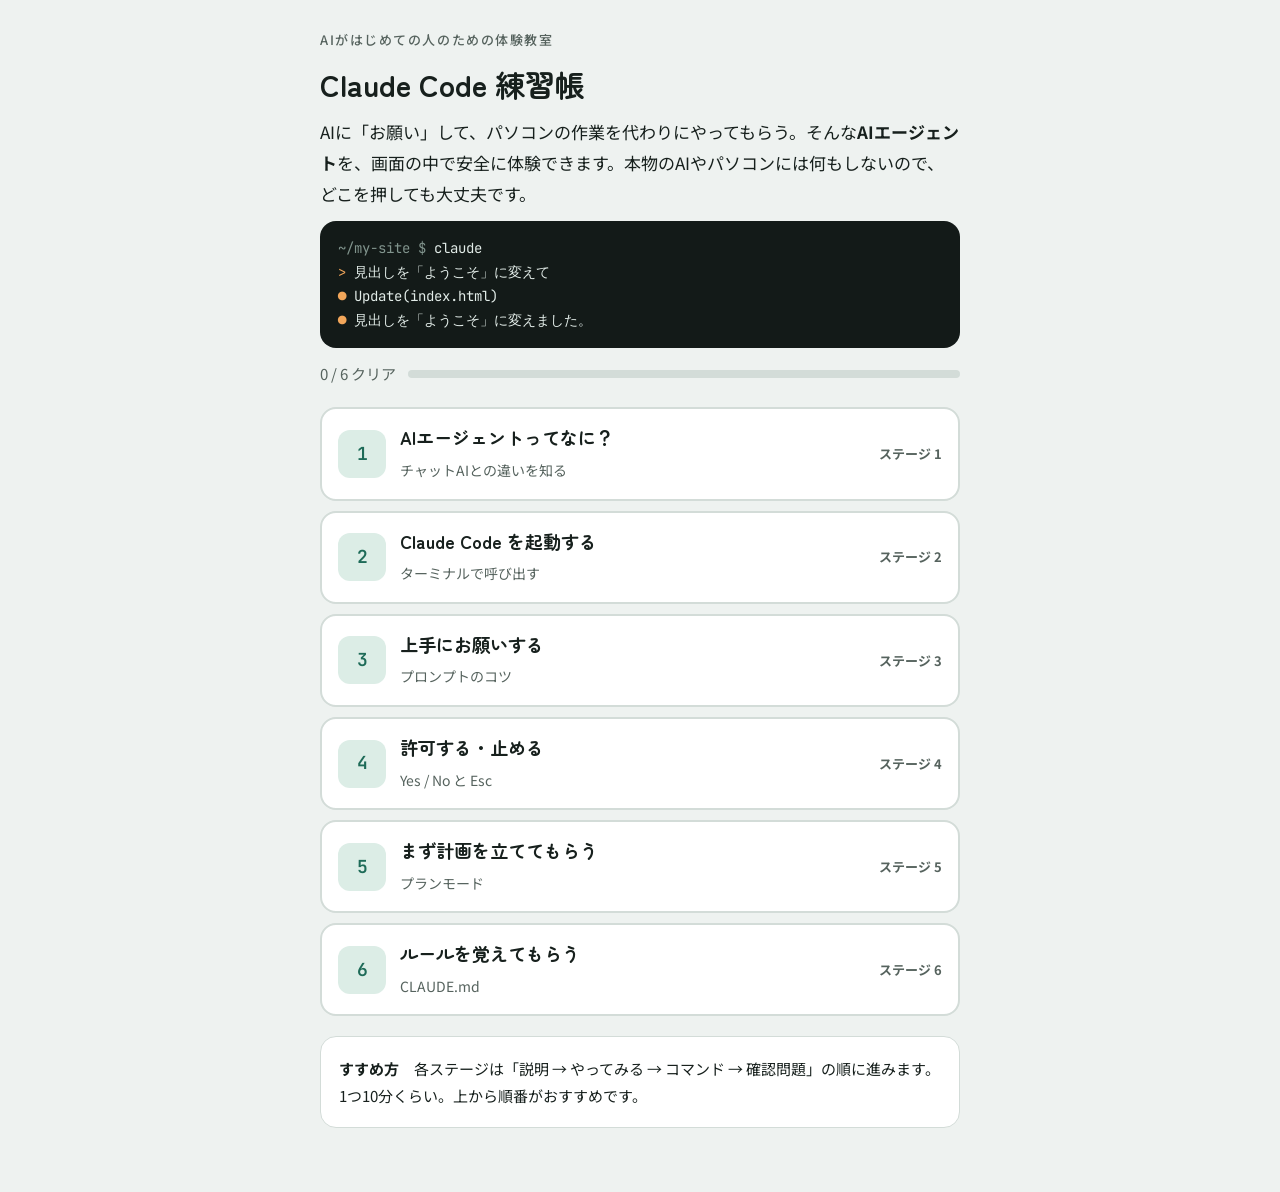
==== claude-code/index.html @ 2f3ed6ec "Claude Code練習帳を追加（AI初心者向け・全6ステージ） Co-Authored-By: Claude Opus 5.5 <noreply@anthropic.com> Claude-Ses" ====
<!DOCTYPE html>
<html lang="ja">
<head>
<meta charset="UTF-8">
<meta name="viewport" content="width=device-width, initial-scale=1.0, viewport-fit=cover">
<title>Claude Code 練習帳</title>
<meta name="claude:viewport-fit-sides" content="cover">
<link rel="preconnect" href="https://fonts.googleapis.com">
<link rel="preconnect" href="https://fonts.gstatic.com" crossorigin>
<link rel="stylesheet" href="https://fonts.googleapis.com/css2?family=Zen+Maru+Gothic:wght@500;700&family=Noto+Sans+JP:wght@400;500;700&family=JetBrains+Mono:wght@400;600&display=swap">
<style>
/* Layout: one narrow column like a workbook page; dark "terminal" panels are the recurring stage props. */
:root {
  --bg: #EEF2F0;
  --surface: #FFFFFF;
  --ink: #17201D;
  --muted: #56635E;
  --line: #D3DCD8;
  --accent: #1E6B58;
  --accent-ink: #FFFFFF;
  --accent-soft: #DCEDE6;
  --spark: #C8701F;
  --spark-soft: #FBEBDB;
  --good: #2C7A4B;
  --good-soft: #E0F1E6;
  --bad: #B0453A;
  --bad-soft: #F8E3E0;
  --term-bg: #131A18;
  --term-fg: #E2ECE8;
  --term-dim: #81948D;
  --term-hl: #F2A65A;
  --term-green: #7FD3A8;
  --term-red: #F08C82;
  --font-display: 'Zen Maru Gothic', 'Hiragino Maru Gothic ProN', 'Noto Sans JP', sans-serif;
  --font-body: 'Noto Sans JP', 'Hiragino Sans', 'Yu Gothic', system-ui, sans-serif;
  --font-mono: 'JetBrains Mono', ui-monospace, 'SFMono-Regular', Menlo, Consolas, monospace;
}
@media (prefers-color-scheme: dark) {
  :root:not([data-theme="light"]) {
    --bg: #0E1312; --surface: #172120; --ink: #E5EEEA; --muted: #9DAEA7; --line: #2B3835;
    --accent: #5FC3A5; --accent-ink: #062019; --accent-soft: #1D3530;
    --spark: #F0A458; --spark-soft: #3A2A1A; --good: #74CF97; --good-soft: #1B3326;
    --bad: #EE8E82; --bad-soft: #3A2120; --term-bg: #080C0B;
    color-scheme: dark;
  }
}
:root[data-theme="dark"] {
  --bg: #0E1312; --surface: #172120; --ink: #E5EEEA; --muted: #9DAEA7; --line: #2B3835;
  --accent: #5FC3A5; --accent-ink: #062019; --accent-soft: #1D3530;
  --spark: #F0A458; --spark-soft: #3A2A1A; --good: #74CF97; --good-soft: #1B3326;
  --bad: #EE8E82; --bad-soft: #3A2120; --term-bg: #080C0B;
  color-scheme: dark;
}

* { box-sizing: border-box; }
html { -webkit-text-size-adjust: 100%; }
body {
  margin: 0;
  background: var(--bg);
  color: var(--ink);
  font-family: var(--font-body);
  font-size: 17px;
  line-height: 1.8;
  padding-left: max(16px, env(safe-area-inset-left, 0px));
  padding-right: max(16px, env(safe-area-inset-right, 0px));
  padding-block: 20px 64px;
}
.wrap { max-width: 640px; margin: 0 auto; display: flex; flex-direction: column; gap: 20px; }
h1, h2, h3 { font-family: var(--font-display); text-wrap: balance; margin: 0; line-height: 1.4; }
h1 { font-size: 30px; font-weight: 700; }
h2 { font-size: 24px; font-weight: 700; }
h3 { font-size: 19px; font-weight: 700; }
p { margin: 0; }
.eyebrow { font-size: 13px; letter-spacing: 0.12em; color: var(--muted); font-weight: 500; }
.muted { color: var(--muted); }
code, .mono { font-family: var(--font-mono); }
:not(pre) > code { background: var(--accent-soft); color: var(--ink); padding: 1px 7px; border-radius: 6px; font-size: 0.92em; white-space: nowrap; }
kbd { font-family: var(--font-mono); font-size: 0.88em; border: 1px solid var(--line); border-bottom-width: 3px; background: var(--surface); border-radius: 6px; padding: 0 7px; white-space: nowrap; }
a { color: var(--accent); }
.flow { display: flex; flex-direction: column; gap: 14px; }

/* Buttons */
button { font: inherit; color: inherit; }
.btn {
  display: inline-flex; align-items: center; justify-content: center; gap: 8px;
  min-height: 52px; padding: 10px 22px; border-radius: 14px; border: 2px solid transparent;
  background: var(--accent); color: var(--accent-ink); font-weight: 700; font-size: 17px; cursor: pointer;
  transition: transform .1s, opacity .2s, background .2s;
}
.btn:active { transform: scale(.98); }
.btn:disabled { opacity: .38; cursor: not-allowed; transform: none; }
.btn.sub { background: var(--surface); color: var(--ink); border-color: var(--line); }
.btn.spark { background: var(--spark); color: #1A1006; }
.btn.wide { width: 100%; }
.btn:focus-visible, .choice:focus-visible, .stage-card:focus-visible, .opt:focus-visible { outline: 3px solid var(--spark); outline-offset: 3px; }
.btn-row { display: flex; flex-wrap: wrap; gap: 10px; }
.btn-row .btn { flex: 1 1 200px; }

/* Home */
.hero { display: flex; flex-direction: column; gap: 12px; padding-top: 8px; }
.hero h1 .tag { display: inline-block; font-family: var(--font-mono); font-size: 0.62em; background: var(--term-bg); color: var(--term-hl); padding: 2px 10px; border-radius: 8px; vertical-align: middle; margin-left: 4px; }
.hero-term { background: var(--term-bg); color: var(--term-fg); border-radius: 16px; padding: 16px 18px; font-family: var(--font-mono); font-size: 14px; line-height: 1.7; overflow-x: auto; }
.hero-term .dim { color: var(--term-dim); }
.hero-term .hl { color: var(--term-hl); }
.meter { display: flex; align-items: center; gap: 12px; font-size: 15px; color: var(--muted); }
.meter-bar { flex: 1; height: 8px; background: var(--line); border-radius: 99px; overflow: hidden; }
.meter-fill { height: 100%; background: var(--accent); border-radius: 99px; transition: width .5s; }
.stage-list { display: flex; flex-direction: column; gap: 10px; }
.stage-card {
  display: grid; grid-template-columns: 48px 1fr auto; align-items: center; gap: 14px;
  background: var(--surface); border: 2px solid var(--line); border-radius: 16px; padding: 14px 16px;
  text-align: left; cursor: pointer; width: 100%;
}
.stage-card:hover { border-color: var(--accent); }
.stage-num { width: 48px; height: 48px; border-radius: 12px; background: var(--accent-soft); color: var(--accent); display: grid; place-items: center; font-family: var(--font-mono); font-weight: 600; font-size: 18px; }
.stage-card.done .stage-num { background: var(--accent); color: var(--accent-ink); }
.stage-card .t { font-family: var(--font-display); font-weight: 700; font-size: 18px; line-height: 1.4; }
.stage-card .d { font-size: 14px; color: var(--muted); line-height: 1.5; }
.stage-card .st { font-size: 13px; font-weight: 700; color: var(--muted); white-space: nowrap; }
.stage-card.done .st { color: var(--good); }
.note { background: var(--surface); border-radius: 16px; padding: 18px; border: 1px solid var(--line); font-size: 15px; }

/* Stage screen */
.topbar { display: flex; align-items: center; justify-content: space-between; gap: 10px; }
.back { background: none; border: none; color: var(--muted); font-size: 15px; cursor: pointer; padding: 8px 0; min-height: 44px; }
.steps { display: grid; grid-template-columns: repeat(4, 1fr); gap: 6px; }
.step-pill { text-align: center; font-size: 13px; font-weight: 700; padding: 8px 2px; border-radius: 10px; background: var(--surface); color: var(--muted); border: 2px solid var(--line); line-height: 1.3; }
.step-pill.now { border-color: var(--accent); color: var(--accent); }
.step-pill.past { background: var(--accent); border-color: var(--accent); color: var(--accent-ink); }
.panel { background: var(--surface); border-radius: 20px; padding: 22px 20px; border: 1px solid var(--line); display: flex; flex-direction: column; gap: 16px; min-width: 0; }
.panel p { max-width: 62ch; }
.analogy { display: grid; grid-template-columns: 1fr 1fr; gap: 10px; }
.analogy > div { border-radius: 14px; padding: 14px; font-size: 15px; line-height: 1.6; }
.analogy .a1 { background: var(--bg); }
.analogy .a2 { background: var(--spark-soft); }
.analogy b { display: block; font-family: var(--font-display); font-size: 16px; margin-bottom: 4px; }
.word { border-left: 4px solid var(--spark); padding: 4px 0 4px 14px; font-size: 15px; color: var(--muted); }
.word b { color: var(--ink); }
.hint { font-size: 14px; color: var(--muted); text-align: center; }
.hint.ok { color: var(--good); font-weight: 700; }

/* Terminal */
.term { background: var(--term-bg); color: var(--term-fg); border-radius: 14px; font-family: var(--font-mono); font-size: 13.5px; line-height: 1.7; overflow: hidden; min-width: 0; }
.term-head { display: flex; align-items: center; gap: 6px; padding: 9px 12px; background: rgba(255,255,255,.06); color: var(--term-dim); font-size: 12px; }
.term-head i { width: 10px; height: 10px; border-radius: 50%; background: #5A6862; display: inline-block; }
.term-head span { margin-left: 6px; }
.term-body { padding: 12px 14px; min-height: 120px; max-height: 360px; overflow: auto; white-space: pre-wrap; word-break: break-word; }
.term-body .ln { animation: rise .25s ease both; }
.term .dim { color: var(--term-dim); }
.term .hl { color: var(--term-hl); }
.term .g { color: var(--term-green); }
.term .r { color: var(--term-red); }
.term .box { border: 1px solid var(--term-hl); border-radius: 8px; padding: 8px 12px; display: block; margin: 4px 0; white-space: normal; }
.term .ja { display: block; font-family: var(--font-body); color: var(--term-dim); font-size: 12.5px; }
.term-mode { padding: 6px 14px 10px; font-size: 12.5px; min-height: 28px; }
.opt { display: block; width: 100%; text-align: left; background: rgba(255,255,255,.06); border: 1px solid rgba(255,255,255,.14); color: var(--term-fg); font-family: var(--font-mono); font-size: 13.5px; padding: 10px 12px; border-radius: 8px; margin-top: 6px; cursor: pointer; white-space: normal; line-height: 1.5; }
.opt:hover { border-color: var(--term-hl); }
.opt .ja { margin-top: 2px; }
.spin { display: inline-block; color: var(--term-hl); animation: pulse 1s ease-in-out infinite; }

/* Stage 1 diagram */
.scene { display: grid; grid-template-columns: 1fr 1fr 1fr; gap: 8px; align-items: stretch; position: relative; }
.actor { background: var(--bg); border: 2px solid var(--line); border-radius: 14px; padding: 12px 8px; text-align: center; font-size: 14px; line-height: 1.4; display: flex; flex-direction: column; align-items: center; gap: 6px; transition: border-color .3s, background .3s; min-width: 0; }
.actor .face { width: 44px; height: 44px; border-radius: 50%; display: grid; place-items: center; font-family: var(--font-display); font-weight: 700; font-size: 15px; background: var(--surface); border: 2px solid var(--line); }
.actor.ai .face { background: var(--spark-soft); border-color: var(--spark); color: var(--spark); }
.actor.on { border-color: var(--spark); background: var(--spark-soft); }
.files { display: flex; flex-direction: column; gap: 4px; width: 100%; }
.file { font-family: var(--font-mono); font-size: 11.5px; background: var(--surface); border: 1px solid var(--line); border-radius: 6px; padding: 3px 4px; transition: all .3s; overflow-wrap: anywhere; }
.file.touched { border-color: var(--spark); background: var(--spark-soft); }
.file.new { animation: pop .4s ease both; }
.bubbles { display: flex; flex-direction: column; gap: 8px; min-height: 96px; }
.bubble { border-radius: 14px; padding: 10px 14px; font-size: 15px; line-height: 1.6; animation: rise .35s ease both; max-width: 92%; }
.bubble.you { background: var(--accent-soft); align-self: flex-end; }
.bubble.ai { background: var(--spark-soft); align-self: flex-start; }
.bubble.sys { background: var(--bg); align-self: center; font-size: 13px; color: var(--muted); text-align: center; }

/* Agent loop */
.loop { display: grid; grid-template-columns: repeat(4, 1fr); gap: 6px; }
.loop div { text-align: center; padding: 10px 2px; border-radius: 12px; background: var(--bg); border: 2px solid var(--line); font-size: 14px; font-weight: 700; color: var(--muted); transition: all .25s; line-height: 1.3; }
.loop div small { display: block; font-weight: 400; font-size: 11px; font-family: var(--font-mono); }
.loop div.lit { border-color: var(--spark); background: var(--spark-soft); color: var(--ink); transform: translateY(-2px); }
.choices-col { display: flex; flex-direction: column; gap: 8px; }
.prompt-btn { text-align: left; background: var(--bg); border: 2px solid var(--line); border-radius: 14px; padding: 12px 14px; cursor: pointer; font-size: 16px; line-height: 1.5; }
.prompt-btn:hover { border-color: var(--accent); }
.prompt-btn small { display: block; color: var(--muted); font-size: 12.5px; }
.prompt-btn.picked { border-color: var(--accent); background: var(--accent-soft); }

/* mini site preview */
.site { border: 2px solid var(--line); border-radius: 14px; overflow: hidden; background: #FFFFFF; color: #222; }
.site-bar { background: #E9ECEB; font-family: var(--font-mono); font-size: 11px; color: #667; padding: 5px 10px; }
.site-body { padding: 14px; }
.site-h { font-family: var(--font-display); font-weight: 700; font-size: 20px; transition: all .4s; }
.site-h.big { font-size: 28px; color: #1E6B58; }
.site-nav { display: flex; gap: 10px; font-size: 12px; color: #667; margin-top: 6px; flex-wrap: wrap; }
.site-nav span.new { color: #C8701F; font-weight: 700; animation: pop .4s ease both; }
.flash { animation: flash 1s ease; }

/* Checklist (plan) */
.plan { display: flex; flex-direction: column; gap: 6px; }
.plan div { display: flex; gap: 10px; align-items: flex-start; font-size: 15px; line-height: 1.5; padding: 8px 12px; border-radius: 10px; background: var(--bg); animation: rise .3s ease both; }
.plan div::before { content: ""; width: 18px; height: 18px; border-radius: 5px; border: 2px solid var(--muted); flex-shrink: 0; margin-top: 2px; }
.plan div.ok::before { background: var(--good); border-color: var(--good); }
.plan div.ok { color: var(--muted); }

/* Command step */
.cmd-list { display: flex; flex-direction: column; gap: 10px; }
.cmd { display: grid; grid-template-columns: minmax(0, 1fr); gap: 4px; border: 1px solid var(--line); border-radius: 14px; padding: 12px 14px; }
.cmd .c { font-family: var(--font-mono); font-weight: 600; font-size: 15px; background: var(--term-bg); color: var(--term-hl); border-radius: 8px; padding: 6px 10px; overflow-x: auto; white-space: nowrap; }
.cmd .w { font-size: 15px; line-height: 1.6; }

/* Quiz */
.q { display: flex; flex-direction: column; gap: 10px; }
.q + .q { border-top: 1px dashed var(--line); padding-top: 18px; }
.q-title { font-weight: 700; font-size: 17px; }
.choice { text-align: left; background: var(--bg); border: 2px solid var(--line); border-radius: 14px; padding: 12px 14px; cursor: pointer; font-size: 16px; line-height: 1.5; min-height: 52px; }
.choice:hover:not(:disabled) { border-color: var(--accent); }
.choice.right { border-color: var(--good); background: var(--good-soft); }
.choice.wrong { border-color: var(--bad); background: var(--bad-soft); }
.choice:disabled { cursor: default; }
.feedback { font-size: 15px; border-radius: 12px; padding: 10px 14px; animation: rise .3s ease both; }
.feedback.right { background: var(--good-soft); color: var(--ink); }
.feedback.wrong { background: var(--bad-soft); color: var(--ink); }
.feedback b { color: var(--good); }
.feedback.wrong b { color: var(--bad); }

.clear-box { text-align: center; display: flex; flex-direction: column; gap: 12px; align-items: center; padding: 8px 0; }
.stamp { width: 96px; height: 96px; border-radius: 50%; border: 4px solid var(--spark); color: var(--spark); display: grid; place-items: center; font-family: var(--font-display); font-weight: 700; font-size: 20px; transform: rotate(-8deg); animation: stamp .5s cubic-bezier(.2,1.6,.4,1) both; }

/* Finish */
.cheat { width: 100%; border-collapse: collapse; font-size: 15px; }
.cheat td { border-top: 1px solid var(--line); padding: 10px 6px; vertical-align: top; line-height: 1.5; }
.cheat td:first-child { font-family: var(--font-mono); font-weight: 600; white-space: nowrap; color: var(--accent); }
.tablewrap { overflow-x: auto; }
ul.tips { margin: 0; padding-left: 1.2em; display: flex; flex-direction: column; gap: 6px; }

@keyframes rise { from { opacity: 0; transform: translateY(6px); } to { opacity: 1; transform: none; } }
@keyframes pop { 0% { transform: scale(.6); opacity: 0; } 70% { transform: scale(1.08); } 100% { transform: none; opacity: 1; } }
@keyframes pulse { 50% { opacity: .35; } }
@keyframes flash { 0% { background: var(--spark-soft); } 100% { background: transparent; } }
@keyframes stamp { from { transform: scale(2) rotate(-8deg); opacity: 0; } to { transform: rotate(-8deg); opacity: 1; } }
@media (prefers-reduced-motion: reduce) { *, *::before, *::after { animation-duration: .01ms !important; transition-duration: .01ms !important; } }
@media (max-width: 420px) {
  body { font-size: 16px; }
  h1 { font-size: 26px; }
  .analogy { grid-template-columns: 1fr; }
  .stage-card { grid-template-columns: 40px 1fr; }
  .stage-card .st { grid-column: 2; }
  .stage-num { width: 40px; height: 40px; font-size: 16px; }
  .term { font-size: 12.5px; }
}
</style>
</head>
<body>

<div class="wrap" id="app"></div>

<script>
(function () {
  'use strict';

  /* ---------- storage (per-viewer convenience only) ---------- */
  var KEY = 'claude-code-renshu-v1';
  function loadDone() { try { var v = JSON.parse(localStorage.getItem(KEY) || '[]'); return Array.isArray(v) ? v : []; } catch (e) { return []; } }
  function saveDone(arr) { try { localStorage.setItem(KEY, JSON.stringify(arr)); } catch (e) {} }
  var done = loadDone();

  var app = document.getElementById('app');
  var timers = [];
  function later(fn, ms) { var t = setTimeout(fn, ms); timers.push(t); return t; }
  function clearTimers() { timers.forEach(clearTimeout); timers = []; }
  function h(html) { var d = document.createElement('div'); d.innerHTML = html.trim(); return d.firstElementChild; }
  function esc(s) { return String(s).replace(/[&<>"]/g, function (c) { return { '&': '&amp;', '<': '&lt;', '>': '&gt;', '"': '&quot;' }[c]; }); }

  /* Terminal helper */
  function makeTerm(title) {
    var el = h('<div class="term"><div class="term-head"><i></i><i></i><i></i><span>' + esc(title) + '</span></div><div class="term-body"></div><div class="term-mode dim"></div></div>');
    var body = el.querySelector('.term-body');
    return {
      el: el,
      line: function (html) { var l = document.createElement('div'); l.className = 'ln'; l.innerHTML = html; body.appendChild(l); body.scrollTop = body.scrollHeight; return l; },
      clear: function () { body.innerHTML = ''; },
      mode: function (html) { el.querySelector('.term-mode').innerHTML = html || ''; },
      body: body
    };
  }
  /* Show lines one after another */
  function play(term, lines, gap, after) {
    lines.forEach(function (ln, i) { later(function () { term.line(ln); }, gap * (i + 1)); });
    if (after) later(after, gap * (lines.length + 1));
  }

  /* ---------- STAGES ---------- */
  var STAGES = [
    {
      title: 'AIエージェントってなに？',
      short: 'チャットAIとの違いを知る',
      explain:
        '<p><b>AI</b>は、文章で話しかけると、文章で答えてくれる道具です。スマホのチャットで使うAIがその代表です。</p>' +
        '<p><b>AIエージェント</b>は、そこからもう一歩進んで、<b>自分で手を動かすAI</b>です。ファイルを読んだり、書き直したり、パソコンに命令を出したりして、頼まれた仕事を最後まで進めます。</p>' +
        '<div class="analogy"><div class="a1"><b>チャットAI</b>電話で相談できる先生。やり方は教えてくれるけど、作業するのはあなた。</div>' +
        '<div class="a2"><b>AIエージェント</b>となりに座ってくれるアシスタント。「これ直しておいて」と頼むと、実際に直してくれる。</div></div>' +
        '<p><b>Claude Code（クロード・コード）</b>は、あなたのパソコンのフォルダの中で働くAIエージェントです。</p>' +
        '<div class="word"><b>フォルダ</b>…ファイルをまとめて入れておく入れ物。Claude Code はこの中のファイルを読んだり書いたりします。</div>',
      sim: function (root, finish) {
        var tried = { chat: false, agent: false };
        root.appendChild(h('<p>同じお願い「<b>サイトの見出しを『ようこそ』に変えて</b>」を、2種類のAIに頼んでみましょう。</p>'));
        var scene = h('<div class="scene">' +
          '<div class="actor" id="a-you"><div class="face">あなた</div>頼む人</div>' +
          '<div class="actor ai" id="a-ai"><div class="face">AI</div><span id="ai-label">AI</span></div>' +
          '<div class="actor" id="a-folder"><div class="face mono">📁</div><div class="files"><div class="file" id="f-index">index.html</div><div class="file">style.css</div></div></div>' +
          '</div>');
        root.appendChild(scene);
        var bubbles = h('<div class="bubbles"></div>');
        root.appendChild(bubbles);
        var row = h('<div class="btn-row"><button class="btn sub" id="b-chat">チャットAIに頼む</button><button class="btn spark" id="b-agent">AIエージェントに頼む</button></div>');
        root.appendChild(row);
        var hint = h('<p class="hint">両方のボタンを押して、違いを見てみよう。</p>');
        root.appendChild(hint);
        var bChat = row.querySelector('#b-chat'), bAgent = row.querySelector('#b-agent');
        var ai = scene.querySelector('#a-ai'), folder = scene.querySelector('#a-folder'), fIndex = scene.querySelector('#f-index');
        function reset(label) {
          clearTimers(); bubbles.innerHTML = '';
          ai.classList.remove('on'); folder.classList.remove('on'); fIndex.classList.remove('touched'); fIndex.textContent = 'index.html';
          scene.querySelector('#ai-label').textContent = label;
        }
        function say(cls, text, ms) { later(function () { bubbles.appendChild(h('<div class="bubble ' + cls + '">' + text + '</div>')); }, ms); }
        function check() {
          if (tried.chat && tried.agent) { hint.textContent = 'ちがいが見えたね！ 次へ進もう。'; hint.className = 'hint ok'; finish(); }
        }
        bChat.onclick = function () {
          reset('チャットAI');
          say('you', 'サイトの見出しを「ようこそ」に変えて', 100);
          later(function () { ai.classList.add('on'); }, 600);
          say('ai', 'index.html の &lt;h1&gt; の中を「ようこそ」に書きかえてください。', 1200);
          say('sys', 'フォルダには何も起きていません。ファイルを開いて直すのは、あなたの仕事です。', 2100);
          later(function () { tried.chat = true; check(); }, 2200);
        };
        bAgent.onclick = function () {
          reset('Claude Code');
          say('you', 'サイトの見出しを「ようこそ」に変えて', 100);
          later(function () { ai.classList.add('on'); }, 600);
          say('ai', 'index.html を読んでいます…', 1000);
          later(function () { folder.classList.add('on'); fIndex.classList.add('touched'); }, 1500);
          later(function () { fIndex.textContent = 'index.html ✎'; }, 2100);
          say('ai', '見出しを「ようこそ」に変えました！', 2400);
          say('sys', 'AIが自分でファイルを開いて、直すところまでやりました。', 3000);
          later(function () { tried.agent = true; check(); }, 3100);
        };
      },
      cmd: [
        ['claude', 'Claude Code を呼び出す合言葉。ターミナルにこれを打つと始まります（次のステージで練習します）。'],
        ['ふつうの日本語', '起動したあとは、命令を覚えなくて大丈夫。「〜して」と日本語で話しかけます。']
      ],
      quiz: [
        { q: 'AIエージェントが、チャットAIと大きくちがうところは？', c: ['日本語が話せる', '自分でファイルを読んだり書き直したりして、作業を進める', 'いつも必ず正しい答えを出す'], a: 1,
          why: 'エージェントは「答える」だけでなく「手を動かす」AIです。ただし、まちがえることもあるので確認は大事です。' },
        { q: 'Claude Code が作業する場所はどこ？', c: ['あなたのパソコンのフォルダの中', 'インターネット上のすべてのサイト', 'スマホの写真アプリ'], a: 0,
          why: 'Claude Code は、あなたが指定したフォルダの中のファイルを読んだり書いたりします。' }
      ]
    },
    {
      title: 'Claude Code を起動する',
      short: 'ターミナルで呼び出す',
      explain:
        '<p>Claude Code は<b>ターミナル</b>という画面で使います。黒い背景に文字だけが並ぶ、ちょっとこわそうな画面ですが、やることは3つだけです。</p>' +
        '<div class="word"><b>ターミナル</b>…文字を打ってパソコンに指示を出す窓。Mac なら「ターミナル」、Windows なら「PowerShell」などのアプリです。</div>' +
        '<p>大事なポイントは、<b>Claude Code は「起動したフォルダ」を作業場所にする</b>こと。だから最初に、作業したいフォルダへ移動してから呼び出します。</p>' +
        '<p class="muted">※ デスクトップアプリやブラウザ版もありますが、考え方は同じです。</p>',
      sim: function (root, finish) {
        root.appendChild(h('<p>上から順番にボタンを押して、Claude Code を起動しましょう。</p>'));
        var t = makeTerm('ターミナル');
        root.appendChild(t.el);
        t.line('<span class="dim">（まだ何も開いていません）</span>');
        var row = h('<div class="flow">' +
          '<button class="btn wide" id="s1">① ターミナルを開く</button>' +
          '<button class="btn wide" id="s2" disabled>② cd my-site で作業フォルダへ移動</button>' +
          '<button class="btn wide spark" id="s3" disabled>③ claude と打って起動</button></div>');
        root.appendChild(row);
        var hint = h('<p class="hint">①から順に押してね。</p>');
        root.appendChild(hint);
        var s1 = row.querySelector('#s1'), s2 = row.querySelector('#s2'), s3 = row.querySelector('#s3');
        s1.onclick = function () {
          t.clear(); t.line('<span class="g">~</span> $ <span class="dim">▍</span>');
          t.line('<span class="ja">「~」はあなたのホーム（いちばん上の場所）にいる、という意味です。</span>');
          s1.disabled = true; s2.disabled = false;
        };
        s2.onclick = function () {
          t.line('<span class="g">~</span> $ cd my-site');
          t.line('<span class="g">~/my-site</span> $ <span class="dim">▍</span>');
          t.line('<span class="ja">cd は「フォルダに入る」命令。my-site フォルダに移動しました。</span>');
          s2.disabled = true; s3.disabled = false;
        };
        s3.onclick = function () {
          s3.disabled = true;
          t.line('<span class="g">~/my-site</span> $ claude');
          play(t, [
            '<span class="box"><span class="hl">✻</span> Welcome to Claude Code!<br><span class="dim">/help for help</span><br><span class="dim">cwd: ~/my-site</span></span>',
            '<span class="ja">起動しました！ cwd（今の作業場所）が my-site になっています。</span>',
            '<span class="hl">&gt;</span> <span class="dim">ここに日本語でお願いを書きます ▍</span>'
          ], 500, function () { hint.textContent = '起動できた！ ここからは日本語で話しかけるだけ。'; hint.className = 'hint ok'; finish(); });
        };
      },
      cmd: [
        ['cd my-site', '「my-site」というフォルダに移動する。フォルダ名は自分のものに置きかえます。'],
        ['claude', 'Claude Code を起動する。起動した場所が作業場所になります。'],
        ['/help', '使い方の一覧を出す。困ったらまずこれ。'],
        ['/exit', 'Claude Code を終わらせる。']
      ],
      quiz: [
        { q: 'Claude Code を起動するときにターミナルに打つ言葉は？', c: ['start ai', 'open claude', 'claude'], a: 2,
          why: '「claude」と打って Enter を押すと起動します。' },
        { q: '起動する前に cd でフォルダへ移動するのはなぜ？', c: ['起動したフォルダが Claude Code の作業場所になるから', '移動すると動きが速くなるから', '移動しないと日本語が使えないから'], a: 0,
          why: 'Claude Code は起動したフォルダの中で仕事をします。関係ないフォルダで起動しないように気をつけましょう。' }
      ]
    },
    {
      title: '上手にお願いする',
      short: 'プロンプトのコツ',
      explain:
        '<p>Claude Code へのお願いの文章を<b>プロンプト</b>と呼びます。むずかしい言葉はいりません。ふつうの日本語で大丈夫です。</p>' +
        '<p>ただし、人に頼むときと同じで、<b>ぼんやりしたお願いは、ぼんやりした結果</b>になります。<b>「どこを」「どうしたいか」</b>を入れると、ぐっと伝わります。</p>' +
        '<p>お願いを受けた Claude Code は、<b>読む → 考える → 直す → 確かめる</b> を何回もくり返して仕事を進めます。これが「エージェント」らしい動き方です。</p>' +
        '<div class="word"><b>プロンプト</b>…AIへのお願いや質問の文章のこと。</div>',
      sim: function (root, finish) {
        root.appendChild(h('<p>お願いを1つ選んで送ってみましょう。ちがうお願いも試してみてね。</p>'));
        var opts = [
          { text: 'いい感じにして', note: 'ぼんやりしたお願い', kind: 'vague' },
          { text: 'トップページの見出しを「ようこそ」に変えて、文字を大きくして', note: '「どこを」「どうしたいか」が入ったお願い', kind: 'good' }
        ];
        var col = h('<div class="choices-col"></div>');
        opts.forEach(function (o, i) { col.appendChild(h('<button class="prompt-btn" data-i="' + i + '">「' + o.text + '」<small>' + o.note + '</small></button>')); });
        root.appendChild(col);
        var loop = h('<div class="loop"><div>読む<small>Read</small></div><div>考える<small>Think</small></div><div>直す<small>Update</small></div><div>確かめる<small>Check</small></div></div>');
        root.appendChild(loop);
        var t = makeTerm('claude  ~/my-site');
        root.appendChild(t.el);
        t.line('<span class="hl">&gt;</span> <span class="dim">お願いを選んでね ▍</span>');
        var site = h('<div class="site"><div class="site-bar">my-site / index.html</div><div class="site-body"><div class="site-h" id="sh">こんにちは</div><div class="site-nav"><span>ホーム</span><span>作品</span></div></div></div>');
        root.appendChild(site);
        var hint = h('<p class="hint">2つのお願いを両方試すと、次へ進めます。</p>');
        root.appendChild(hint);
        var cells = loop.children, tried = {};
        function light(n) { for (var k = 0; k < cells.length; k++) cells[k].classList.toggle('lit', k === n); }
        col.addEventListener('click', function (e) {
          var b = e.target.closest('.prompt-btn'); if (!b) return;
          clearTimers();
          col.querySelectorAll('.prompt-btn').forEach(function (x) { x.classList.toggle('picked', x === b); });
          var o = opts[+b.dataset.i];
          var sh = site.querySelector('#sh'); sh.textContent = 'こんにちは'; sh.classList.remove('big');
          t.clear(); t.line('<span class="hl">&gt;</span> ' + esc(o.text));
          if (o.kind === 'vague') {
            later(function () { light(0); t.line('<span class="hl">●</span> Read(index.html)'); }, 500);
            later(function () { light(1); t.line('<span class="dim">✻ 考えています…</span>'); }, 1300);
            later(function () {
              light(-1);
              t.line('<span class="hl">●</span> サイトを見ました。どこを、どうしたいですか？<span class="ja">　例：色を変える／文字を大きくする／ページを増やす</span>');
              t.line('<span class="ja">↑ 何をすればいいかわからず、聞き返されました。これでも会話は進みますが、遠回りです。</span>');
              tried.vague = true; check();
            }, 2300);
          } else {
            later(function () { light(0); t.line('<span class="hl">●</span> Read(index.html)'); }, 500);
            later(function () { light(1); t.line('<span class="dim">✻ 見出しは &lt;h1&gt; にあるので、そこを直します</span>'); }, 1300);
            later(function () { light(2); t.line('<span class="hl">●</span> Update(index.html)'); t.line('  <span class="r">- &lt;h1&gt;こんにちは&lt;/h1&gt;</span>'); t.line('  <span class="g">+ &lt;h1 class="big"&gt;ようこそ&lt;/h1&gt;</span>'); sh.textContent = 'ようこそ'; sh.classList.add('big'); site.classList.remove('flash'); void site.offsetWidth; site.classList.add('flash'); }, 2200);
            later(function () { light(3); t.line('<span class="hl">●</span> Read(index.html)  <span class="dim">← 直せたか確かめる</span>'); }, 3200);
            later(function () { light(-1); t.line('<span class="hl">●</span> 見出しを「ようこそ」に変えて、文字を大きくしました。'); tried.good = true; check(); }, 4100);
          }
        });
        function check() {
          if (tried.vague && tried.good) { hint.textContent = '「どこを」「どうしたいか」を入れると一発で伝わるね！'; hint.className = 'hint ok'; finish(); }
        }
      },
      cmd: [
        ['> 〇〇を△△して', 'お願いの基本形。「どこを（〇〇）」「どうしたいか（△△）」を入れる。'],
        ['> 〜して。理由も教えて', '何をしたのか説明してもらうと、学びにもなります。'],
        ['> このフォルダには何がある？', '最初は「読んで説明して」と頼むのもおすすめ。何も書きかえずに教えてくれます。']
      ],
      quiz: [
        { q: 'いちばん伝わりやすいお願いはどれ？', c: ['いい感じにして', 'なんとかして', 'トップページの見出しを「ようこそ」に変えて'], a: 2,
          why: '「どこを（トップページの見出し）」「どうしたいか（ようこそに変える）」が入っています。' },
        { q: 'Claude Code はどうやって仕事を進める？', c: ['何も見ずに、一度で全部書く', '読む → 考える → 直す → 確かめる をくり返す', 'インターネットで答えをコピーする'], a: 1,
          why: 'ファイルを読んで、考えて、直して、確かめる。このくり返しがエージェントの動き方です。' }
      ]
    },
    {
      title: '許可する・止める',
      short: 'Yes / No と Esc',
      explain:
        '<p>Claude Code は、ファイルを書きかえる前や、パソコンに命令を出す前に、<b>「やってもいい？」とあなたに聞いてきます</b>。勝手に進めないための安全装置です。</p>' +
        '<p>聞かれたら、<b>何をしようとしているか読んでから</b>答えましょう。いいなら Yes。ちがうなら No を選んで、どうしてほしいか伝えます。</p>' +
        '<p>作業の途中で「あ、ちがう！」と思ったら、<kbd>Esc</kbd> キーで<b>いつでも止められます</b>。</p>' +
        '<div class="word"><b>差分（さぶん）</b>…書きかえの前とあとのちがい。<span class="mono">-</span> が消える行、<span class="mono">+</span> が増える行です。</div>',
      sim: function (root, finish) {
        var part = { decided: false, stopped: false };
        root.appendChild(h('<p>Claude Code が見出しを書きかえたいと言っています。中身を読んで、答えてみましょう。</p>'));
        var t = makeTerm('claude  ~/my-site');
        root.appendChild(t.el);
        var site = h('<div class="site"><div class="site-bar">my-site / index.html</div><div class="site-body"><div class="site-h" id="sh">こんにちは</div></div></div>');
        root.appendChild(site);
        var escRow = h('<div class="btn-row"><button class="btn sub" id="more" disabled>次の作業をお願いする</button><button class="btn spark" id="escb" disabled>Esc で止める</button></div>');
        root.appendChild(escRow);
        var hint = h('<p class="hint">ターミナルの中の選択肢を押してね。</p>');
        root.appendChild(hint);
        var sh = site.querySelector('#sh');
        var more = escRow.querySelector('#more'), escb = escRow.querySelector('#escb');

        function ask(newText) {
          t.line('<span class="hl">●</span> Update(index.html)');
          t.line('  <span class="r">- &lt;h1&gt;こんにちは&lt;/h1&gt;</span>');
          t.line('  <span class="g">+ &lt;h1&gt;' + newText + '&lt;/h1&gt;</span>');
          var box = t.line('<span class="box">Do you want to make this edit to index.html?<span class="ja">この書きかえをしてもいいですか？</span>' +
            '<button class="opt" data-v="1">1. Yes<span class="ja">はい</span></button>' +
            '<button class="opt" data-v="2">2. Yes, allow all edits during this session<span class="ja">はい。この会話のあいだは、ファイルの書きかえは聞かずに進めてOK</span></button>' +
            '<button class="opt" data-v="3">3. No, and tell Claude what to do differently (esc)<span class="ja">いいえ。どうしてほしいか伝える</span></button></span>');
          box.querySelectorAll('.opt').forEach(function (b) {
            b.onclick = function () {
              box.querySelectorAll('.opt').forEach(function (x) { x.disabled = true; x.style.opacity = x === b ? '1' : '.35'; });
              var v = b.dataset.v;
              if (v === '3') {
                t.line('<span class="hl">&gt;</span> 「ようこそ」じゃなくて「いらっしゃいませ」にして');
                t.line('<span class="ja">No を選ぶと、どうしてほしいか伝えられます。Claude Code が直した案を出し直します。</span>');
                later(function () { ask('いらっしゃいませ'); }, 900);
                return;
              }
              sh.textContent = newText; site.classList.remove('flash'); void site.offsetWidth; site.classList.add('flash');
              t.line('<span class="hl">●</span> 見出しを「' + newText + '」に変えました。');
              if (v === '2') { t.mode('<span class="hl">⏵⏵ accept edits on</span>'); t.line('<span class="ja">この会話のあいだは、ファイルの書きかえを聞かずに進めます。</span>'); }
              part.decided = true; more.disabled = false;
              hint.textContent = '次は「次の作業をお願いする」を押して、途中で止めてみよう。'; hint.className = 'hint';
            };
          });
        }
        t.line('<span class="hl">&gt;</span> 見出しを「ようこそ」に変えて');
        ask('ようこそ');

        more.onclick = function () {
          more.disabled = true;
          t.line('<span class="hl">&gt;</span> ページ全体の色を青っぽくして');
          t.line('<span class="spin">✻</span> 作業しています… <span class="dim">(esc to interrupt)</span>');
          t.line('<span class="ja">↑ 「esc to interrupt」＝ Esc で止められます、という意味。</span>');
          escb.disabled = false; escb.focus();
          later(function () { if (!part.stopped) t.line('<span class="hl">●</span> Read(style.css)'); }, 1200);
        };
        escb.onclick = function () {
          escb.disabled = true; clearTimers(); part.stopped = true;
          t.line('<span class="r">⎿ Interrupted</span> <span class="dim">· What should Claude do instead?</span>');
          t.line('<span class="ja">止まりました！ 「かわりに何をする？」と聞かれているので、新しいお願いを書けばOK。</span>');
          hint.textContent = '許可も、ストップもできたね！'; hint.className = 'hint ok';
          finish();
        };
      },
      cmd: [
        ['1. Yes', 'その1回だけ許可する。迷ったらまずこれ。'],
        ['3. No (esc)', '断って、どうしてほしいか伝える。断っても怒られません。'],
        ['Esc', '作業の途中で止める。何度押しても大丈夫。'],
        ['/rewind', '少し前の状態に巻き戻す。「やっぱり元に戻して」と頼むのも OK。']
      ],
      quiz: [
        { q: '「Do you want to make this edit?」と出たら、どうする？', c: ['書きかえの中身を読んで、よければ Yes、ちがえば No', '何も読まずに、全部 Yes', 'こわいのでパソコンの電源を切る'], a: 0,
          why: '許可は、あなたが中身を確かめるためのチャンスです。No で断って、どうしてほしいか伝えられます。' },
        { q: '作業の途中で「止めて！」と思ったら押すキーは？', c: ['Enter', 'Esc', 'スペース'], a: 1,
          why: 'Esc でいつでも止められます。止めたあと、新しいお願いを書けば続きができます。' }
      ]
    },
    {
      title: 'まず計画を立ててもらう',
      short: 'プランモード',
      explain:
        '<p>大きな仕事を頼むときは、いきなり作業させずに、<b>まず計画を立ててもらう</b>と安心です。そのためのしくみが<b>プランモード</b>です。</p>' +
        '<p>プランモードの Claude Code は、ファイルを<b>読んで調べるだけ</b>で、書きかえはしません。「こういう順番でやります」という計画を見せてくれるので、OK なら作業に進んでもらいます。</p>' +
        '<p><kbd>Shift</kbd> + <kbd>Tab</kbd> を押すたびに、モードが切りかわります。</p>' +
        '<div class="word"><b>ふつう</b> → <b>accept edits</b>（書きかえを自動で許可） → <b>plan mode</b>（計画だけ） → ふつう… の順にぐるぐる回ります。</div>',
      sim: function (root, finish) {
        var modes = ['', '<span class="hl">⏵⏵ accept edits on</span> <span class="dim">(shift+tab to cycle)</span>', '<span class="g">⏸ plan mode on</span> <span class="dim">(shift+tab to cycle)</span>'];
        var names = ['ふつう', '書きかえ自動OK', 'プランモード'];
        var m = 0;
        root.appendChild(h('<p>「<b>お問い合わせページを作って</b>」という大きめの仕事を、プランモードで頼んでみましょう。</p>'));
        var t = makeTerm('claude  ~/my-site');
        root.appendChild(t.el);
        t.line('<span class="hl">&gt;</span> お問い合わせページを作って <span class="dim">▍</span>');
        t.mode('<span class="dim">今のモード：ふつう</span>');
        var row = h('<div class="btn-row"><button class="btn sub" id="st">Shift + Tab を押す</button><button class="btn" id="send">Enter で送る</button></div>');
        root.appendChild(row);
        var planBox = h('<div class="plan" hidden></div>');
        root.appendChild(planBox);
        var approve = h('<button class="btn spark wide" hidden>この計画で進めて！</button>');
        root.appendChild(approve);
        var site = h('<div class="site"><div class="site-bar">my-site</div><div class="site-body"><div class="site-h">ようこそ</div><div class="site-nav" id="nav"><span>ホーム</span><span>作品</span></div></div></div>');
        root.appendChild(site);
        var hint = h('<p class="hint">Shift + Tab でプランモード（⏸ plan mode on）にしてから送ってね。</p>');
        root.appendChild(hint);
        var st = row.querySelector('#st'), send = row.querySelector('#send');
        st.onclick = function () {
          m = (m + 1) % 3;
          t.mode(modes[m] || '<span class="dim">今のモード：ふつう</span>');
          st.textContent = 'Shift + Tab を押す（今：' + names[m] + '）';
        };
        send.onclick = function () {
          if (m !== 2) {
            hint.textContent = 'このまま送ると、いきなり作業が始まります。大きな仕事はプランモードで頼んでみよう。';
            hint.className = 'hint';
            t.line('<span class="ja">（今のモードは「' + names[m] + '」です。Shift + Tab を押して ⏸ plan mode on にしてみよう）</span>');
            return;
          }
          send.disabled = true; st.disabled = true;
          t.line('<span class="hl">●</span> Read(index.html)');
          play(t, ['<span class="hl">●</span> Read(style.css)', '<span class="dim">✻ 計画を考えています…（ファイルは変えません）</span>', '<span class="hl">●</span> 計画ができました。下を見てください。'], 600, function () {
            planBox.hidden = false;
            ['contact.html を新しく作る（名前・メール・メッセージの入力欄）', 'トップページのメニューに「お問い合わせ」を追加', '今の色やデザインに合わせて見た目を整える', 'リンクがちゃんと開くか確かめる'].forEach(function (s, i) {
              later(function () { planBox.appendChild(h('<div>' + (i + 1) + '. ' + s + '</div>')); }, 200 * i);
            });
            later(function () { approve.hidden = false; hint.textContent = '計画を読んで、よければ進めてもらおう。'; }, 1000);
          });
        };
        approve.onclick = function () {
          approve.disabled = true; m = 0; t.mode('<span class="dim">今のモード：ふつう（作業中）</span>');
          t.line('<span class="ja">計画を OK すると、プランモードが終わって作業が始まります。</span>');
          var items = planBox.children;
          for (var i = 0; i < items.length; i++) {
            (function (i) {
              later(function () {
                items[i].classList.add('ok');
                if (i === 0) { t.line('<span class="hl">●</span> Write(contact.html)'); site.querySelector('.site-bar').textContent = 'my-site  (+ contact.html)'; }
                if (i === 1) { t.line('<span class="hl">●</span> Update(index.html)'); site.querySelector('#nav').appendChild(h('<span class="new">お問い合わせ</span>')); }
                if (i === 2) t.line('<span class="hl">●</span> Update(style.css)');
                if (i === 3) { t.line('<span class="hl">●</span> お問い合わせページができました！'); hint.textContent = '計画 → OK → 作業、の流れができたね！'; hint.className = 'hint ok'; finish(); }
              }, 900 * (i + 1));
            })(i);
          }
        };
      },
      cmd: [
        ['Shift + Tab', 'モードを切りかえる。ふつう → 書きかえ自動OK → プランモード の順。'],
        ['⏸ plan mode on', '画面の下にこれが出ていたらプランモード。計画を立てるだけで、ファイルは変えません。'],
        ['> まず計画を見せて', 'モードを変えなくても、こうお願いすれば計画を先に出してくれます。']
      ],
      quiz: [
        { q: 'プランモードの Claude Code がすることは？', c: ['ファイルを読んで計画を立てる（書きかえはしない）', '聞かずに全部作って完成させる', 'インターネットを止める'], a: 0,
          why: 'プランモードは「調べて計画するだけ」。計画を OK してから作業が始まります。' },
        { q: 'モードを切りかえるキーは？', c: ['Ctrl + Z', 'F5', 'Shift + Tab'], a: 2,
          why: 'Shift + Tab を押すたびに、ふつう → accept edits → plan mode と切りかわります。' }
      ]
    },
    {
      title: 'ルールを覚えてもらう',
      short: 'CLAUDE.md',
      explain:
        '<p>Claude Code は、新しい会話を始めると、前の会話の内容を<b>忘れてしまいます</b>。毎回「やさしい言葉で説明してね」と言うのは大変ですよね。</p>' +
        '<p>そこで使うのが <b>CLAUDE.md（クロード・エムディー）</b>というファイルです。作業フォルダにこのファイルを置いておくと、Claude Code は<b>起動するたびに最初に読んで</b>、書かれたルールを守ってくれます。</p>' +
        '<p>CLAUDE.md のひな形は <code>/init</code> で作れます。あとは、自分で好きなルールを書き足すだけです。</p>' +
        '<div class="word"><b>.md</b>…「マークダウン」という、ふつうの文章を書くためのファイルの種類。メモ帳のようなものです。</div>',
      sim: function (root, finish) {
        root.appendChild(h('<p>上から順にボタンを押して、CLAUDE.md の効き目を見てみましょう。</p>'));
        var scene = h('<div class="scene" style="grid-template-columns:1fr 2fr">' +
          '<div class="actor" id="fold"><div class="face mono">📁</div>my-site<div class="files"><div class="file">index.html</div><div class="file">style.css</div></div></div>' +
          '<div class="actor" id="md" style="align-items:stretch;text-align:left"><b class="mono" style="font-size:13px">CLAUDE.md</b><div class="mono muted" id="mdbody" style="font-size:12.5px;white-space:pre-wrap">（まだありません）</div></div></div>');
        root.appendChild(scene);
        var t = makeTerm('claude  ~/my-site');
        root.appendChild(t.el);
        var col = h('<div class="flow">' +
          '<button class="btn wide sub" id="q1">① 質問する「HTMLってなに？」</button>' +
          '<button class="btn wide" id="q2" disabled>② /init で CLAUDE.md を作る</button>' +
          '<button class="btn wide" id="q3" disabled>③ ルールを書き足す</button>' +
          '<button class="btn wide spark" id="q4" disabled>④ /clear で新しい会話にして、もう一度質問</button></div>');
        root.appendChild(col);
        var hint = h('<p class="hint">①から順に押してね。</p>');
        root.appendChild(hint);
        var b = function (id) { return col.querySelector(id); };
        var mdbody = scene.querySelector('#mdbody'), mdBox = scene.querySelector('#md'), files = scene.querySelector('.files');
        b('#q1').onclick = function () {
          b('#q1').disabled = true;
          t.line('<span class="hl">&gt;</span> HTMLってなに？');
          later(function () { t.line('<span class="hl">●</span> HTML は HyperText Markup Language の略で、DOM ツリーを構成するマークアップ言語です。要素はタグで…'); t.line('<span class="ja">↑ むずかしい言葉ばかり…。毎回「やさしく」と頼むのは面倒です。</span>'); b('#q2').disabled = false; }, 700);
        };
        b('#q2').onclick = function () {
          b('#q2').disabled = true;
          t.line('<span class="hl">&gt;</span> /init');
          play(t, ['<span class="hl">●</span> Read(index.html)', '<span class="hl">●</span> Write(CLAUDE.md)', '<span class="hl">●</span> CLAUDE.md を作りました。'], 500, function () {
            files.appendChild(h('<div class="file new touched">CLAUDE.md</div>'));
            mdbody.textContent = '# my-site\n自己紹介サイト。\nindex.html と style.css でできている。';
            mdBox.classList.add('on');
            b('#q3').disabled = false;
          });
        };
        b('#q3').onclick = function () {
          b('#q3').disabled = true;
          mdbody.textContent += '\n\n## ルール\n- 説明は中学生にもわかる言葉で\n- 書きかえる前に、何をするか一言教えて';
          mdBox.classList.remove('flash'); void mdBox.offsetWidth; mdBox.classList.add('flash');
          t.line('<span class="ja">CLAUDE.md にルールを書き足しました。（自分で書いても、Claude Code に「CLAUDE.md に〜を書き足して」と頼んでもOK）</span>');
          b('#q4').disabled = false;
        };
        b('#q4').onclick = function () {
          b('#q4').disabled = true;
          t.line('<span class="hl">&gt;</span> /clear');
          t.line('<span class="dim">（会話がリセットされました。前の話は忘れています）</span>');
          t.line('<span class="dim">✻ CLAUDE.md を読んでいます…</span>');
          later(function () { t.line('<span class="hl">&gt;</span> HTMLってなに？'); }, 700);
          later(function () {
            t.line('<span class="hl">●</span> HTML は、ホームページの「骨組み」を書くための言葉です。「ここは見出し」「ここは文章」と、紙に印をつけるように書いていきます。');
            t.line('<span class="ja">↑ 会話を忘れても、CLAUDE.md のルールどおり、やさしく説明してくれました！</span>');
            hint.textContent = 'CLAUDE.md は Claude Code への「いつものお願いメモ」だね。'; hint.className = 'hint ok';
            finish();
          }, 1600);
        };
      },
      cmd: [
        ['/init', 'フォルダを調べて CLAUDE.md のひな形を作る。'],
        ['CLAUDE.md', '毎回守ってほしいルールを書くメモ。起動するたびに読まれます。'],
        ['/clear', '会話をリセットして新しい話を始める。話題が変わったら使うと、まちがいが減ります。']
      ],
      quiz: [
        { q: 'CLAUDE.md はどんなファイル？', c: ['パスワードを保存するファイル', 'Claude Code に毎回伝えたいルールを書いておくメモ', '写真を入れるファイル'], a: 1,
          why: '起動するたびに読まれる「いつものお願いメモ」です。パスワードなど秘密の情報は書かないようにしましょう。' },
        { q: 'CLAUDE.md のひな形を作るコマンドは？', c: ['/init', '/clear', '/exit'], a: 0,
          why: '/init はフォルダを調べて CLAUDE.md を作ります。/clear は会話のリセット、/exit は終了です。' }
      ]
    }
  ];

  var STEP_NAMES = ['説明', 'やってみる', 'コマンド', '確認問題'];

  /* ---------- HOME ---------- */
  function renderHome() {
    clearTimers();
    var n = done.length;
    var html =
      '<header class="hero">' +
      '<p class="eyebrow">AIがはじめての人のための体験教室</p>' +
      '<h1>Claude Code 練習帳</h1>' +
      '<p>AIに「お願い」して、パソコンの作業を代わりにやってもらう。そんな<b>AIエージェント</b>を、画面の中で安全に体験できます。本物のAIやパソコンには何もしないので、どこを押しても大丈夫です。</p>' +
      '<div class="hero-term"><span class="dim">~/my-site $</span> claude<br><span class="hl">&gt;</span> 見出しを「ようこそ」に変えて<br><span class="hl">●</span> Update(index.html)<br><span class="hl">●</span> 見出しを「ようこそ」に変えました。</div>' +
      '<div class="meter"><span>' + n + ' / 6 クリア</span><div class="meter-bar"><div class="meter-fill" style="width:' + (n / 6 * 100) + '%"></div></div></div>' +
      '</header>' +
      '<div class="stage-list">';
    STAGES.forEach(function (s, i) {
      var isDone = done.indexOf(i) !== -1;
      html += '<button class="stage-card' + (isDone ? ' done' : '') + '" data-i="' + i + '">' +
        '<span class="stage-num">' + (isDone ? '✓' : (i + 1)) + '</span>' +
        '<span><span class="t">' + s.title + '</span><br><span class="d">' + s.short + '</span></span>' +
        '<span class="st">' + (isDone ? 'クリア' : 'ステージ ' + (i + 1)) + '</span></button>';
    });
    html += '</div>' +
      '<div class="note"><b>すすめ方</b>　各ステージは「説明 → やってみる → コマンド → 確認問題」の順に進みます。1つ10分くらい。上から順番がおすすめです。</div>';
    if (n === 6) html += '<button class="btn wide spark" id="to-finish">まとめページを見る</button>';
    app.innerHTML = html;
    app.querySelectorAll('.stage-card').forEach(function (c) { c.onclick = function () { openStage(+c.dataset.i, 0); }; });
    var tf = document.getElementById('to-finish'); if (tf) tf.onclick = renderFinish;
    window.scrollTo(0, 0);
  }

  /* ---------- STAGE ---------- */
  function openStage(i, step) {
    clearTimers();
    var s = STAGES[i];
    app.innerHTML =
      '<div class="topbar"><button class="back" id="back">← ステージ一覧</button><span class="eyebrow">ステージ ' + (i + 1) + ' / 6</span></div>' +
      '<h2>' + s.title + '</h2>' +
      '<div class="steps">' + STEP_NAMES.map(function (n, k) { return '<div class="step-pill' + (k < step ? ' past' : k === step ? ' now' : '') + '">' + (k + 1) + '. ' + n + '</div>'; }).join('') + '</div>' +
      '<section class="panel" id="panel"></section>' +
      '<button class="btn wide" id="next"></button>';
    document.getElementById('back').onclick = renderHome;
    var panel = document.getElementById('panel'), next = document.getElementById('next');
    window.scrollTo(0, 0);

    if (step === 0) {
      panel.innerHTML = '<h3>説明</h3>' + s.explain;
      next.textContent = 'やってみる →';
      next.onclick = function () { openStage(i, 1); };
    } else if (step === 1) {
      panel.appendChild(h('<h3>やってみる</h3>'));
      next.textContent = 'コマンドを見る →'; next.disabled = true;
      next.onclick = function () { openStage(i, 2); };
      s.sim(panel, function () { next.disabled = false; });
    } else if (step === 2) {
      panel.appendChild(h('<h3>このステージで使った言葉・キー</h3>'));
      panel.appendChild(h('<p class="muted">さっきの体験は、本物の Claude Code ではこう打ちます。</p>'));
      var list = h('<div class="cmd-list"></div>');
      s.cmd.forEach(function (c) { list.appendChild(h('<div class="cmd"><div class="c">' + esc(c[0]) + '</div><div class="w">' + c[1] + '</div></div>')); });
      panel.appendChild(list);
      next.textContent = '確認問題へ →';
      next.onclick = function () { openStage(i, 3); };
    } else {
      renderQuiz(i, panel, next);
    }
  }

  function renderQuiz(i, panel, next) {
    var s = STAGES[i];
    panel.appendChild(h('<h3>確認問題</h3>'));
    var ok = 0;
    next.textContent = 'ステージクリア！'; next.disabled = true;
    s.quiz.forEach(function (qq, qi) {
      var q = h('<div class="q"><div class="q-title">Q' + (qi + 1) + '. ' + qq.q + '</div></div>');
      var fb = null;
      qq.c.forEach(function (c, ci) {
        var b = h('<button class="choice">' + c + '</button>');
        b.onclick = function () {
          if (fb) fb.remove();
          if (ci === qq.a) {
            q.querySelectorAll('.choice').forEach(function (x) { x.disabled = true; x.classList.remove('wrong'); });
            b.classList.add('right');
            fb = h('<div class="feedback right"><b>正解！</b> ' + qq.why + '</div>');
            ok++;
            if (ok === s.quiz.length) next.disabled = false;
          } else {
            b.classList.add('wrong'); b.disabled = true;
            fb = h('<div class="feedback wrong"><b>おしい！</b> もう一度えらんでみよう。</div>');
          }
          q.appendChild(fb);
        };
        q.appendChild(b);
      });
      panel.appendChild(q);
    });
    next.onclick = function () {
      if (done.indexOf(i) === -1) { done.push(i); saveDone(done); }
      panel.innerHTML = '';
      var last = done.length === 6;
      panel.appendChild(h('<div class="clear-box"><div class="stamp">CLEAR</div><h3>ステージ ' + (i + 1) + ' クリア！</h3><p class="muted">' + s.title + ' をマスターしました。</p></div>'));
      document.querySelectorAll('.step-pill').forEach(function (p) { p.className = 'step-pill past'; });
      if (i < 5) {
        next.textContent = 'ステージ ' + (i + 2) + '「' + STAGES[i + 1].title + '」へ →';
        next.onclick = function () { openStage(i + 1, 0); };
      } else {
        next.textContent = last ? 'まとめページへ →' : 'ステージ一覧へ';
        next.onclick = last ? renderFinish : renderHome;
      }
    };
  }

  /* ---------- FINISH ---------- */
  function renderFinish() {
    clearTimers();
    var rows = [
      ['claude', '起動する（作業したいフォルダで）'],
      ['/help', '使い方を見る'],
      ['Esc', '作業を止める'],
      ['Shift+Tab', 'モード切りかえ（プランモードなど）'],
      ['/rewind', '前の状態に巻き戻す'],
      ['/init', 'CLAUDE.md を作る'],
      ['/clear', '会話をリセットする'],
      ['/exit', '終わる']
    ];
    app.innerHTML =
      '<div class="topbar"><button class="back" id="back">← ステージ一覧</button><span class="eyebrow">ぜんぶクリア</span></div>' +
      '<div class="clear-box"><div class="stamp">全制覇</div><h2>おめでとう！</h2><p>AIエージェントに「お願いして、確かめて、任せる」流れを体験できました。</p></div>' +
      '<section class="panel"><h3>早見表</h3><div class="tablewrap"><table class="cheat"><tbody>' +
      rows.map(function (r) { return '<tr><td>' + esc(r[0]) + '</td><td>' + r[1] + '</td></tr>'; }).join('') +
      '</tbody></table></div></section>' +
      '<section class="panel"><h3>本物を使うときの約束</h3><ul class="tips">' +
      '<li>パスワードや個人情報は、お願いの文章や CLAUDE.md に書かない。</li>' +
      '<li>「やってもいい？」と聞かれたら、読んでから答える。わからなければ「これは何をするの？」と聞き返してOK。</li>' +
      '<li>大事なフォルダで試す前に、練習用のフォルダで慣れる。</li>' +
      '<li>こまめに保存（GitHub の「コミット」）しておくと、失敗してもすぐ戻せます。</li>' +
      '</ul></section>' +
      '<section class="panel"><h3>次の一歩</h3><p>インストールの方法や、もっとくわしい使い方は公式ドキュメントにまとまっています。</p>' +
      '<p><a href="https://code.claude.com/docs" target="_blank" rel="noopener">Claude Code 公式ドキュメント</a></p></section>' +
      '<button class="btn wide sub" id="reset">記録をリセットして最初から</button>';
    document.getElementById('back').onclick = renderHome;
    var r = document.getElementById('reset');
    r.onclick = function () {
      if (r.dataset.armed) { done = []; saveDone(done); renderHome(); return; }
      r.dataset.armed = '1'; r.textContent = 'もう一度押すとリセットします';
    };
    window.scrollTo(0, 0);
  }

  renderHome();
})();
</script>
</body>
</html>
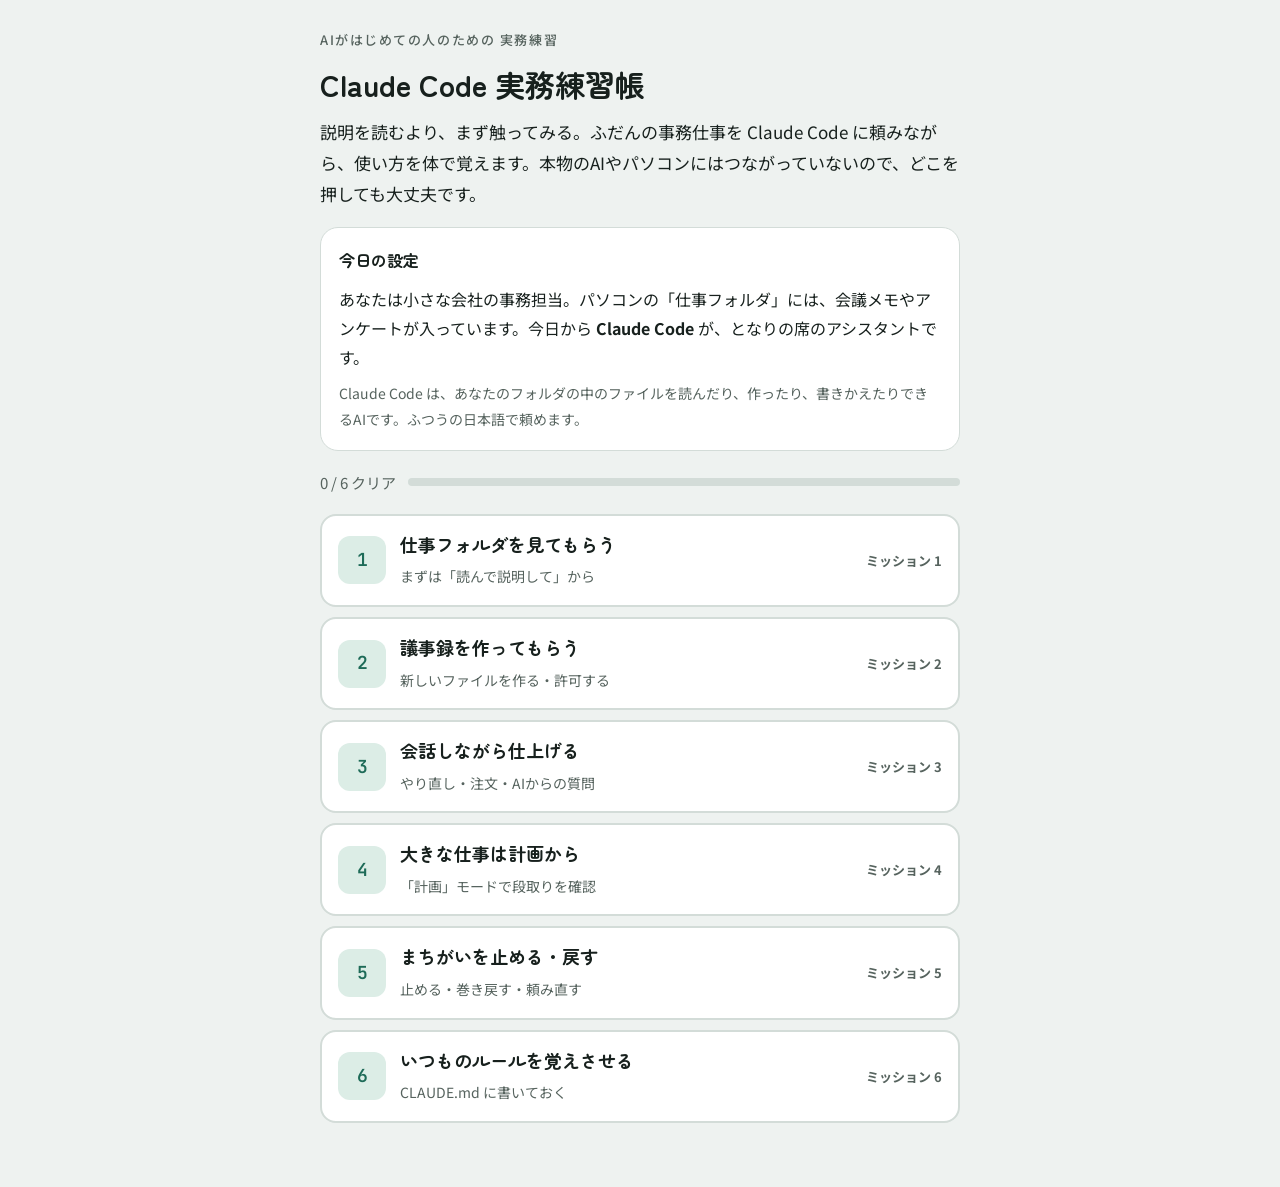
==== commit f8dde764: "Claude Code練習帳を実務編に作り直し（触って覚えるミッション形式） ターミナルの説明と確認問題をなくし、事務仕事の6ミッションを 画面上のClaude Codeに頼みながら進める形式に変更。" ====
--- a/claude-code/index.html
+++ b/claude-code/index.html
@@ -3,16 +3,17 @@
 <head>
 <meta charset="UTF-8">
 <meta name="viewport" content="width=device-width, initial-scale=1.0, viewport-fit=cover">
-<title>Claude Code 練習帳</title>
+<title>Claude Code 実務練習帳</title>
 <meta name="claude:viewport-fit-sides" content="cover">
 <link rel="preconnect" href="https://fonts.googleapis.com">
 <link rel="preconnect" href="https://fonts.gstatic.com" crossorigin>
 <link rel="stylesheet" href="https://fonts.googleapis.com/css2?family=Zen+Maru+Gothic:wght@500;700&family=Noto+Sans+JP:wght@400;500;700&family=JetBrains+Mono:wght@400;600&display=swap">
 <style>
-/* Layout: one narrow column like a workbook page; dark "terminal" panels are the recurring stage props. */
+/* Layout: one workbook column. Each mission = a goal card on top, a working "仕事フォルダ" desk below (files, chat with Claude, controls). */
 :root {
   --bg: #EEF2F0;
   --surface: #FFFFFF;
+  --desk: #F6F8F7;
   --ink: #17201D;
   --muted: #56635E;
   --line: #D3DCD8;
@@ -20,52 +21,45 @@
   --accent-ink: #FFFFFF;
   --accent-soft: #DCEDE6;
   --spark: #C8701F;
+  --spark-ink: #1A1006;
   --spark-soft: #FBEBDB;
   --good: #2C7A4B;
   --good-soft: #E0F1E6;
   --bad: #B0453A;
   --bad-soft: #F8E3E0;
-  --term-bg: #131A18;
-  --term-fg: #E2ECE8;
-  --term-dim: #81948D;
-  --term-hl: #F2A65A;
-  --term-green: #7FD3A8;
-  --term-red: #F08C82;
+  --plan: #4F5FA8;
+  --plan-soft: #E4E7F6;
   --font-display: 'Zen Maru Gothic', 'Hiragino Maru Gothic ProN', 'Noto Sans JP', sans-serif;
   --font-body: 'Noto Sans JP', 'Hiragino Sans', 'Yu Gothic', system-ui, sans-serif;
   --font-mono: 'JetBrains Mono', ui-monospace, 'SFMono-Regular', Menlo, Consolas, monospace;
 }
 @media (prefers-color-scheme: dark) {
   :root:not([data-theme="light"]) {
-    --bg: #0E1312; --surface: #172120; --ink: #E5EEEA; --muted: #9DAEA7; --line: #2B3835;
+    --bg: #0E1312; --surface: #172120; --desk: #121A19; --ink: #E5EEEA; --muted: #9DAEA7; --line: #2B3835;
     --accent: #5FC3A5; --accent-ink: #062019; --accent-soft: #1D3530;
-    --spark: #F0A458; --spark-soft: #3A2A1A; --good: #74CF97; --good-soft: #1B3326;
-    --bad: #EE8E82; --bad-soft: #3A2120; --term-bg: #080C0B;
+    --spark: #F0A458; --spark-ink: #1A1006; --spark-soft: #3A2A1A; --good: #74CF97; --good-soft: #1B3326;
+    --bad: #EE8E82; --bad-soft: #3A2120; --plan: #A3B0F0; --plan-soft: #232A45;
     color-scheme: dark;
   }
 }
 :root[data-theme="dark"] {
-  --bg: #0E1312; --surface: #172120; --ink: #E5EEEA; --muted: #9DAEA7; --line: #2B3835;
+  --bg: #0E1312; --surface: #172120; --desk: #121A19; --ink: #E5EEEA; --muted: #9DAEA7; --line: #2B3835;
   --accent: #5FC3A5; --accent-ink: #062019; --accent-soft: #1D3530;
-  --spark: #F0A458; --spark-soft: #3A2A1A; --good: #74CF97; --good-soft: #1B3326;
-  --bad: #EE8E82; --bad-soft: #3A2120; --term-bg: #080C0B;
+  --spark: #F0A458; --spark-ink: #1A1006; --spark-soft: #3A2A1A; --good: #74CF97; --good-soft: #1B3326;
+  --bad: #EE8E82; --bad-soft: #3A2120; --plan: #A3B0F0; --plan-soft: #232A45;
   color-scheme: dark;
 }
 
 * { box-sizing: border-box; }
 html { -webkit-text-size-adjust: 100%; }
 body {
-  margin: 0;
-  background: var(--bg);
-  color: var(--ink);
-  font-family: var(--font-body);
-  font-size: 17px;
-  line-height: 1.8;
+  margin: 0; background: var(--bg); color: var(--ink);
+  font-family: var(--font-body); font-size: 17px; line-height: 1.8;
   padding-left: max(16px, env(safe-area-inset-left, 0px));
   padding-right: max(16px, env(safe-area-inset-right, 0px));
   padding-block: 20px 64px;
 }
-.wrap { max-width: 640px; margin: 0 auto; display: flex; flex-direction: column; gap: 20px; }
+.wrap { max-width: 640px; margin: 0 auto; display: flex; flex-direction: column; gap: 18px; }
 h1, h2, h3 { font-family: var(--font-display); text-wrap: balance; margin: 0; line-height: 1.4; }
 h1 { font-size: 30px; font-weight: 700; }
 h2 { font-size: 24px; font-weight: 700; }
@@ -73,180 +67,145 @@
 p { margin: 0; }
 .eyebrow { font-size: 13px; letter-spacing: 0.12em; color: var(--muted); font-weight: 500; }
 .muted { color: var(--muted); }
-code, .mono { font-family: var(--font-mono); }
-:not(pre) > code { background: var(--accent-soft); color: var(--ink); padding: 1px 7px; border-radius: 6px; font-size: 0.92em; white-space: nowrap; }
-kbd { font-family: var(--font-mono); font-size: 0.88em; border: 1px solid var(--line); border-bottom-width: 3px; background: var(--surface); border-radius: 6px; padding: 0 7px; white-space: nowrap; }
 a { color: var(--accent); }
-.flow { display: flex; flex-direction: column; gap: 14px; }
-
-/* Buttons */
 button { font: inherit; color: inherit; }
+
 .btn {
   display: inline-flex; align-items: center; justify-content: center; gap: 8px;
   min-height: 52px; padding: 10px 22px; border-radius: 14px; border: 2px solid transparent;
   background: var(--accent); color: var(--accent-ink); font-weight: 700; font-size: 17px; cursor: pointer;
-  transition: transform .1s, opacity .2s, background .2s;
+  transition: transform .1s, opacity .2s;
 }
 .btn:active { transform: scale(.98); }
 .btn:disabled { opacity: .38; cursor: not-allowed; transform: none; }
 .btn.sub { background: var(--surface); color: var(--ink); border-color: var(--line); }
-.btn.spark { background: var(--spark); color: #1A1006; }
+.btn.spark { background: var(--spark); color: var(--spark-ink); }
 .btn.wide { width: 100%; }
-.btn:focus-visible, .choice:focus-visible, .stage-card:focus-visible, .opt:focus-visible { outline: 3px solid var(--spark); outline-offset: 3px; }
-.btn-row { display: flex; flex-wrap: wrap; gap: 10px; }
-.btn-row .btn { flex: 1 1 200px; }
+:focus-visible { outline: 3px solid var(--spark); outline-offset: 2px; }
 
 /* Home */
 .hero { display: flex; flex-direction: column; gap: 12px; padding-top: 8px; }
-.hero h1 .tag { display: inline-block; font-family: var(--font-mono); font-size: 0.62em; background: var(--term-bg); color: var(--term-hl); padding: 2px 10px; border-radius: 8px; vertical-align: middle; margin-left: 4px; }
-.hero-term { background: var(--term-bg); color: var(--term-fg); border-radius: 16px; padding: 16px 18px; font-family: var(--font-mono); font-size: 14px; line-height: 1.7; overflow-x: auto; }
-.hero-term .dim { color: var(--term-dim); }
-.hero-term .hl { color: var(--term-hl); }
+.story { background: var(--surface); border: 1px solid var(--line); border-radius: 18px; padding: 18px; display: flex; flex-direction: column; gap: 10px; font-size: 16px; }
+.story b.k { font-family: var(--font-display); }
 .meter { display: flex; align-items: center; gap: 12px; font-size: 15px; color: var(--muted); }
 .meter-bar { flex: 1; height: 8px; background: var(--line); border-radius: 99px; overflow: hidden; }
 .meter-fill { height: 100%; background: var(--accent); border-radius: 99px; transition: width .5s; }
-.stage-list { display: flex; flex-direction: column; gap: 10px; }
-.stage-card {
+.m-list { display: flex; flex-direction: column; gap: 10px; }
+.m-card {
   display: grid; grid-template-columns: 48px 1fr auto; align-items: center; gap: 14px;
   background: var(--surface); border: 2px solid var(--line); border-radius: 16px; padding: 14px 16px;
   text-align: left; cursor: pointer; width: 100%;
 }
-.stage-card:hover { border-color: var(--accent); }
-.stage-num { width: 48px; height: 48px; border-radius: 12px; background: var(--accent-soft); color: var(--accent); display: grid; place-items: center; font-family: var(--font-mono); font-weight: 600; font-size: 18px; }
-.stage-card.done .stage-num { background: var(--accent); color: var(--accent-ink); }
-.stage-card .t { font-family: var(--font-display); font-weight: 700; font-size: 18px; line-height: 1.4; }
-.stage-card .d { font-size: 14px; color: var(--muted); line-height: 1.5; }
-.stage-card .st { font-size: 13px; font-weight: 700; color: var(--muted); white-space: nowrap; }
-.stage-card.done .st { color: var(--good); }
-.note { background: var(--surface); border-radius: 16px; padding: 18px; border: 1px solid var(--line); font-size: 15px; }
-
-/* Stage screen */
+.m-card:hover { border-color: var(--accent); }
+.m-num { width: 48px; height: 48px; border-radius: 12px; background: var(--accent-soft); color: var(--accent); display: grid; place-items: center; font-family: var(--font-mono); font-weight: 600; font-size: 18px; }
+.m-card.done .m-num { background: var(--accent); color: var(--accent-ink); }
+.m-card .t { font-family: var(--font-display); font-weight: 700; font-size: 18px; line-height: 1.4; }
+.m-card .d { font-size: 14px; color: var(--muted); line-height: 1.5; }
+.m-card .st { font-size: 13px; font-weight: 700; color: var(--muted); white-space: nowrap; }
+.m-card.done .st { color: var(--good); }
+
+/* Mission */
 .topbar { display: flex; align-items: center; justify-content: space-between; gap: 10px; }
 .back { background: none; border: none; color: var(--muted); font-size: 15px; cursor: pointer; padding: 8px 0; min-height: 44px; }
-.steps { display: grid; grid-template-columns: repeat(4, 1fr); gap: 6px; }
-.step-pill { text-align: center; font-size: 13px; font-weight: 700; padding: 8px 2px; border-radius: 10px; background: var(--surface); color: var(--muted); border: 2px solid var(--line); line-height: 1.3; }
-.step-pill.now { border-color: var(--accent); color: var(--accent); }
-.step-pill.past { background: var(--accent); border-color: var(--accent); color: var(--accent-ink); }
-.panel { background: var(--surface); border-radius: 20px; padding: 22px 20px; border: 1px solid var(--line); display: flex; flex-direction: column; gap: 16px; min-width: 0; }
-.panel p { max-width: 62ch; }
-.analogy { display: grid; grid-template-columns: 1fr 1fr; gap: 10px; }
-.analogy > div { border-radius: 14px; padding: 14px; font-size: 15px; line-height: 1.6; }
-.analogy .a1 { background: var(--bg); }
-.analogy .a2 { background: var(--spark-soft); }
-.analogy b { display: block; font-family: var(--font-display); font-size: 16px; margin-bottom: 4px; }
-.word { border-left: 4px solid var(--spark); padding: 4px 0 4px 14px; font-size: 15px; color: var(--muted); }
-.word b { color: var(--ink); }
-.hint { font-size: 14px; color: var(--muted); text-align: center; }
-.hint.ok { color: var(--good); font-weight: 700; }
-
-/* Terminal */
-.term { background: var(--term-bg); color: var(--term-fg); border-radius: 14px; font-family: var(--font-mono); font-size: 13.5px; line-height: 1.7; overflow: hidden; min-width: 0; }
-.term-head { display: flex; align-items: center; gap: 6px; padding: 9px 12px; background: rgba(255,255,255,.06); color: var(--term-dim); font-size: 12px; }
-.term-head i { width: 10px; height: 10px; border-radius: 50%; background: #5A6862; display: inline-block; }
-.term-head span { margin-left: 6px; }
-.term-body { padding: 12px 14px; min-height: 120px; max-height: 360px; overflow: auto; white-space: pre-wrap; word-break: break-word; }
-.term-body .ln { animation: rise .25s ease both; }
-.term .dim { color: var(--term-dim); }
-.term .hl { color: var(--term-hl); }
-.term .g { color: var(--term-green); }
-.term .r { color: var(--term-red); }
-.term .box { border: 1px solid var(--term-hl); border-radius: 8px; padding: 8px 12px; display: block; margin: 4px 0; white-space: normal; }
-.term .ja { display: block; font-family: var(--font-body); color: var(--term-dim); font-size: 12.5px; }
-.term-mode { padding: 6px 14px 10px; font-size: 12.5px; min-height: 28px; }
-.opt { display: block; width: 100%; text-align: left; background: rgba(255,255,255,.06); border: 1px solid rgba(255,255,255,.14); color: var(--term-fg); font-family: var(--font-mono); font-size: 13.5px; padding: 10px 12px; border-radius: 8px; margin-top: 6px; cursor: pointer; white-space: normal; line-height: 1.5; }
-.opt:hover { border-color: var(--term-hl); }
-.opt .ja { margin-top: 2px; }
-.spin { display: inline-block; color: var(--term-hl); animation: pulse 1s ease-in-out infinite; }
-
-/* Stage 1 diagram */
-.scene { display: grid; grid-template-columns: 1fr 1fr 1fr; gap: 8px; align-items: stretch; position: relative; }
-.actor { background: var(--bg); border: 2px solid var(--line); border-radius: 14px; padding: 12px 8px; text-align: center; font-size: 14px; line-height: 1.4; display: flex; flex-direction: column; align-items: center; gap: 6px; transition: border-color .3s, background .3s; min-width: 0; }
-.actor .face { width: 44px; height: 44px; border-radius: 50%; display: grid; place-items: center; font-family: var(--font-display); font-weight: 700; font-size: 15px; background: var(--surface); border: 2px solid var(--line); }
-.actor.ai .face { background: var(--spark-soft); border-color: var(--spark); color: var(--spark); }
-.actor.on { border-color: var(--spark); background: var(--spark-soft); }
-.files { display: flex; flex-direction: column; gap: 4px; width: 100%; }
-.file { font-family: var(--font-mono); font-size: 11.5px; background: var(--surface); border: 1px solid var(--line); border-radius: 6px; padding: 3px 4px; transition: all .3s; overflow-wrap: anywhere; }
-.file.touched { border-color: var(--spark); background: var(--spark-soft); }
+.goalcard { background: var(--surface); border: 1px solid var(--line); border-radius: 18px; padding: 18px; display: flex; flex-direction: column; gap: 10px; }
+.goalcard .lead { font-size: 16px; }
+.goals { list-style: none; margin: 0; padding: 0; display: flex; flex-direction: column; gap: 6px; }
+.goals li { display: flex; gap: 10px; align-items: flex-start; font-size: 15px; line-height: 1.55; padding: 8px 12px; border-radius: 10px; background: var(--desk); transition: background .3s; }
+.goals li::before { content: ""; width: 20px; height: 20px; border-radius: 6px; border: 2px solid var(--muted); flex-shrink: 0; margin-top: 1px; display: grid; place-items: center; font-size: 13px; color: var(--accent-ink); font-weight: 700; }
+.goals li.ok { background: var(--good-soft); }
+.goals li.ok::before { content: "✓"; background: var(--good); border-color: var(--good); }
+.goals li.ok.just { animation: pop .4s ease; }
+
+.desk { background: var(--surface); border: 1px solid var(--line); border-radius: 18px; overflow: hidden; display: flex; flex-direction: column; min-width: 0; }
+.desk-head { display: flex; align-items: center; justify-content: space-between; gap: 8px; padding: 10px 14px; background: var(--desk); border-bottom: 1px solid var(--line); font-size: 14px; font-weight: 700; }
+.desk-head .app { font-family: var(--font-mono); font-size: 12px; color: var(--muted); font-weight: 400; }
+.files { display: flex; flex-wrap: wrap; gap: 6px; padding: 10px 14px 4px; }
+.file { font-family: var(--font-mono); font-size: 12.5px; background: var(--desk); border: 1.5px solid var(--line); border-radius: 8px; padding: 5px 10px; cursor: pointer; line-height: 1.4; }
+.file:hover { border-color: var(--accent); }
+.file.open { border-color: var(--accent); background: var(--accent-soft); }
+.file.changed { border-color: var(--spark); }
+.file.changed::after { content: " ●"; color: var(--spark); }
 .file.new { animation: pop .4s ease both; }
-.bubbles { display: flex; flex-direction: column; gap: 8px; min-height: 96px; }
-.bubble { border-radius: 14px; padding: 10px 14px; font-size: 15px; line-height: 1.6; animation: rise .35s ease both; max-width: 92%; }
-.bubble.you { background: var(--accent-soft); align-self: flex-end; }
-.bubble.ai { background: var(--spark-soft); align-self: flex-start; }
-.bubble.sys { background: var(--bg); align-self: center; font-size: 13px; color: var(--muted); text-align: center; }
-
-/* Agent loop */
-.loop { display: grid; grid-template-columns: repeat(4, 1fr); gap: 6px; }
-.loop div { text-align: center; padding: 10px 2px; border-radius: 12px; background: var(--bg); border: 2px solid var(--line); font-size: 14px; font-weight: 700; color: var(--muted); transition: all .25s; line-height: 1.3; }
-.loop div small { display: block; font-weight: 400; font-size: 11px; font-family: var(--font-mono); }
-.loop div.lit { border-color: var(--spark); background: var(--spark-soft); color: var(--ink); transform: translateY(-2px); }
-.choices-col { display: flex; flex-direction: column; gap: 8px; }
-.prompt-btn { text-align: left; background: var(--bg); border: 2px solid var(--line); border-radius: 14px; padding: 12px 14px; cursor: pointer; font-size: 16px; line-height: 1.5; }
-.prompt-btn:hover { border-color: var(--accent); }
-.prompt-btn small { display: block; color: var(--muted); font-size: 12.5px; }
-.prompt-btn.picked { border-color: var(--accent); background: var(--accent-soft); }
-
-/* mini site preview */
-.site { border: 2px solid var(--line); border-radius: 14px; overflow: hidden; background: #FFFFFF; color: #222; }
-.site-bar { background: #E9ECEB; font-family: var(--font-mono); font-size: 11px; color: #667; padding: 5px 10px; }
-.site-body { padding: 14px; }
-.site-h { font-family: var(--font-display); font-weight: 700; font-size: 20px; transition: all .4s; }
-.site-h.big { font-size: 28px; color: #1E6B58; }
-.site-nav { display: flex; gap: 10px; font-size: 12px; color: #667; margin-top: 6px; flex-wrap: wrap; }
-.site-nav span.new { color: #C8701F; font-weight: 700; animation: pop .4s ease both; }
-.flash { animation: flash 1s ease; }
-
-/* Checklist (plan) */
-.plan { display: flex; flex-direction: column; gap: 6px; }
-.plan div { display: flex; gap: 10px; align-items: flex-start; font-size: 15px; line-height: 1.5; padding: 8px 12px; border-radius: 10px; background: var(--bg); animation: rise .3s ease both; }
-.plan div::before { content: ""; width: 18px; height: 18px; border-radius: 5px; border: 2px solid var(--muted); flex-shrink: 0; margin-top: 2px; }
-.plan div.ok::before { background: var(--good); border-color: var(--good); }
-.plan div.ok { color: var(--muted); }
-
-/* Command step */
-.cmd-list { display: flex; flex-direction: column; gap: 10px; }
-.cmd { display: grid; grid-template-columns: minmax(0, 1fr); gap: 4px; border: 1px solid var(--line); border-radius: 14px; padding: 12px 14px; }
-.cmd .c { font-family: var(--font-mono); font-weight: 600; font-size: 15px; background: var(--term-bg); color: var(--term-hl); border-radius: 8px; padding: 6px 10px; overflow-x: auto; white-space: nowrap; }
-.cmd .w { font-size: 15px; line-height: 1.6; }
-
-/* Quiz */
-.q { display: flex; flex-direction: column; gap: 10px; }
-.q + .q { border-top: 1px dashed var(--line); padding-top: 18px; }
-.q-title { font-weight: 700; font-size: 17px; }
-.choice { text-align: left; background: var(--bg); border: 2px solid var(--line); border-radius: 14px; padding: 12px 14px; cursor: pointer; font-size: 16px; line-height: 1.5; min-height: 52px; }
-.choice:hover:not(:disabled) { border-color: var(--accent); }
-.choice.right { border-color: var(--good); background: var(--good-soft); }
-.choice.wrong { border-color: var(--bad); background: var(--bad-soft); }
-.choice:disabled { cursor: default; }
-.feedback { font-size: 15px; border-radius: 12px; padding: 10px 14px; animation: rise .3s ease both; }
-.feedback.right { background: var(--good-soft); color: var(--ink); }
-.feedback.wrong { background: var(--bad-soft); color: var(--ink); }
-.feedback b { color: var(--good); }
-.feedback.wrong b { color: var(--bad); }
-
-.clear-box { text-align: center; display: flex; flex-direction: column; gap: 12px; align-items: center; padding: 8px 0; }
-.stamp { width: 96px; height: 96px; border-radius: 50%; border: 4px solid var(--spark); color: var(--spark); display: grid; place-items: center; font-family: var(--font-display); font-weight: 700; font-size: 20px; transform: rotate(-8deg); animation: stamp .5s cubic-bezier(.2,1.6,.4,1) both; }
-
-/* Finish */
-.cheat { width: 100%; border-collapse: collapse; font-size: 15px; }
-.cheat td { border-top: 1px solid var(--line); padding: 10px 6px; vertical-align: top; line-height: 1.5; }
-.cheat td:first-child { font-family: var(--font-mono); font-weight: 600; white-space: nowrap; color: var(--accent); }
-.tablewrap { overflow-x: auto; }
-ul.tips { margin: 0; padding-left: 1.2em; display: flex; flex-direction: column; gap: 6px; }
+.files-hint { font-size: 12px; color: var(--muted); padding: 0 14px 8px; }
+.viewer { margin: 0 14px 10px; border: 1.5px solid var(--accent); border-radius: 12px; overflow: hidden; }
+.viewer-head { display: flex; justify-content: space-between; align-items: center; background: var(--accent-soft); padding: 4px 6px 4px 12px; font-family: var(--font-mono); font-size: 12.5px; font-weight: 600; }
+.viewer-head button { background: none; border: none; cursor: pointer; font-size: 13px; color: var(--muted); min-height: 36px; padding: 0 10px; }
+.viewer pre { margin: 0; padding: 10px 12px; font-family: var(--font-body); font-size: 14px; line-height: 1.7; white-space: pre-wrap; word-break: break-word; max-height: 260px; overflow: auto; background: var(--surface); }
+
+.chat { display: flex; flex-direction: column; gap: 10px; padding: 14px; min-height: 180px; max-height: 460px; overflow-y: auto; border-top: 1px solid var(--line); background: var(--desk); }
+.msg { max-width: 92%; border-radius: 14px; padding: 10px 14px; font-size: 15.5px; line-height: 1.7; animation: rise .3s ease both; white-space: pre-wrap; word-break: break-word; }
+.msg.you { align-self: flex-end; background: var(--accent); color: var(--accent-ink); border-bottom-right-radius: 4px; }
+.msg.ai { align-self: flex-start; background: var(--surface); border: 1px solid var(--line); border-bottom-left-radius: 4px; }
+.msg.ai::before { content: "Claude"; display: block; font-family: var(--font-mono); font-size: 11px; color: var(--spark); font-weight: 600; margin-bottom: 2px; }
+.msg.sys { align-self: stretch; max-width: none; background: var(--spark-soft); font-size: 14px; border-radius: 12px; }
+.msg.sys::before { content: "ガイド "; font-weight: 700; color: var(--spark); }
+.act { align-self: flex-start; display: flex; align-items: center; gap: 8px; font-size: 13.5px; color: var(--muted); animation: rise .25s ease both; }
+.tag { font-size: 12px; font-weight: 700; border-radius: 6px; padding: 1px 8px; background: var(--accent-soft); color: var(--accent); white-space: nowrap; }
+.tag.w { background: var(--spark-soft); color: var(--spark); }
+.tag.x { background: var(--bad-soft); color: var(--bad); }
+.tag.p { background: var(--plan-soft); color: var(--plan); }
+.act .fn { font-family: var(--font-mono); color: var(--ink); overflow-wrap: anywhere; }
+.act.working .fn::after { content: " …"; animation: blink 1s steps(2) infinite; }
+
+.perm { align-self: stretch; background: var(--surface); border: 2px solid var(--spark); border-radius: 14px; padding: 12px; display: flex; flex-direction: column; gap: 8px; animation: rise .3s ease both; }
+.perm .q { font-weight: 700; font-size: 15.5px; }
+.perm .en { font-family: var(--font-mono); font-size: 11.5px; color: var(--muted); }
+.perm pre, .plan-card pre { margin: 0; font-family: var(--font-body); font-size: 13.5px; line-height: 1.6; white-space: pre-wrap; word-break: break-word; border-radius: 8px; padding: 8px 10px; max-height: 220px; overflow: auto; }
+.perm pre.new { background: var(--good-soft); }
+.perm pre.old { background: var(--bad-soft); text-decoration: line-through; text-decoration-color: var(--bad); }
+.perm .lbl { font-size: 12px; font-weight: 700; color: var(--muted); }
+.perm .opts { display: flex; flex-direction: column; gap: 6px; }
+.perm .opts button { text-align: left; border: 1.5px solid var(--line); background: var(--desk); border-radius: 10px; padding: 10px 12px; cursor: pointer; font-size: 15px; line-height: 1.45; min-height: 46px; }
+.perm .opts button:hover:not(:disabled) { border-color: var(--accent); }
+.perm .opts button:disabled { cursor: default; opacity: .4; }
+.perm .opts button.chosen { opacity: 1; border-color: var(--accent); background: var(--accent-soft); }
+.plan-card { align-self: stretch; background: var(--plan-soft); border-radius: 14px; padding: 12px 14px; display: flex; flex-direction: column; gap: 8px; animation: rise .3s ease both; }
+.plan-card .q { font-weight: 700; color: var(--plan); }
+.plan-card ol { margin: 0; padding-left: 1.4em; font-size: 15px; line-height: 1.7; }
+.plan-card ol li.ok { color: var(--muted); text-decoration: line-through; }
+
+.controls { display: flex; flex-direction: column; gap: 10px; padding: 12px 14px 14px; border-top: 1px solid var(--line); }
+.ctl-row { display: flex; flex-wrap: wrap; gap: 8px; align-items: center; }
+.mode-btn { display: inline-flex; flex-direction: column; align-items: flex-start; border: 2px solid var(--line); background: var(--desk); border-radius: 12px; padding: 4px 12px; cursor: pointer; line-height: 1.35; min-height: 46px; justify-content: center; }
+.mode-btn b { font-size: 14.5px; }
+.mode-btn small { font-size: 11px; color: var(--muted); }
+.mode-btn.auto { border-color: var(--spark); background: var(--spark-soft); }
+.mode-btn.plan { border-color: var(--plan); background: var(--plan-soft); }
+.mode-btn.flash { animation: ring 1.2s ease 2; }
+.small-btn { border: 2px solid var(--line); background: var(--desk); border-radius: 12px; padding: 0 14px; min-height: 46px; cursor: pointer; font-size: 14.5px; font-weight: 700; }
+.stop-btn { border: none; background: var(--bad); color: #FFFFFF; border-radius: 12px; padding: 0 18px; min-height: 46px; cursor: pointer; font-size: 15px; font-weight: 700; margin-left: auto; animation: ring 1s ease infinite; }
+.chips { display: flex; flex-wrap: wrap; gap: 6px; }
+.chips .lab { width: 100%; font-size: 12px; color: var(--muted); }
+.chip { border: 1.5px dashed var(--accent); background: var(--surface); color: var(--ink); border-radius: 999px; padding: 6px 14px; font-size: 14px; cursor: pointer; text-align: left; line-height: 1.45; }
+.chip:hover { background: var(--accent-soft); }
+.inbox { display: flex; gap: 8px; }
+.inbox input { flex: 1; min-width: 0; font: inherit; font-size: 16px; border: 2px solid var(--line); border-radius: 12px; padding: 10px 12px; background: var(--surface); color: var(--ink); }
+.inbox input:focus { border-color: var(--accent); outline: none; }
+.inbox button { flex-shrink: 0; border: none; background: var(--accent); color: var(--accent-ink); font-weight: 700; border-radius: 12px; padding: 0 18px; cursor: pointer; min-height: 48px; }
+.inbox button:disabled, .inbox input:disabled { opacity: .45; cursor: not-allowed; }
+
+.clear { background: var(--surface); border: 2px solid var(--good); border-radius: 18px; padding: 20px; display: flex; flex-direction: column; gap: 12px; animation: rise .4s ease both; }
+.clear-top { display: flex; align-items: center; gap: 14px; }
+.stamp { width: 74px; height: 74px; border-radius: 50%; border: 4px solid var(--spark); color: var(--spark); display: grid; place-items: center; font-family: var(--font-display); font-weight: 700; font-size: 16px; transform: rotate(-8deg); flex-shrink: 0; animation: stamp .5s cubic-bezier(.2,1.6,.4,1) both; }
+.tip { background: var(--desk); border-radius: 12px; padding: 12px 14px; font-size: 15.5px; }
+.tip b { color: var(--accent); }
+
+.panel { background: var(--surface); border-radius: 18px; padding: 20px; border: 1px solid var(--line); display: flex; flex-direction: column; gap: 12px; }
+ol.tips, ul.tips { margin: 0; padding-left: 1.3em; display: flex; flex-direction: column; gap: 8px; font-size: 16px; }
 
 @keyframes rise { from { opacity: 0; transform: translateY(6px); } to { opacity: 1; transform: none; } }
-@keyframes pop { 0% { transform: scale(.6); opacity: 0; } 70% { transform: scale(1.08); } 100% { transform: none; opacity: 1; } }
-@keyframes pulse { 50% { opacity: .35; } }
-@keyframes flash { 0% { background: var(--spark-soft); } 100% { background: transparent; } }
+@keyframes pop { 0% { transform: scale(.9); } 60% { transform: scale(1.04); } 100% { transform: none; } }
+@keyframes blink { 50% { opacity: 0; } }
+@keyframes ring { 0%, 100% { box-shadow: 0 0 0 0 transparent; } 50% { box-shadow: 0 0 0 5px var(--spark-soft); } }
 @keyframes stamp { from { transform: scale(2) rotate(-8deg); opacity: 0; } to { transform: rotate(-8deg); opacity: 1; } }
-@media (prefers-reduced-motion: reduce) { *, *::before, *::after { animation-duration: .01ms !important; transition-duration: .01ms !important; } }
+@media (prefers-reduced-motion: reduce) { *, *::before, *::after { animation-duration: .01ms !important; animation-iteration-count: 1 !important; transition-duration: .01ms !important; } }
 @media (max-width: 420px) {
   body { font-size: 16px; }
   h1 { font-size: 26px; }
-  .analogy { grid-template-columns: 1fr; }
-  .stage-card { grid-template-columns: 40px 1fr; }
-  .stage-card .st { grid-column: 2; }
-  .stage-num { width: 40px; height: 40px; font-size: 16px; }
-  .term { font-size: 12.5px; }
+  .m-card { grid-template-columns: 40px 1fr; }
+  .m-card .st { grid-column: 2; }
+  .m-num { width: 40px; height: 40px; font-size: 16px; }
+  .chat { max-height: 400px; }
 }
 </style>
 </head>
@@ -258,607 +217,698 @@
 (function () {
   'use strict';
 
-  /* ---------- storage (per-viewer convenience only) ---------- */
-  var KEY = 'claude-code-renshu-v1';
+  /* ---------- per-viewer progress ---------- */
+  var KEY = 'claude-code-jitsumu-v1';
   function loadDone() { try { var v = JSON.parse(localStorage.getItem(KEY) || '[]'); return Array.isArray(v) ? v : []; } catch (e) { return []; } }
-  function saveDone(arr) { try { localStorage.setItem(KEY, JSON.stringify(arr)); } catch (e) {} }
-  var done = loadDone();
+  function saveDone() { try { localStorage.setItem(KEY, JSON.stringify(doneList)); } catch (e) {} }
+  var doneList = loadDone();
 
   var app = document.getElementById('app');
-  var timers = [];
-  function later(fn, ms) { var t = setTimeout(fn, ms); timers.push(t); return t; }
-  function clearTimers() { timers.forEach(clearTimeout); timers = []; }
   function h(html) { var d = document.createElement('div'); d.innerHTML = html.trim(); return d.firstElementChild; }
   function esc(s) { return String(s).replace(/[&<>"]/g, function (c) { return { '&': '&amp;', '<': '&lt;', '>': '&gt;', '"': '&quot;' }[c]; }); }
-
-  /* Terminal helper */
-  function makeTerm(title) {
-    var el = h('<div class="term"><div class="term-head"><i></i><i></i><i></i><span>' + esc(title) + '</span></div><div class="term-body"></div><div class="term-mode dim"></div></div>');
-    var body = el.querySelector('.term-body');
-    return {
-      el: el,
-      line: function (html) { var l = document.createElement('div'); l.className = 'ln'; l.innerHTML = html; body.appendChild(l); body.scrollTop = body.scrollHeight; return l; },
-      clear: function () { body.innerHTML = ''; },
-      mode: function (html) { el.querySelector('.term-mode').innerHTML = html || ''; },
-      body: body
-    };
-  }
-  /* Show lines one after another */
-  function play(term, lines, gap, after) {
-    lines.forEach(function (ln, i) { later(function () { term.line(ln); }, gap * (i + 1)); });
-    if (after) later(after, gap * (lines.length + 1));
-  }
-
-  /* ---------- STAGES ---------- */
-  var STAGES = [
+  function has(t) { for (var i = 1; i < arguments.length; i++) if (t.indexOf(arguments[i]) !== -1) return true; return false; }
+  function clone(o) { return JSON.parse(JSON.stringify(o)); }
+
+  /* ---------- sample files ---------- */
+  var MEMO = '11/4 定例 メモ\n参加：佐藤、鈴木、田中\n・年末イベントは12/14(土)に決定\n・会場は市民ホール。鈴木さんが予約する\n・チラシは田中さん、11/20までに案\n・予算は前年と同じ5万円\n・次回は11/18';
+  var CSV = '回答者,満足度,よかった点\nA,5,講師の説明\nB,4,資料\nC,3,時間\nD,5,講師の説明\nE,4,会場\nF,5,講師の説明\nG,4,資料\nH,4,資料';
+  var DRAFT = '年末イベントやります。12/14です。市民ホールでやるので来てください。申し込みは鈴木まで。';
+  function minutes(style) {
+    if (style === 'short') return '# 議事録（11/4）\n- 12/14(土) 市民ホールで年末イベント\n- 予算5万円\n- 鈴木さん：会場予約／田中さん：チラシ案（11/20まで）\n- 次回 11/18';
+    var todo = style === 'table'
+      ? '## やること\n| やること | 担当 | 締切 |\n|---|---|---|\n| 会場の予約 | 鈴木さん | （メモに記載なし） |\n| チラシの案 | 田中さん | 11月20日 |'
+      : '## やること\n- 会場の予約：鈴木さん\n- チラシの案：田中さん（11月20日まで）';
+    return '# 定例会議 議事録（11月4日）\n\n参加者：佐藤、鈴木、田中\n\n## 決まったこと\n- 年末イベントは12月14日（土）に開催\n- 会場は市民ホール\n- 予算は前年と同じ5万円\n\n' + todo + '\n\n## 次回\n11月18日';
+  }
+  function annai(o) {
+    if (o.short) return '年末イベントのご案内\n\n12月14日（土）' + (o.time ? '13時〜16時に' : '') + '、市民ホールで年末イベントを開催します。\nお申し込みは鈴木までお願いいたします。';
+    return '年末イベントのご案内\n\n日ごろよりお世話になっております。\n下記のとおり年末イベントを開催いたします。ぜひご参加ください。\n\n日時：12月14日（土）' + (o.time ? ' 13:00〜16:00' : '') + '\n会場：市民ホール\nお申し込み：鈴木まで\n\nみなさまのご参加をお待ちしております。';
+  }
+  var SUM_PLAIN = '11月4日の定例会議のメモです。年末イベントを12月14日（土）に市民ホールで開くことが決まりました。予算は前年と同じ5万円で、次回の会議は11月18日です。';
+  var SUM_RULED = '結論：年末イベントは12月14日（土）に市民ホールで開催します。\n\n・会場の予約 … 鈴木さん（締切はメモに記載がありません）\n・チラシの案 … 田中さん／11月20日まで\n・予算 … 前年と同じ5万円\n\n次回の会議は11月18日です。';
+  var CLAUDE_MD = '# 仕事のルール\n- 文章は敬語で書く\n- まとめるときは、最初に結論を1行で書く\n- 「だれが」「いつまでに」を必ず書く';
+  function report(graph) {
+    return '# アンケート集計レポート\n\n回答数：8人\n満足度の平均：4.3（5点満点）\n\n## よかった点\n| よかった点 | 人数 |\n|---|---|\n| 講師の説明 | 3 |\n| 資料 | 3 |\n| 会場 | 1 |\n| 時間 | 1 |\n' +
+      (graph ? '\n## グラフ\n満足度5 ■■■ 3人\n満足度4 ■■■■ 4人\n満足度3 ■ 1人\n' : '') +
+      '\n## ひとこと\n「講師の説明」と「資料」の評価が高く、満足度3は1人だけでした。';
+  }
+  var MEMO_PROSE = '11月4日に定例会議を行いました。参加者は佐藤さん、鈴木さん、田中さんです。会議では、年末イベントの日程と会場について話し合いました。';
+
+  /* ---------- engine ---------- */
+  var S = null; // current mission state
+  var MODES = {
+    normal: { name: 'ふつう', sub: '変えるときは毎回聞く' },
+    auto: { name: '自動OK', sub: '書きかえを聞かずに進める' },
+    plan: { name: '計画', sub: '読むだけ。計画を立てる' }
+  };
+  var ORDER = ['normal', 'auto', 'plan'];
+
+  var api = {
+    say: function (who, text, isHtml) {
+      var m = h('<div class="msg ' + who + '"></div>');
+      if (isHtml) m.innerHTML = text; else m.textContent = text;
+      return push(m);
+    },
+    act: function (kind, name, working) {
+      var cls = { '読む': '', '作る': 'w', '直す': 'w', '戻す': 'p', '計画': 'p' }[kind] || '';
+      return push(h('<div class="act' + (working ? ' working' : '') + '"><span class="tag ' + cls + '">' + kind + '</span><span class="fn">' + esc(name) + '</span></div>'));
+    },
+    wait: function (ms) {
+      var tok = S.token;
+      return new Promise(function (res) { setTimeout(function () { res(S && tok === S.token); }, ms); });
+    },
+    goal: function (id) {
+      if (S.goals[id]) return;
+      S.goals[id] = true;
+      renderGoals(id);
+      var all = S.def.goals.every(function (g) { return S.goals[g.id]; });
+      var mi = S.i;
+      if (all) setTimeout(function () { if (S && S.i === mi) showClear(); }, 900);
+    },
+    setFile: function (name, text) {
+      var isNew = !(name in S.files);
+      S.files[name] = text; S.changed[name] = true;
+      renderFiles(isNew ? name : null);
+      if (S.viewing === name) openFile(name, true);
+    },
+    permit: function (o) {
+      // o: { kind:'作る'|'直す', file, before, after }
+      if (S.mode === 'plan') {
+        api.say('ai', '今は「計画」モードなので、ファイルは変えません。\nやるとしたら、' + o.file + ' を' + (o.kind === '作る' ? '作ります' : '書きかえます') + '。作業してほしいときは、モードを「ふつう」に戻してください。');
+        return Promise.resolve('plan');
+      }
+      if (S.mode === 'auto' || S.allowAll) {
+        api.act(o.kind, o.file + '（自動OKなので聞かずに進めます）');
+        return Promise.resolve('yes');
+      }
+      return new Promise(function (resolve) {
+        var card = h('<div class="perm"><div class="q">' + esc(o.file) + ' を' + (o.kind === '作る' ? '作ってもいいですか？' : '書きかえてもいいですか？') + '</div>' +
+          '<div class="en">本物の画面では英語で「Do you want to ' + (o.kind === '作る' ? 'create' : 'make this edit to') + ' ' + esc(o.file) + '?」と出ます</div></div>');
+        if (o.before != null) { card.appendChild(h('<div class="lbl">いまの内容</div>')); var p0 = document.createElement('pre'); p0.className = 'old'; p0.textContent = o.before; card.appendChild(p0); }
+        card.appendChild(h('<div class="lbl">' + (o.before != null ? '書きかえたあと' : 'できあがる内容') + '</div>'));
+        var p1 = document.createElement('pre'); p1.className = 'new'; p1.textContent = o.after; card.appendChild(p1);
+        var opts = h('<div class="opts"><button data-v="yes">1. はい</button><button data-v="always">2. はい。この会話のあいだは聞かずにOK</button><button data-v="no">3. いいえ。どうしてほしいか伝える</button></div>');
+        card.appendChild(opts);
+        push(card);
+        S.pending = function (v) {
+          S.pending = null;
+          opts.querySelectorAll('button').forEach(function (b) { b.disabled = true; if (b.dataset.v === v) b.classList.add('chosen'); });
+          if (v === 'always') { S.allowAll = true; api.say('sys', 'この会話のあいだは、ファイルの書きかえを聞かれなくなりました。'); }
+          if (v !== 'stop') setBusy(true);
+          resolve(v === 'stop' ? 'no' : v);
+        };
+        opts.querySelectorAll('button').forEach(function (b) { b.onclick = function () { S.pending && S.pending(b.dataset.v); }; });
+        setBusy(true, true);
+      });
+    },
+    plan: function (items, onOk) {
+      var card = h('<div class="plan-card"><div class="q">計画</div><ol></ol></div>');
+      items.forEach(function (t) { var li = document.createElement('li'); li.textContent = t; card.querySelector('ol').appendChild(li); });
+      if (onOk) {
+        var b = h('<button class="btn wide">この計画で進めて</button>');
+        b.onclick = function () { if (S.busy) return; b.disabled = true; onOk(card); };
+        card.appendChild(b);
+      }
+      return push(card);
+    },
+    setMode: function (m) { S.mode = m; renderMode(); },
+    refresh: function () { renderChips(); }
+  };
+
+  function push(node) {
+    var chat = document.getElementById('chat');
+    chat.querySelectorAll('.act.working').forEach(function (x) { x.classList.remove('working'); });
+    chat.appendChild(node);
+    chat.scrollTop = chat.scrollHeight;
+    return node;
+  }
+
+  /* run a Claude "turn" that can be stopped */
+  function run(fn) {
+    setBusy(true);
+    var tok = S.token;
+    Promise.resolve(fn()).then(function () { if (S && tok === S.token && !S.pending) setBusy(false); });
+  }
+  function stopNow() {
+    if (!S.busy) return;
+    if (S.pending) { S.pending('stop'); }
+    S.token++;
+    document.querySelectorAll('.act.working').forEach(function (a) { a.classList.remove('working'); });
+    setBusy(false);
+    api.say('sys', '止めました。（本物では Esc キー）');
+    if (S.def.onStop) S.def.onStop(api, S);
+    renderChips();
+  }
+
+  function setBusy(b, waitingPermission) {
+    S.busy = b;
+    var stop = document.getElementById('stop');
+    stop.hidden = !b || !!waitingPermission;
+    document.getElementById('inp').disabled = b;
+    document.getElementById('send').disabled = b;
+    document.getElementById('chips').hidden = b;
+    if (!b) renderChips();
+  }
+
+  function send(text) {
+    text = text.trim();
+    if (!text || S.busy) return;
+    api.say('you', text);
+    document.getElementById('inp').value = '';
+    var t = text.replace(/\s/g, '');
+    run(function () { return S.def.onSend(t, api, S); });
+  }
+
+  /* ---------- MISSIONS ---------- */
+  var MISSIONS = [
     {
-      title: 'AIエージェントってなに？',
-      short: 'チャットAIとの違いを知る',
-      explain:
-        '<p><b>AI</b>は、文章で話しかけると、文章で答えてくれる道具です。スマホのチャットで使うAIがその代表です。</p>' +
-        '<p><b>AIエージェント</b>は、そこからもう一歩進んで、<b>自分で手を動かすAI</b>です。ファイルを読んだり、書き直したり、パソコンに命令を出したりして、頼まれた仕事を最後まで進めます。</p>' +
-        '<div class="analogy"><div class="a1"><b>チャットAI</b>電話で相談できる先生。やり方は教えてくれるけど、作業するのはあなた。</div>' +
-        '<div class="a2"><b>AIエージェント</b>となりに座ってくれるアシスタント。「これ直しておいて」と頼むと、実際に直してくれる。</div></div>' +
-        '<p><b>Claude Code（クロード・コード）</b>は、あなたのパソコンのフォルダの中で働くAIエージェントです。</p>' +
-        '<div class="word"><b>フォルダ</b>…ファイルをまとめて入れておく入れ物。Claude Code はこの中のファイルを読んだり書いたりします。</div>',
-      sim: function (root, finish) {
-        var tried = { chat: false, agent: false };
-        root.appendChild(h('<p>同じお願い「<b>サイトの見出しを『ようこそ』に変えて</b>」を、2種類のAIに頼んでみましょう。</p>'));
-        var scene = h('<div class="scene">' +
-          '<div class="actor" id="a-you"><div class="face">あなた</div>頼む人</div>' +
-          '<div class="actor ai" id="a-ai"><div class="face">AI</div><span id="ai-label">AI</span></div>' +
-          '<div class="actor" id="a-folder"><div class="face mono">📁</div><div class="files"><div class="file" id="f-index">index.html</div><div class="file">style.css</div></div></div>' +
-          '</div>');
-        root.appendChild(scene);
-        var bubbles = h('<div class="bubbles"></div>');
-        root.appendChild(bubbles);
-        var row = h('<div class="btn-row"><button class="btn sub" id="b-chat">チャットAIに頼む</button><button class="btn spark" id="b-agent">AIエージェントに頼む</button></div>');
-        root.appendChild(row);
-        var hint = h('<p class="hint">両方のボタンを押して、違いを見てみよう。</p>');
-        root.appendChild(hint);
-        var bChat = row.querySelector('#b-chat'), bAgent = row.querySelector('#b-agent');
-        var ai = scene.querySelector('#a-ai'), folder = scene.querySelector('#a-folder'), fIndex = scene.querySelector('#f-index');
-        function reset(label) {
-          clearTimers(); bubbles.innerHTML = '';
-          ai.classList.remove('on'); folder.classList.remove('on'); fIndex.classList.remove('touched'); fIndex.textContent = 'index.html';
-          scene.querySelector('#ai-label').textContent = label;
-        }
-        function say(cls, text, ms) { later(function () { bubbles.appendChild(h('<div class="bubble ' + cls + '">' + text + '</div>')); }, ms); }
-        function check() {
-          if (tried.chat && tried.agent) { hint.textContent = 'ちがいが見えたね！ 次へ進もう。'; hint.className = 'hint ok'; finish(); }
-        }
-        bChat.onclick = function () {
-          reset('チャットAI');
-          say('you', 'サイトの見出しを「ようこそ」に変えて', 100);
-          later(function () { ai.classList.add('on'); }, 600);
-          say('ai', 'index.html の &lt;h1&gt; の中を「ようこそ」に書きかえてください。', 1200);
-          say('sys', 'フォルダには何も起きていません。ファイルを開いて直すのは、あなたの仕事です。', 2100);
-          later(function () { tried.chat = true; check(); }, 2200);
-        };
-        bAgent.onclick = function () {
-          reset('Claude Code');
-          say('you', 'サイトの見出しを「ようこそ」に変えて', 100);
-          later(function () { ai.classList.add('on'); }, 600);
-          say('ai', 'index.html を読んでいます…', 1000);
-          later(function () { folder.classList.add('on'); fIndex.classList.add('touched'); }, 1500);
-          later(function () { fIndex.textContent = 'index.html ✎'; }, 2100);
-          say('ai', '見出しを「ようこそ」に変えました！', 2400);
-          say('sys', 'AIが自分でファイルを開いて、直すところまでやりました。', 3000);
-          later(function () { tried.agent = true; check(); }, 3100);
-        };
-      },
-      cmd: [
-        ['claude', 'Claude Code を呼び出す合言葉。ターミナルにこれを打つと始まります（次のステージで練習します）。'],
-        ['ふつうの日本語', '起動したあとは、命令を覚えなくて大丈夫。「〜して」と日本語で話しかけます。']
+      title: '仕事フォルダを見てもらう',
+      short: 'まずは「読んで説明して」から',
+      lead: 'Claude Code は、あなたのフォルダの中のファイルを読めます。まずは何も変えずに、中身を説明してもらいましょう。',
+      files: function () { return { '会議メモ_1104.txt': MEMO, 'アンケート結果.csv': CSV, '案内文_下書き.txt': DRAFT }; },
+      goals: [
+        { id: 'a', text: 'フォルダに何があるか、聞いてみる' },
+        { id: 'b', text: 'ファイルを1つ選んで、中身をまとめてもらう' },
+        { id: 'c', text: 'そのファイルをタップして開き、AIの説明が合っているか自分の目で確かめる' }
       ],
-      quiz: [
-        { q: 'AIエージェントが、チャットAIと大きくちがうところは？', c: ['日本語が話せる', '自分でファイルを読んだり書き直したりして、作業を進める', 'いつも必ず正しい答えを出す'], a: 1,
-          why: 'エージェントは「答える」だけでなく「手を動かす」AIです。ただし、まちがえることもあるので確認は大事です。' },
-        { q: 'Claude Code が作業する場所はどこ？', c: ['あなたのパソコンのフォルダの中', 'インターネット上のすべてのサイト', 'スマホの写真アプリ'], a: 0,
-          why: 'Claude Code は、あなたが指定したフォルダの中のファイルを読んだり書いたりします。' }
-      ]
+      chips: function (S) {
+        if (!S.goals.a) return ['このフォルダに何があるか教えて'];
+        if (!S.goals.b) return ['会議メモには何が書いてある？短くまとめて', 'アンケート結果はどんな内容？'];
+        if (!S.goals.c) return [];
+        return [];
+      },
+      hint: function (S) { return S.goals.b && !S.goals.c ? '上のファイル名をタップすると、中身が開きます' : ''; },
+      onSend: async function (t, api, S) {
+        var which = has(t, '会議', 'メモ') ? '会議メモ_1104.txt' : has(t, 'アンケート', 'csv', 'CSV') ? 'アンケート結果.csv' : has(t, '案内', '下書き') ? '案内文_下書き.txt' : null;
+        if (!which && has(t, '何が', 'なにが', '中身', '一覧', 'どんな', 'ある', 'フォルダ', 'ファイル')) {
+          api.act('読む', '仕事フォルダ', true);
+          if (!await api.wait(900)) return;
+          api.say('ai', '仕事フォルダには3つのファイルがあります。\n・会議メモ_1104.txt … 11月4日の会議のメモ\n・アンケート結果.csv … 8人分のアンケートの表（エクセルのような形式）\n・案内文_下書き.txt … 年末イベントの案内文の下書き');
+          api.goal('a'); return;
+        }
+        if (which) {
+          api.act('読む', which, true);
+          if (!await api.wait(1000)) return;
+          var out = which === '会議メモ_1104.txt' ? SUM_PLAIN
+            : which === 'アンケート結果.csv' ? '8人分のアンケート結果です。満足度は5点満点で、平均すると4.3点くらいです。よかった点は「講師の説明」と「資料」が多いです。'
+            : '年末イベントの案内文の下書きです。12月14日に市民ホールで開くこと、申し込みは鈴木さんへ、ということが書かれています。少しくだけた書き方です。';
+          api.say('ai', out);
+          S.ctx.summarized = which;
+          api.goal('b');
+          api.say('sys', '「' + which + '」をタップして、本当にそう書いてあるか見てみよう。');
+          return;
+        }
+        if (!await api.wait(600)) return;
+        api.say('ai', 'どのファイルについて知りたいですか？\nたとえば「会議メモには何が書いてある？」のように聞いてください。');
+      },
+      onOpen: function (name, api, S) { if (S.goals.b && S.ctx.summarized === name) api.goal('c'); },
+      tip: '<b>読むだけなら許可はいりません。</b>ファイルは何も変わらないので、最初は「読んで説明して」から始めると安心です。AIの答えはまちがうこともあるので、<b>元のファイルと見比べるクセ</b>をつけましょう。'
     },
     {
-      title: 'Claude Code を起動する',
-      short: 'ターミナルで呼び出す',
-      explain:
-        '<p>Claude Code は<b>ターミナル</b>という画面で使います。黒い背景に文字だけが並ぶ、ちょっとこわそうな画面ですが、やることは3つだけです。</p>' +
-        '<div class="word"><b>ターミナル</b>…文字を打ってパソコンに指示を出す窓。Mac なら「ターミナル」、Windows なら「PowerShell」などのアプリです。</div>' +
-        '<p>大事なポイントは、<b>Claude Code は「起動したフォルダ」を作業場所にする</b>こと。だから最初に、作業したいフォルダへ移動してから呼び出します。</p>' +
-        '<p class="muted">※ デスクトップアプリやブラウザ版もありますが、考え方は同じです。</p>',
-      sim: function (root, finish) {
-        root.appendChild(h('<p>上から順番にボタンを押して、Claude Code を起動しましょう。</p>'));
-        var t = makeTerm('ターミナル');
-        root.appendChild(t.el);
-        t.line('<span class="dim">（まだ何も開いていません）</span>');
-        var row = h('<div class="flow">' +
-          '<button class="btn wide" id="s1">① ターミナルを開く</button>' +
-          '<button class="btn wide" id="s2" disabled>② cd my-site で作業フォルダへ移動</button>' +
-          '<button class="btn wide spark" id="s3" disabled>③ claude と打って起動</button></div>');
-        root.appendChild(row);
-        var hint = h('<p class="hint">①から順に押してね。</p>');
-        root.appendChild(hint);
-        var s1 = row.querySelector('#s1'), s2 = row.querySelector('#s2'), s3 = row.querySelector('#s3');
-        s1.onclick = function () {
-          t.clear(); t.line('<span class="g">~</span> $ <span class="dim">▍</span>');
-          t.line('<span class="ja">「~」はあなたのホーム（いちばん上の場所）にいる、という意味です。</span>');
-          s1.disabled = true; s2.disabled = false;
-        };
-        s2.onclick = function () {
-          t.line('<span class="g">~</span> $ cd my-site');
-          t.line('<span class="g">~/my-site</span> $ <span class="dim">▍</span>');
-          t.line('<span class="ja">cd は「フォルダに入る」命令。my-site フォルダに移動しました。</span>');
-          s2.disabled = true; s3.disabled = false;
-        };
-        s3.onclick = function () {
-          s3.disabled = true;
-          t.line('<span class="g">~/my-site</span> $ claude');
-          play(t, [
-            '<span class="box"><span class="hl">✻</span> Welcome to Claude Code!<br><span class="dim">/help for help</span><br><span class="dim">cwd: ~/my-site</span></span>',
-            '<span class="ja">起動しました！ cwd（今の作業場所）が my-site になっています。</span>',
-            '<span class="hl">&gt;</span> <span class="dim">ここに日本語でお願いを書きます ▍</span>'
-          ], 500, function () { hint.textContent = '起動できた！ ここからは日本語で話しかけるだけ。'; hint.className = 'hint ok'; finish(); });
-        };
-      },
-      cmd: [
-        ['cd my-site', '「my-site」というフォルダに移動する。フォルダ名は自分のものに置きかえます。'],
-        ['claude', 'Claude Code を起動する。起動した場所が作業場所になります。'],
-        ['/help', '使い方の一覧を出す。困ったらまずこれ。'],
-        ['/exit', 'Claude Code を終わらせる。']
+      title: '議事録を作ってもらう',
+      short: '新しいファイルを作る・許可する',
+      lead: '会議メモから、きちんとした議事録を作ってもらいましょう。ファイルを作る前に、Claude Code は「作ってもいい？」と聞いてきます。',
+      files: function () { return { '会議メモ_1104.txt': MEMO, 'アンケート結果.csv': CSV, '案内文_下書き.txt': DRAFT }; },
+      goals: [
+        { id: 'a', text: '会議メモから議事録を作るように頼む' },
+        { id: 'b', text: 'できあがる内容を読んでから、許可する（気に入らなければ「いいえ」で注文してもOK）' },
+        { id: 'c', text: 'できた議事録ファイルを開いて確かめる' }
       ],
-      quiz: [
-        { q: 'Claude Code を起動するときにターミナルに打つ言葉は？', c: ['start ai', 'open claude', 'claude'], a: 2,
-          why: '「claude」と打って Enter を押すと起動します。' },
-        { q: '起動する前に cd でフォルダへ移動するのはなぜ？', c: ['起動したフォルダが Claude Code の作業場所になるから', '移動すると動きが速くなるから', '移動しないと日本語が使えないから'], a: 0,
-          why: 'Claude Code は起動したフォルダの中で仕事をします。関係ないフォルダで起動しないように気をつけましょう。' }
-      ]
+      chips: function (S) {
+        if (S.ctx.rejected && !S.goals.b) return ['担当と締切を表にして', 'もっと短くして'];
+        if (!S.goals.a) return ['会議メモから議事録を作って、議事録_1104.md に保存して'];
+        return [];
+      },
+      hint: function (S) { return S.goals.b && !S.goals.c ? '「議事録_1104.md」をタップして開いてみよう' : ''; },
+      onSend: async function (t, api, S) {
+        var style = has(t, '表') ? 'table' : has(t, '短') ? 'short' : null;
+        var makeReq = has(t, '議事録') || (has(t, '作') && has(t, '会議', 'メモ'));
+        if (!makeReq && !(style && S.ctx.asked)) {
+          if (!await api.wait(600)) return;
+          api.say('ai', '何を作りましょうか？ 元にするファイルと、作ってほしいものを教えてください。\n例：「会議メモから議事録を作って」');
+          return;
+        }
+        S.ctx.asked = true;
+        api.goal('a');
+        var exists = '議事録_1104.md' in S.files;
+        api.act('読む', '会議メモ_1104.txt', true);
+        if (!await api.wait(1000)) return;
+        var after = minutes(style || S.ctx.style);
+        api.say('ai', exists ? '議事録を直しました。' : '会議メモから議事録を作りました。「議事録_1104.md」として保存します。\n（.md は、見出しや箇条書きを書ける文章ファイルの形式です）');
+        var v = await api.permit({ kind: exists ? '直す' : '作る', file: '議事録_1104.md', before: exists ? S.files['議事録_1104.md'] : null, after: after });
+        if (v === 'yes' || v === 'always') {
+          api.setFile('議事録_1104.md', after);
+          S.ctx.style = style || S.ctx.style;
+          api.say('ai', '保存しました。');
+          api.goal('b');
+          api.say('sys', 'フォルダに「議事録_1104.md」が増えました。タップして中身を見てみよう。');
+        } else if (v === 'no') {
+          S.ctx.rejected = true;
+          api.say('ai', 'わかりました、保存はやめておきます。どこを変えればいいですか？');
+        }
+      },
+      onOpen: function (name, api, S) { if (name === '議事録_1104.md') api.goal('c'); },
+      tip: '<b>ファイルを作るとき・書きかえるときは、必ず「いいですか？」と聞いてくれます。</b>中身を読んでから「はい」。気に入らなければ「いいえ」を選んで、「表にして」「短くして」と注文をつけられます。'
     },
     {
-      title: '上手にお願いする',
-      short: 'プロンプトのコツ',
-      explain:
-        '<p>Claude Code へのお願いの文章を<b>プロンプト</b>と呼びます。むずかしい言葉はいりません。ふつうの日本語で大丈夫です。</p>' +
-        '<p>ただし、人に頼むときと同じで、<b>ぼんやりしたお願いは、ぼんやりした結果</b>になります。<b>「どこを」「どうしたいか」</b>を入れると、ぐっと伝わります。</p>' +
-        '<p>お願いを受けた Claude Code は、<b>読む → 考える → 直す → 確かめる</b> を何回もくり返して仕事を進めます。これが「エージェント」らしい動き方です。</p>' +
-        '<div class="word"><b>プロンプト</b>…AIへのお願いや質問の文章のこと。</div>',
-      sim: function (root, finish) {
-        root.appendChild(h('<p>お願いを1つ選んで送ってみましょう。ちがうお願いも試してみてね。</p>'));
-        var opts = [
-          { text: 'いい感じにして', note: 'ぼんやりしたお願い', kind: 'vague' },
-          { text: 'トップページの見出しを「ようこそ」に変えて、文字を大きくして', note: '「どこを」「どうしたいか」が入ったお願い', kind: 'good' }
-        ];
-        var col = h('<div class="choices-col"></div>');
-        opts.forEach(function (o, i) { col.appendChild(h('<button class="prompt-btn" data-i="' + i + '">「' + o.text + '」<small>' + o.note + '</small></button>')); });
-        root.appendChild(col);
-        var loop = h('<div class="loop"><div>読む<small>Read</small></div><div>考える<small>Think</small></div><div>直す<small>Update</small></div><div>確かめる<small>Check</small></div></div>');
-        root.appendChild(loop);
-        var t = makeTerm('claude  ~/my-site');
-        root.appendChild(t.el);
-        t.line('<span class="hl">&gt;</span> <span class="dim">お願いを選んでね ▍</span>');
-        var site = h('<div class="site"><div class="site-bar">my-site / index.html</div><div class="site-body"><div class="site-h" id="sh">こんにちは</div><div class="site-nav"><span>ホーム</span><span>作品</span></div></div></div>');
-        root.appendChild(site);
-        var hint = h('<p class="hint">2つのお願いを両方試すと、次へ進めます。</p>');
-        root.appendChild(hint);
-        var cells = loop.children, tried = {};
-        function light(n) { for (var k = 0; k < cells.length; k++) cells[k].classList.toggle('lit', k === n); }
-        col.addEventListener('click', function (e) {
-          var b = e.target.closest('.prompt-btn'); if (!b) return;
-          clearTimers();
-          col.querySelectorAll('.prompt-btn').forEach(function (x) { x.classList.toggle('picked', x === b); });
-          var o = opts[+b.dataset.i];
-          var sh = site.querySelector('#sh'); sh.textContent = 'こんにちは'; sh.classList.remove('big');
-          t.clear(); t.line('<span class="hl">&gt;</span> ' + esc(o.text));
-          if (o.kind === 'vague') {
-            later(function () { light(0); t.line('<span class="hl">●</span> Read(index.html)'); }, 500);
-            later(function () { light(1); t.line('<span class="dim">✻ 考えています…</span>'); }, 1300);
-            later(function () {
-              light(-1);
-              t.line('<span class="hl">●</span> サイトを見ました。どこを、どうしたいですか？<span class="ja">　例：色を変える／文字を大きくする／ページを増やす</span>');
-              t.line('<span class="ja">↑ 何をすればいいかわからず、聞き返されました。これでも会話は進みますが、遠回りです。</span>');
-              tried.vague = true; check();
-            }, 2300);
-          } else {
-            later(function () { light(0); t.line('<span class="hl">●</span> Read(index.html)'); }, 500);
-            later(function () { light(1); t.line('<span class="dim">✻ 見出しは &lt;h1&gt; にあるので、そこを直します</span>'); }, 1300);
-            later(function () { light(2); t.line('<span class="hl">●</span> Update(index.html)'); t.line('  <span class="r">- &lt;h1&gt;こんにちは&lt;/h1&gt;</span>'); t.line('  <span class="g">+ &lt;h1 class="big"&gt;ようこそ&lt;/h1&gt;</span>'); sh.textContent = 'ようこそ'; sh.classList.add('big'); site.classList.remove('flash'); void site.offsetWidth; site.classList.add('flash'); }, 2200);
-            later(function () { light(3); t.line('<span class="hl">●</span> Read(index.html)  <span class="dim">← 直せたか確かめる</span>'); }, 3200);
-            later(function () { light(-1); t.line('<span class="hl">●</span> 見出しを「ようこそ」に変えて、文字を大きくしました。'); tried.good = true; check(); }, 4100);
-          }
-        });
-        function check() {
-          if (tried.vague && tried.good) { hint.textContent = '「どこを」「どうしたいか」を入れると一発で伝わるね！'; hint.className = 'hint ok'; finish(); }
-        }
-      },
-      cmd: [
-        ['> 〇〇を△△して', 'お願いの基本形。「どこを（〇〇）」「どうしたいか（△△）」を入れる。'],
-        ['> 〜して。理由も教えて', '何をしたのか説明してもらうと、学びにもなります。'],
-        ['> このフォルダには何がある？', '最初は「読んで説明して」と頼むのもおすすめ。何も書きかえずに教えてくれます。']
+      title: '会話しながら仕上げる',
+      short: 'やり直し・注文・AIからの質問',
+      lead: '案内文の下書きを、お客さんに出せる文章に直してもらいます。一回で完璧じゃなくて大丈夫。会話しながら仕上げましょう。',
+      files: function () { return { '会議メモ_1104.txt': MEMO, '案内文_下書き.txt': DRAFT }; },
+      goals: [
+        { id: 'a', text: '案内文を丁寧な文章に直してもらう' },
+        { id: 'b', text: 'できあがりに、もう一言注文をつけて直してもらう' },
+        { id: 'c', text: 'AIからの質問に答えて、足りない情報を伝える' }
       ],
-      quiz: [
-        { q: 'いちばん伝わりやすいお願いはどれ？', c: ['いい感じにして', 'なんとかして', 'トップページの見出しを「ようこそ」に変えて'], a: 2,
-          why: '「どこを（トップページの見出し）」「どうしたいか（ようこそに変える）」が入っています。' },
-        { q: 'Claude Code はどうやって仕事を進める？', c: ['何も見ずに、一度で全部書く', '読む → 考える → 直す → 確かめる をくり返す', 'インターネットで答えをコピーする'], a: 1,
-          why: 'ファイルを読んで、考えて、直して、確かめる。このくり返しがエージェントの動き方です。' }
-      ]
+      chips: function (S) {
+        if (S.ctx.askTime) return ['13時から16時まで'];
+        if (!S.ctx.v) return ['案内文の下書きを、お客さん向けの丁寧な文章に直して'];
+        var c = [];
+        if (!S.ctx.time) c.push('開始時間も入れて');
+        if (!S.ctx.short) c.push('もっと短くして');
+        return c;
+      },
+      hint: function () { return ''; },
+      onSend: async function (t, api, S) {
+        var c = S.ctx;
+        var next = null;
+        if (c.askTime && /[0-9０-９]|時|じ/.test(t)) { next = { short: c.short, time: true }; c.askTime = false; }
+        else if (has(t, '時間', '時刻', '何時', '開始')) {
+          api.act('読む', '会議メモ_1104.txt', true);
+          if (!await api.wait(900)) return;
+          api.say('ai', '会議メモにも下書きにも、開始時間は書かれていませんでした。\n何時から何時までですか？');
+          c.askTime = true;
+          api.say('sys', 'AIは、わからないことを勝手に決めずに聞いてくれます。答えてあげよう。');
+          return;
+        }
+        else if (has(t, '短', 'シンプル', '簡単')) next = { short: true, time: c.time };
+        else if (has(t, '丁寧', 'ていねい', '直して', 'きれい', '案内', 'お客', '敬語')) next = { short: c.short, time: c.time };
+        if (!next) {
+          if (!await api.wait(600)) return;
+          api.say('ai', 'どのように直しましょうか？ たとえば「もっと短くして」「開始時間も入れて」のように教えてください。');
+          return;
+        }
+        api.act('読む', '案内文_下書き.txt', true);
+        if (!await api.wait(900)) return;
+        var after = annai(next);
+        if (after === S.files['案内文_下書き.txt']) { api.say('ai', 'すでにその形になっています。ほかに直したいところはありますか？'); return; }
+        api.say('ai', !c.v ? 'お客さん向けに、丁寧な文章に直しました。' : '直しました。');
+        var v = await api.permit({ kind: '直す', file: '案内文_下書き.txt', before: S.files['案内文_下書き.txt'], after: after });
+        if (v === 'yes' || v === 'always') {
+          var first = !c.v;
+          api.setFile('案内文_下書き.txt', after);
+          c.v = true; c.short = next.short; c.time = next.time;
+          api.say('ai', '保存しました。ほかに直したいところはありますか？');
+          if (first) { api.goal('a'); api.say('sys', 'もう一言、注文をつけてみよう。下のおすすめから選んでもOK。'); }
+          else api.goal('b');
+          if (next.time) api.goal('c');
+        } else if (v === 'no') {
+          api.say('ai', 'わかりました。どう直せばいいですか？');
+        }
+      },
+      tip: '<b>一回で完璧をめざさなくてOK。</b>人に頼むときと同じで、「もっと短く」「ここも入れて」と会話しながら仕上げます。AIはわからないことを<b>聞き返してくれる</b>ので、きちんと答えてあげましょう。'
     },
     {
-      title: '許可する・止める',
-      short: 'Yes / No と Esc',
-      explain:
-        '<p>Claude Code は、ファイルを書きかえる前や、パソコンに命令を出す前に、<b>「やってもいい？」とあなたに聞いてきます</b>。勝手に進めないための安全装置です。</p>' +
-        '<p>聞かれたら、<b>何をしようとしているか読んでから</b>答えましょう。いいなら Yes。ちがうなら No を選んで、どうしてほしいか伝えます。</p>' +
-        '<p>作業の途中で「あ、ちがう！」と思ったら、<kbd>Esc</kbd> キーで<b>いつでも止められます</b>。</p>' +
-        '<div class="word"><b>差分（さぶん）</b>…書きかえの前とあとのちがい。<span class="mono">-</span> が消える行、<span class="mono">+</span> が増える行です。</div>',
-      sim: function (root, finish) {
-        var part = { decided: false, stopped: false };
-        root.appendChild(h('<p>Claude Code が見出しを書きかえたいと言っています。中身を読んで、答えてみましょう。</p>'));
-        var t = makeTerm('claude  ~/my-site');
-        root.appendChild(t.el);
-        var site = h('<div class="site"><div class="site-bar">my-site / index.html</div><div class="site-body"><div class="site-h" id="sh">こんにちは</div></div></div>');
-        root.appendChild(site);
-        var escRow = h('<div class="btn-row"><button class="btn sub" id="more" disabled>次の作業をお願いする</button><button class="btn spark" id="escb" disabled>Esc で止める</button></div>');
-        root.appendChild(escRow);
-        var hint = h('<p class="hint">ターミナルの中の選択肢を押してね。</p>');
-        root.appendChild(hint);
-        var sh = site.querySelector('#sh');
-        var more = escRow.querySelector('#more'), escb = escRow.querySelector('#escb');
-
-        function ask(newText) {
-          t.line('<span class="hl">●</span> Update(index.html)');
-          t.line('  <span class="r">- &lt;h1&gt;こんにちは&lt;/h1&gt;</span>');
-          t.line('  <span class="g">+ &lt;h1&gt;' + newText + '&lt;/h1&gt;</span>');
-          var box = t.line('<span class="box">Do you want to make this edit to index.html?<span class="ja">この書きかえをしてもいいですか？</span>' +
-            '<button class="opt" data-v="1">1. Yes<span class="ja">はい</span></button>' +
-            '<button class="opt" data-v="2">2. Yes, allow all edits during this session<span class="ja">はい。この会話のあいだは、ファイルの書きかえは聞かずに進めてOK</span></button>' +
-            '<button class="opt" data-v="3">3. No, and tell Claude what to do differently (esc)<span class="ja">いいえ。どうしてほしいか伝える</span></button></span>');
-          box.querySelectorAll('.opt').forEach(function (b) {
-            b.onclick = function () {
-              box.querySelectorAll('.opt').forEach(function (x) { x.disabled = true; x.style.opacity = x === b ? '1' : '.35'; });
-              var v = b.dataset.v;
-              if (v === '3') {
-                t.line('<span class="hl">&gt;</span> 「ようこそ」じゃなくて「いらっしゃいませ」にして');
-                t.line('<span class="ja">No を選ぶと、どうしてほしいか伝えられます。Claude Code が直した案を出し直します。</span>');
-                later(function () { ask('いらっしゃいませ'); }, 900);
-                return;
-              }
-              sh.textContent = newText; site.classList.remove('flash'); void site.offsetWidth; site.classList.add('flash');
-              t.line('<span class="hl">●</span> 見出しを「' + newText + '」に変えました。');
-              if (v === '2') { t.mode('<span class="hl">⏵⏵ accept edits on</span>'); t.line('<span class="ja">この会話のあいだは、ファイルの書きかえを聞かずに進めます。</span>'); }
-              part.decided = true; more.disabled = false;
-              hint.textContent = '次は「次の作業をお願いする」を押して、途中で止めてみよう。'; hint.className = 'hint';
-            };
-          });
-        }
-        t.line('<span class="hl">&gt;</span> 見出しを「ようこそ」に変えて');
-        ask('ようこそ');
-
-        more.onclick = function () {
-          more.disabled = true;
-          t.line('<span class="hl">&gt;</span> ページ全体の色を青っぽくして');
-          t.line('<span class="spin">✻</span> 作業しています… <span class="dim">(esc to interrupt)</span>');
-          t.line('<span class="ja">↑ 「esc to interrupt」＝ Esc で止められます、という意味。</span>');
-          escb.disabled = false; escb.focus();
-          later(function () { if (!part.stopped) t.line('<span class="hl">●</span> Read(style.css)'); }, 1200);
-        };
-        escb.onclick = function () {
-          escb.disabled = true; clearTimers(); part.stopped = true;
-          t.line('<span class="r">⎿ Interrupted</span> <span class="dim">· What should Claude do instead?</span>');
-          t.line('<span class="ja">止まりました！ 「かわりに何をする？」と聞かれているので、新しいお願いを書けばOK。</span>');
-          hint.textContent = '許可も、ストップもできたね！'; hint.className = 'hint ok';
-          finish();
-        };
-      },
-      cmd: [
-        ['1. Yes', 'その1回だけ許可する。迷ったらまずこれ。'],
-        ['3. No (esc)', '断って、どうしてほしいか伝える。断っても怒られません。'],
-        ['Esc', '作業の途中で止める。何度押しても大丈夫。'],
-        ['/rewind', '少し前の状態に巻き戻す。「やっぱり元に戻して」と頼むのも OK。']
+      title: '大きな仕事は計画から',
+      short: '「計画」モードで段取りを確認',
+      lead: 'アンケートを集計して、レポートを作ってもらいます。大きめの仕事は、いきなり作業させずに、まず計画を見せてもらうと安心です。',
+      files: function () { return { 'アンケート結果.csv': CSV, '会議メモ_1104.txt': MEMO }; },
+      goals: [
+        { id: 'a', text: '下の「モード」ボタンを押して「計画」にする' },
+        { id: 'b', text: 'アンケートの集計を頼んで、計画を見せてもらう' },
+        { id: 'c', text: '計画をOKして、レポートを作ってもらう' }
       ],
-      quiz: [
-        { q: '「Do you want to make this edit?」と出たら、どうする？', c: ['書きかえの中身を読んで、よければ Yes、ちがえば No', '何も読まずに、全部 Yes', 'こわいのでパソコンの電源を切る'], a: 0,
-          why: '許可は、あなたが中身を確かめるためのチャンスです。No で断って、どうしてほしいか伝えられます。' },
-        { q: '作業の途中で「止めて！」と思ったら押すキーは？', c: ['Enter', 'Esc', 'スペース'], a: 1,
-          why: 'Esc でいつでも止められます。止めたあと、新しいお願いを書けば続きができます。' }
-      ]
+      chips: function (S) {
+        if (S.ctx.planned && !S.ctx.edited && !S.goals.c) return ['グラフはいらない。表だけにして'];
+        if (!S.goals.b) return ['アンケート結果を集計して、レポートを作って'];
+        return [];
+      },
+      hint: function (S) { return !S.goals.a ? '「モード：ふつう」ボタンを2回押すと「計画」になります' : ''; },
+      onMode: function (m, api, S) { if (m === 'plan') api.goal('a'); },
+      onSend: async function (t, api, S) {
+        var c = S.ctx;
+        if (c.planned && has(t, 'グラフ', '表だけ', 'いらない')) {
+          api.act('計画', '計画を見直しています', true);
+          if (!await api.wait(800)) return;
+          c.edited = true;
+          api.say('ai', 'わかりました。グラフはやめて、表だけにします。');
+          showPlan(api, S);
+          return;
+        }
+        if (!has(t, 'アンケート', '集計', 'レポート', 'まとめ')) {
+          if (!await api.wait(600)) return;
+          api.say('ai', '何をしましょうか？ 例：「アンケート結果を集計して、レポートを作って」');
+          return;
+        }
+        if (S.mode !== 'plan') {
+          if (!await api.wait(400)) return;
+          api.say('sys', '大きめの仕事です。このまま頼むと、すぐに作業が始まります。先に「モード」を「計画」にしてから頼んでみよう。');
+          document.getElementById('modeb').classList.add('flash');
+          return;
+        }
+        api.act('読む', 'アンケート結果.csv', true);
+        if (!await api.wait(1100)) return;
+        api.say('ai', 'ファイルを読んで、計画を立てました。まだ何も作っていません。');
+        c.planned = true;
+        showPlan(api, S);
+        api.goal('b');
+        api.say('sys', '計画の段階なら、注文をつけるのもカンタン。よければ「この計画で進めて」を押そう。');
+      },
+      tip: '<b>大きな仕事は「計画」モードで。</b>AIはファイルを読んで段取りを立てるだけで、何も変えません。<b>計画の段階で注文をつけるのが、いちばんラク</b>です。本物では Shift キー + Tab キーでモードを切りかえます。'
     },
     {
-      title: 'まず計画を立ててもらう',
-      short: 'プランモード',
-      explain:
-        '<p>大きな仕事を頼むときは、いきなり作業させずに、<b>まず計画を立ててもらう</b>と安心です。そのためのしくみが<b>プランモード</b>です。</p>' +
-        '<p>プランモードの Claude Code は、ファイルを<b>読んで調べるだけ</b>で、書きかえはしません。「こういう順番でやります」という計画を見せてくれるので、OK なら作業に進んでもらいます。</p>' +
-        '<p><kbd>Shift</kbd> + <kbd>Tab</kbd> を押すたびに、モードが切りかわります。</p>' +
-        '<div class="word"><b>ふつう</b> → <b>accept edits</b>（書きかえを自動で許可） → <b>plan mode</b>（計画だけ） → ふつう… の順にぐるぐる回ります。</div>',
-      sim: function (root, finish) {
-        var modes = ['', '<span class="hl">⏵⏵ accept edits on</span> <span class="dim">(shift+tab to cycle)</span>', '<span class="g">⏸ plan mode on</span> <span class="dim">(shift+tab to cycle)</span>'];
-        var names = ['ふつう', '書きかえ自動OK', 'プランモード'];
-        var m = 0;
-        root.appendChild(h('<p>「<b>お問い合わせページを作って</b>」という大きめの仕事を、プランモードで頼んでみましょう。</p>'));
-        var t = makeTerm('claude  ~/my-site');
-        root.appendChild(t.el);
-        t.line('<span class="hl">&gt;</span> お問い合わせページを作って <span class="dim">▍</span>');
-        t.mode('<span class="dim">今のモード：ふつう</span>');
-        var row = h('<div class="btn-row"><button class="btn sub" id="st">Shift + Tab を押す</button><button class="btn" id="send">Enter で送る</button></div>');
-        root.appendChild(row);
-        var planBox = h('<div class="plan" hidden></div>');
-        root.appendChild(planBox);
-        var approve = h('<button class="btn spark wide" hidden>この計画で進めて！</button>');
-        root.appendChild(approve);
-        var site = h('<div class="site"><div class="site-bar">my-site</div><div class="site-body"><div class="site-h">ようこそ</div><div class="site-nav" id="nav"><span>ホーム</span><span>作品</span></div></div></div>');
-        root.appendChild(site);
-        var hint = h('<p class="hint">Shift + Tab でプランモード（⏸ plan mode on）にしてから送ってね。</p>');
-        root.appendChild(hint);
-        var st = row.querySelector('#st'), send = row.querySelector('#send');
-        st.onclick = function () {
-          m = (m + 1) % 3;
-          t.mode(modes[m] || '<span class="dim">今のモード：ふつう</span>');
-          st.textContent = 'Shift + Tab を押す（今：' + names[m] + '）';
-        };
-        send.onclick = function () {
-          if (m !== 2) {
-            hint.textContent = 'このまま送ると、いきなり作業が始まります。大きな仕事はプランモードで頼んでみよう。';
-            hint.className = 'hint';
-            t.line('<span class="ja">（今のモードは「' + names[m] + '」です。Shift + Tab を押して ⏸ plan mode on にしてみよう）</span>');
+      title: 'まちがいを止める・戻す',
+      short: '止める・巻き戻す・頼み直す',
+      lead: 'AIもまちがえます。ぼんやり頼むと、変えてほしくないファイルまで変えてしまうことも。止める・戻す・頼み直すを練習しましょう。',
+      mode: 'auto',
+      files: function () { return { '会議メモ_1104.txt': MEMO, '議事録_1104.md': minutes(), '案内文_下書き.txt': annai({}) }; },
+      goals: [
+        { id: 'a', text: '「ファイルを見やすく整えて」と、ぼんやり頼んでみる' },
+        { id: 'b', text: 'まちがった作業を「止める」ボタンで止めるか、「元に戻して」と頼んで戻す' },
+        { id: 'c', text: '変えてほしくないものをはっきり書いて、頼み直す' }
+      ],
+      chips: function (S) {
+        if (!S.goals.a) return ['ファイルを見やすく整えて'];
+        if (!S.goals.b) return ['元に戻して'];
+        if (!S.goals.c) return (S.ctx.snap ? ['元に戻して'] : []).concat(['議事録_1104.md の見出しだけ整えて。会議メモは変えないで']);
+        return [];
+      },
+      hint: function (S) { return ''; },
+      intro: function (api) { api.say('sys', 'このミッションは「自動OK」モードから始まります。書きかえのたびに聞かれないので、作業が速いぶん、まちがいにも気づきにくくなります。'); },
+      onStop: function (api, S) {
+        if (!S.ctx.running) return;
+        S.ctx.running = false;
+        var safe = S.files['会議メモ_1104.txt'] === MEMO;
+        api.say('ai', safe ? '止めました。会議メモ_1104.txt は書きかえる前に止まりました。\n議事録_1104.md はもう整えてしまったので、戻すなら「元に戻して」と言ってください。' : '止めました。');
+        api.goal('b');
+      },
+      onSend: async function (t, api, S) {
+        var c = S.ctx;
+        if (has(t, '戻', 'もど', 'rewind', '取り消', 'とりけ')) {
+          if (!c.snap) { if (!await api.wait(500)) return; api.say('ai', 'まだ戻す作業はありません。'); return; }
+          api.act('戻す', '作業の前の状態へ', true);
+          if (!await api.wait(900)) return;
+          Object.keys(c.snap).forEach(function (k) { if (S.files[k] !== c.snap[k]) api.setFile(k, c.snap[k]); });
+          S.changed = {}; renderFiles();
+          c.snap = null;
+          api.say('ai', '作業の前の状態に戻しました。会議メモ_1104.txt も元どおりです。');
+          api.say('sys', '本物では /rewind と打つか、Esc キーを2回押すと巻き戻せます。');
+          api.goal('b');
+          return;
+        }
+        var clear = has(t, 'だけ', '変えないで', 'かえないで', 'そのまま', '触らないで', 'さわらないで');
+        if (has(t, '整え', 'ととの', 'きれい', '整理', '見やすく', '片付')) {
+          c.snap = clone(S.files);
+          if (clear) {
+            api.act('読む', '議事録_1104.md', true);
+            if (!await api.wait(900)) return;
+            var a1 = S.files['議事録_1104.md'].replace(/^## (?![■◆])/gm, '## ■ ');
+            var v1 = await api.permit({ kind: '直す', file: '議事録_1104.md', before: S.files['議事録_1104.md'], after: a1 });
+            if (v1 !== 'yes' && v1 !== 'always') return;
+            api.setFile('議事録_1104.md', a1);
+            api.say('ai', '議事録_1104.md の見出しだけ整えました。会議メモ_1104.txt には触れていません。');
+            api.goal('c');
             return;
           }
-          send.disabled = true; st.disabled = true;
-          t.line('<span class="hl">●</span> Read(index.html)');
-          play(t, ['<span class="hl">●</span> Read(style.css)', '<span class="dim">✻ 計画を考えています…（ファイルは変えません）</span>', '<span class="hl">●</span> 計画ができました。下を見てください。'], 600, function () {
-            planBox.hidden = false;
-            ['contact.html を新しく作る（名前・メール・メッセージの入力欄）', 'トップページのメニューに「お問い合わせ」を追加', '今の色やデザインに合わせて見た目を整える', 'リンクがちゃんと開くか確かめる'].forEach(function (s, i) {
-              later(function () { planBox.appendChild(h('<div>' + (i + 1) + '. ' + s + '</div>')); }, 200 * i);
-            });
-            later(function () { approve.hidden = false; hint.textContent = '計画を読んで、よければ進めてもらおう。'; }, 1000);
-          });
-        };
-        approve.onclick = function () {
-          approve.disabled = true; m = 0; t.mode('<span class="dim">今のモード：ふつう（作業中）</span>');
-          t.line('<span class="ja">計画を OK すると、プランモードが終わって作業が始まります。</span>');
-          var items = planBox.children;
-          for (var i = 0; i < items.length; i++) {
-            (function (i) {
-              later(function () {
-                items[i].classList.add('ok');
-                if (i === 0) { t.line('<span class="hl">●</span> Write(contact.html)'); site.querySelector('.site-bar').textContent = 'my-site  (+ contact.html)'; }
-                if (i === 1) { t.line('<span class="hl">●</span> Update(index.html)'); site.querySelector('#nav').appendChild(h('<span class="new">お問い合わせ</span>')); }
-                if (i === 2) t.line('<span class="hl">●</span> Update(style.css)');
-                if (i === 3) { t.line('<span class="hl">●</span> お問い合わせページができました！'); hint.textContent = '計画 → OK → 作業、の流れができたね！'; hint.className = 'hint ok'; finish(); }
-              }, 900 * (i + 1));
-            })(i);
-          }
-        };
-      },
-      cmd: [
-        ['Shift + Tab', 'モードを切りかえる。ふつう → 書きかえ自動OK → プランモード の順。'],
-        ['⏸ plan mode on', '画面の下にこれが出ていたらプランモード。計画を立てるだけで、ファイルは変えません。'],
-        ['> まず計画を見せて', 'モードを変えなくても、こうお願いすれば計画を先に出してくれます。']
+          api.goal('a');
+          c.running = true;
+          api.act('読む', '仕事フォルダ', true);
+          if (!await api.wait(900)) return;
+          var a2 = S.files['議事録_1104.md'].replace(/^## (?![■◆])/gm, '## ◆ ');
+          var v2 = await api.permit({ kind: '直す', file: '議事録_1104.md', before: S.files['議事録_1104.md'], after: a2 });
+          if (v2 !== 'yes' && v2 !== 'always') { c.running = false; return; }
+          api.setFile('議事録_1104.md', a2);
+          if (!await api.wait(900)) return;
+          api.say('ai', '会議メモ_1104.txt も、見やすい文章に書きかえます。');
+          api.act('直す', '会議メモ_1104.txt', true);
+          api.say('sys', 'あれ？ 会議メモは元のまま残しておきたいのに…！ 下の赤い「止める」ボタンを押して！');
+          if (!await api.wait(4500)) return;
+          document.querySelectorAll('.act.working').forEach(function (a) { a.classList.remove('working'); });
+          api.setFile('会議メモ_1104.txt', MEMO_PROSE);
+          c.running = false;
+          api.say('ai', 'すべてのファイルを整えました。');
+          api.say('sys', '会議メモが書きかえられて、元のメモが消えてしまいました！ でも大丈夫。「元に戻して」と頼めば戻せます。');
+          return;
+        }
+        if (!await api.wait(600)) return;
+        api.say('ai', 'どのファイルを、どうしたいですか？');
+      },
+      tip: '<b>まちがいに気づいたら、すぐ「止める」（Esc キー）。</b>やってしまったあとでも「元に戻して」（/rewind）で戻せます。頼むときは<b>「〇〇だけ」「〇〇は変えないで」</b>と範囲をはっきり書くと、まちがいが減ります。'
+    },
+    {
+      title: 'いつものルールを覚えさせる',
+      short: 'CLAUDE.md に書いておく',
+      lead: 'Claude Code は、新しい会話になると前の話を忘れます。毎回伝えたいルールは「CLAUDE.md」というメモに書いておくと、毎回読んで守ってくれます。',
+      newChat: true,
+      files: function () { return { '会議メモ_1104.txt': MEMO, 'アンケート結果.csv': CSV }; },
+      goals: [
+        { id: 'a', text: 'いつものルールを CLAUDE.md に書いてもらう' },
+        { id: 'b', text: '「新しい会話」ボタンを押して、会話をリセットする' },
+        { id: 'c', text: '会議メモのまとめを頼んで、ルールが守られるか確かめる' }
       ],
-      quiz: [
-        { q: 'プランモードの Claude Code がすることは？', c: ['ファイルを読んで計画を立てる（書きかえはしない）', '聞かずに全部作って完成させる', 'インターネットを止める'], a: 0,
-          why: 'プランモードは「調べて計画するだけ」。計画を OK してから作業が始まります。' },
-        { q: 'モードを切りかえるキーは？', c: ['Ctrl + Z', 'F5', 'Shift + Tab'], a: 2,
-          why: 'Shift + Tab を押すたびに、ふつう → accept edits → plan mode と切りかわります。' }
-      ]
-    },
-    {
-      title: 'ルールを覚えてもらう',
-      short: 'CLAUDE.md',
-      explain:
-        '<p>Claude Code は、新しい会話を始めると、前の会話の内容を<b>忘れてしまいます</b>。毎回「やさしい言葉で説明してね」と言うのは大変ですよね。</p>' +
-        '<p>そこで使うのが <b>CLAUDE.md（クロード・エムディー）</b>というファイルです。作業フォルダにこのファイルを置いておくと、Claude Code は<b>起動するたびに最初に読んで</b>、書かれたルールを守ってくれます。</p>' +
-        '<p>CLAUDE.md のひな形は <code>/init</code> で作れます。あとは、自分で好きなルールを書き足すだけです。</p>' +
-        '<div class="word"><b>.md</b>…「マークダウン」という、ふつうの文章を書くためのファイルの種類。メモ帳のようなものです。</div>',
-      sim: function (root, finish) {
-        root.appendChild(h('<p>上から順にボタンを押して、CLAUDE.md の効き目を見てみましょう。</p>'));
-        var scene = h('<div class="scene" style="grid-template-columns:1fr 2fr">' +
-          '<div class="actor" id="fold"><div class="face mono">📁</div>my-site<div class="files"><div class="file">index.html</div><div class="file">style.css</div></div></div>' +
-          '<div class="actor" id="md" style="align-items:stretch;text-align:left"><b class="mono" style="font-size:13px">CLAUDE.md</b><div class="mono muted" id="mdbody" style="font-size:12.5px;white-space:pre-wrap">（まだありません）</div></div></div>');
-        root.appendChild(scene);
-        var t = makeTerm('claude  ~/my-site');
-        root.appendChild(t.el);
-        var col = h('<div class="flow">' +
-          '<button class="btn wide sub" id="q1">① 質問する「HTMLってなに？」</button>' +
-          '<button class="btn wide" id="q2" disabled>② /init で CLAUDE.md を作る</button>' +
-          '<button class="btn wide" id="q3" disabled>③ ルールを書き足す</button>' +
-          '<button class="btn wide spark" id="q4" disabled>④ /clear で新しい会話にして、もう一度質問</button></div>');
-        root.appendChild(col);
-        var hint = h('<p class="hint">①から順に押してね。</p>');
-        root.appendChild(hint);
-        var b = function (id) { return col.querySelector(id); };
-        var mdbody = scene.querySelector('#mdbody'), mdBox = scene.querySelector('#md'), files = scene.querySelector('.files');
-        b('#q1').onclick = function () {
-          b('#q1').disabled = true;
-          t.line('<span class="hl">&gt;</span> HTMLってなに？');
-          later(function () { t.line('<span class="hl">●</span> HTML は HyperText Markup Language の略で、DOM ツリーを構成するマークアップ言語です。要素はタグで…'); t.line('<span class="ja">↑ むずかしい言葉ばかり…。毎回「やさしく」と頼むのは面倒です。</span>'); b('#q2').disabled = false; }, 700);
-        };
-        b('#q2').onclick = function () {
-          b('#q2').disabled = true;
-          t.line('<span class="hl">&gt;</span> /init');
-          play(t, ['<span class="hl">●</span> Read(index.html)', '<span class="hl">●</span> Write(CLAUDE.md)', '<span class="hl">●</span> CLAUDE.md を作りました。'], 500, function () {
-            files.appendChild(h('<div class="file new touched">CLAUDE.md</div>'));
-            mdbody.textContent = '# my-site\n自己紹介サイト。\nindex.html と style.css でできている。';
-            mdBox.classList.add('on');
-            b('#q3').disabled = false;
-          });
-        };
-        b('#q3').onclick = function () {
-          b('#q3').disabled = true;
-          mdbody.textContent += '\n\n## ルール\n- 説明は中学生にもわかる言葉で\n- 書きかえる前に、何をするか一言教えて';
-          mdBox.classList.remove('flash'); void mdBox.offsetWidth; mdBox.classList.add('flash');
-          t.line('<span class="ja">CLAUDE.md にルールを書き足しました。（自分で書いても、Claude Code に「CLAUDE.md に〜を書き足して」と頼んでもOK）</span>');
-          b('#q4').disabled = false;
-        };
-        b('#q4').onclick = function () {
-          b('#q4').disabled = true;
-          t.line('<span class="hl">&gt;</span> /clear');
-          t.line('<span class="dim">（会話がリセットされました。前の話は忘れています）</span>');
-          t.line('<span class="dim">✻ CLAUDE.md を読んでいます…</span>');
-          later(function () { t.line('<span class="hl">&gt;</span> HTMLってなに？'); }, 700);
-          later(function () {
-            t.line('<span class="hl">●</span> HTML は、ホームページの「骨組み」を書くための言葉です。「ここは見出し」「ここは文章」と、紙に印をつけるように書いていきます。');
-            t.line('<span class="ja">↑ 会話を忘れても、CLAUDE.md のルールどおり、やさしく説明してくれました！</span>');
-            hint.textContent = 'CLAUDE.md は Claude Code への「いつものお願いメモ」だね。'; hint.className = 'hint ok';
-            finish();
-          }, 1600);
-        };
-      },
-      cmd: [
-        ['/init', 'フォルダを調べて CLAUDE.md のひな形を作る。'],
-        ['CLAUDE.md', '毎回守ってほしいルールを書くメモ。起動するたびに読まれます。'],
-        ['/clear', '会話をリセットして新しい話を始める。話題が変わったら使うと、まちがいが減ります。']
-      ],
-      quiz: [
-        { q: 'CLAUDE.md はどんなファイル？', c: ['パスワードを保存するファイル', 'Claude Code に毎回伝えたいルールを書いておくメモ', '写真を入れるファイル'], a: 1,
-          why: '起動するたびに読まれる「いつものお願いメモ」です。パスワードなど秘密の情報は書かないようにしましょう。' },
-        { q: 'CLAUDE.md のひな形を作るコマンドは？', c: ['/init', '/clear', '/exit'], a: 0,
-          why: '/init はフォルダを調べて CLAUDE.md を作ります。/clear は会話のリセット、/exit は終了です。' }
-      ]
+      chips: function (S) {
+        var c = [];
+        if (!S.goals.a) {
+          if (!S.ctx.before) c.push('会議メモをまとめて');
+          c.push('毎回のルールを CLAUDE.md に書いておいて：敬語で、最初に結論、だれがいつまでにを必ず書く');
+          return c;
+        }
+        if (S.goals.b && !S.goals.c) return ['会議メモをまとめて'];
+        return [];
+      },
+      hint: function (S) { return S.goals.a && !S.goals.b ? '下の「新しい会話」ボタンを押してみよう' : ''; },
+      intro: function (api) { api.say('sys', 'まずは「会議メモをまとめて」と頼んで、ふだんのまとめ方を見ておくと、あとで違いがよくわかります。'); },
+      onNewChat: function (api, S) {
+        api.say('sys', '新しい会話です。前の話は覚えていません。でも CLAUDE.md だけは、毎回最初に読みます。（本物では /clear）');
+        if ('CLAUDE.md' in S.files) api.goal('b');
+      },
+      onSend: async function (t, api, S) {
+        if (has(t, 'CLAUDE', 'claude', 'ルール', '覚え', 'いつも', '毎回')) {
+          api.act('読む', '仕事フォルダ', true);
+          if (!await api.wait(800)) return;
+          var exists = 'CLAUDE.md' in S.files;
+          api.say('ai', 'CLAUDE.md にルールを書きます。次からは、会話が変わってもこのルールを守ります。');
+          var v = await api.permit({ kind: exists ? '直す' : '作る', file: 'CLAUDE.md', before: exists ? S.files['CLAUDE.md'] : null, after: CLAUDE_MD });
+          if (v === 'yes' || v === 'always') {
+            api.setFile('CLAUDE.md', CLAUDE_MD);
+            api.say('ai', '書きました。');
+            api.goal('a');
+            api.say('sys', '「新しい会話」ボタンで会話をリセットしても、覚えているかな？');
+          } else if (v === 'no') api.say('ai', 'わかりました。どんなルールにしますか？');
+          return;
+        }
+        if (has(t, '会議', 'メモ', 'まとめ')) {
+          var ruled = 'CLAUDE.md' in S.files;
+          if (ruled) api.act('読む', 'CLAUDE.md');
+          api.act('読む', '会議メモ_1104.txt', true);
+          if (!await api.wait(1000)) return;
+          api.say('ai', ruled ? SUM_RULED : SUM_PLAIN);
+          if (!ruled) { S.ctx.before = true; api.say('sys', 'これが、ふだんのまとめ方。次は、いつものルールを CLAUDE.md に書いてもらおう。'); }
+          else if (S.goals.b) { api.goal('c'); api.say('sys', '会話をリセットしても、「結論が先」「だれが・いつまでに」のルールが守られています！'); }
+          else api.say('sys', 'ルールどおりになりました。「新しい会話」にしても覚えているか、確かめてみよう。');
+          return;
+        }
+        if (!await api.wait(600)) return;
+        api.say('ai', '何をしましょうか？');
+      },
+      tip: '<b>毎回伝えたいことは CLAUDE.md へ。</b>会話が変わっても、起動するたびに読まれる「いつものお願いメモ」です。ただし<b>パスワードや個人情報は書かない</b>こと。本物では /init と打つと、ひな形を作ってくれます。'
     }
   ];
 
-  var STEP_NAMES = ['説明', 'やってみる', 'コマンド', '確認問題'];
-
-  /* ---------- HOME ---------- */
+  function showPlan(api, S) {
+    var items = ['アンケート結果.csv の8人分を読む', '満足度の平均を出す', '「よかった点」を種類ごとに数えて表にする'];
+    if (!S.ctx.edited) items.push('満足度のグラフを入れる');
+    items.push('レポート.md に保存する');
+    api.plan(items, function (card) {
+      run(async function () {
+        api.setMode('normal');
+        api.say('sys', '計画をOKすると、「計画」モードが終わって作業が始まります。');
+        var lis = card.querySelectorAll('li');
+        for (var i = 0; i < lis.length - 1; i++) {
+          if (!await api.wait(700)) return;
+          lis[i].classList.add('ok');
+        }
+        var after = report(!S.ctx.edited);
+        var v = await api.permit({ kind: '作る', file: 'レポート.md', after: after });
+        if (v === 'yes' || v === 'always') {
+          lis[lis.length - 1].classList.add('ok');
+          api.setFile('レポート.md', after);
+          api.say('ai', 'レポート.md を作りました。');
+          api.goal('c');
+        } else if (v === 'no') {
+          api.say('ai', 'わかりました、保存はやめておきます。どう変えますか？');
+        }
+      });
+    });
+  }
+
+  /* ---------- rendering ---------- */
   function renderHome() {
-    clearTimers();
-    var n = done.length;
+    S = null;
+    var n = doneList.length;
     var html =
       '<header class="hero">' +
-      '<p class="eyebrow">AIがはじめての人のための体験教室</p>' +
-      '<h1>Claude Code 練習帳</h1>' +
-      '<p>AIに「お願い」して、パソコンの作業を代わりにやってもらう。そんな<b>AIエージェント</b>を、画面の中で安全に体験できます。本物のAIやパソコンには何もしないので、どこを押しても大丈夫です。</p>' +
-      '<div class="hero-term"><span class="dim">~/my-site $</span> claude<br><span class="hl">&gt;</span> 見出しを「ようこそ」に変えて<br><span class="hl">●</span> Update(index.html)<br><span class="hl">●</span> 見出しを「ようこそ」に変えました。</div>' +
+      '<p class="eyebrow">AIがはじめての人のための 実務練習</p>' +
+      '<h1>Claude Code 実務練習帳</h1>' +
+      '<p>説明を読むより、まず触ってみる。ふだんの事務仕事を Claude Code に頼みながら、使い方を体で覚えます。本物のAIやパソコンにはつながっていないので、どこを押しても大丈夫です。</p>' +
+      '</header>' +
+      '<div class="story"><b class="k">今日の設定</b><p>あなたは小さな会社の事務担当。パソコンの「仕事フォルダ」には、会議メモやアンケートが入っています。今日から <b>Claude Code</b> が、となりの席のアシスタントです。</p>' +
+      '<p class="muted" style="font-size:14px">Claude Code は、あなたのフォルダの中のファイルを読んだり、作ったり、書きかえたりできるAIです。ふつうの日本語で頼めます。</p></div>' +
       '<div class="meter"><span>' + n + ' / 6 クリア</span><div class="meter-bar"><div class="meter-fill" style="width:' + (n / 6 * 100) + '%"></div></div></div>' +
-      '</header>' +
-      '<div class="stage-list">';
-    STAGES.forEach(function (s, i) {
-      var isDone = done.indexOf(i) !== -1;
-      html += '<button class="stage-card' + (isDone ? ' done' : '') + '" data-i="' + i + '">' +
-        '<span class="stage-num">' + (isDone ? '✓' : (i + 1)) + '</span>' +
-        '<span><span class="t">' + s.title + '</span><br><span class="d">' + s.short + '</span></span>' +
-        '<span class="st">' + (isDone ? 'クリア' : 'ステージ ' + (i + 1)) + '</span></button>';
+      '<div class="m-list">';
+    MISSIONS.forEach(function (m, i) {
+      var d = doneList.indexOf(i) !== -1;
+      html += '<button class="m-card' + (d ? ' done' : '') + '" data-i="' + i + '"><span class="m-num">' + (d ? '✓' : i + 1) + '</span>' +
+        '<span><span class="t">' + m.title + '</span><br><span class="d">' + m.short + '</span></span>' +
+        '<span class="st">' + (d ? 'クリア' : 'ミッション ' + (i + 1)) + '</span></button>';
     });
-    html += '</div>' +
-      '<div class="note"><b>すすめ方</b>　各ステージは「説明 → やってみる → コマンド → 確認問題」の順に進みます。1つ10分くらい。上から順番がおすすめです。</div>';
-    if (n === 6) html += '<button class="btn wide spark" id="to-finish">まとめページを見る</button>';
+    html += '</div>';
+    if (n === 6) html += '<button class="btn wide spark" id="fin">まとめを見る</button>';
     app.innerHTML = html;
-    app.querySelectorAll('.stage-card').forEach(function (c) { c.onclick = function () { openStage(+c.dataset.i, 0); }; });
-    var tf = document.getElementById('to-finish'); if (tf) tf.onclick = renderFinish;
+    app.querySelectorAll('.m-card').forEach(function (b) { b.onclick = function () { startMission(+b.dataset.i); }; });
+    var f = document.getElementById('fin'); if (f) f.onclick = renderFinish;
     window.scrollTo(0, 0);
   }
 
-  /* ---------- STAGE ---------- */
-  function openStage(i, step) {
-    clearTimers();
-    var s = STAGES[i];
+  function startMission(i) {
+    if (S) S.token++;
+    var def = MISSIONS[i];
+    S = { i: i, def: def, files: def.files(), changed: {}, mode: def.mode || 'normal', busy: false, token: 0, goals: {}, ctx: {}, allowAll: false, pending: null, viewing: null };
     app.innerHTML =
-      '<div class="topbar"><button class="back" id="back">← ステージ一覧</button><span class="eyebrow">ステージ ' + (i + 1) + ' / 6</span></div>' +
-      '<h2>' + s.title + '</h2>' +
-      '<div class="steps">' + STEP_NAMES.map(function (n, k) { return '<div class="step-pill' + (k < step ? ' past' : k === step ? ' now' : '') + '">' + (k + 1) + '. ' + n + '</div>'; }).join('') + '</div>' +
-      '<section class="panel" id="panel"></section>' +
-      '<button class="btn wide" id="next"></button>';
-    document.getElementById('back').onclick = renderHome;
-    var panel = document.getElementById('panel'), next = document.getElementById('next');
+      '<div class="topbar"><button class="back" id="back">← ミッション一覧</button><span class="eyebrow">ミッション ' + (i + 1) + ' / 6</span></div>' +
+      '<h2>' + def.title + '</h2>' +
+      '<section class="goalcard"><p class="lead">' + def.lead + '</p><ul class="goals" id="goals"></ul></section>' +
+      '<section class="desk">' +
+        '<div class="desk-head"><span>📁 仕事フォルダ</span><span class="app">Claude Code</span></div>' +
+        '<div class="files" id="files"></div><div class="files-hint">ファイル名をタップすると中身が見られます</div>' +
+        '<div class="viewer" id="viewer" hidden><div class="viewer-head"><span id="vname"></span><button id="vclose">閉じる ×</button></div><pre id="vbody"></pre></div>' +
+        '<div class="chat" id="chat" aria-live="polite"></div>' +
+        '<div class="controls">' +
+          '<div class="ctl-row"><button class="mode-btn" id="modeb"></button>' + (def.newChat ? '<button class="small-btn" id="newchat">新しい会話</button>' : '') + '<button class="stop-btn" id="stop" hidden>■ 止める</button></div>' +
+          '<div class="chips" id="chips"></div>' +
+          '<form class="inbox" id="form"><input id="inp" type="text" autocomplete="off" placeholder="Claude にお願いを書く…" aria-label="お願いを書く"><button id="send" type="submit">送る</button></form>' +
+        '</div>' +
+      '</section>' +
+      '<div id="clearbox"></div>';
+    document.getElementById('back').onclick = function () { S.token++; renderHome(); };
+    document.getElementById('vclose').onclick = function () { closeFile(); };
+    document.getElementById('modeb').onclick = function () {
+      if (S.busy) return;
+      this.classList.remove('flash');
+      var m = ORDER[(ORDER.indexOf(S.mode) + 1) % 3];
+      S.mode = m; renderMode();
+      api.say('sys', 'モードを「' + MODES[m].name + '」にしました。' + (m === 'plan' ? 'ファイルは変えずに、計画だけ立てます。' : m === 'auto' ? 'ファイルの書きかえを聞かずに進めます。' : '書きかえる前に毎回聞きます。'));
+      if (def.onMode) def.onMode(m, api, S);
+    };
+    document.getElementById('stop').onclick = stopNow;
+    var nc = document.getElementById('newchat');
+    if (nc) nc.onclick = function () {
+      if (S.busy) return;
+      document.getElementById('chat').innerHTML = '';
+      S.allowAll = false;
+      def.onNewChat(api, S);
+      renderChips();
+    };
+    document.getElementById('form').addEventListener('submit', function (e) { e.preventDefault(); send(document.getElementById('inp').value); });
+    renderGoals(); renderFiles(); renderMode();
+    api.say('ai', 'こんにちは。仕事フォルダを開いています。何をしましょうか？');
+    if (def.intro) def.intro(api);
+    renderChips();
     window.scrollTo(0, 0);
-
-    if (step === 0) {
-      panel.innerHTML = '<h3>説明</h3>' + s.explain;
-      next.textContent = 'やってみる →';
-      next.onclick = function () { openStage(i, 1); };
-    } else if (step === 1) {
-      panel.appendChild(h('<h3>やってみる</h3>'));
-      next.textContent = 'コマンドを見る →'; next.disabled = true;
-      next.onclick = function () { openStage(i, 2); };
-      s.sim(panel, function () { next.disabled = false; });
-    } else if (step === 2) {
-      panel.appendChild(h('<h3>このステージで使った言葉・キー</h3>'));
-      panel.appendChild(h('<p class="muted">さっきの体験は、本物の Claude Code ではこう打ちます。</p>'));
-      var list = h('<div class="cmd-list"></div>');
-      s.cmd.forEach(function (c) { list.appendChild(h('<div class="cmd"><div class="c">' + esc(c[0]) + '</div><div class="w">' + c[1] + '</div></div>')); });
-      panel.appendChild(list);
-      next.textContent = '確認問題へ →';
-      next.onclick = function () { openStage(i, 3); };
-    } else {
-      renderQuiz(i, panel, next);
+  }
+
+  function renderGoals(justId) {
+    var ul = document.getElementById('goals'); if (!ul) return;
+    ul.innerHTML = '';
+    S.def.goals.forEach(function (g) {
+      var li = document.createElement('li');
+      li.textContent = g.text;
+      if (S.goals[g.id]) li.className = 'ok' + (g.id === justId ? ' just' : '');
+      ul.appendChild(li);
+    });
+    renderChips();
+  }
+  function renderFiles(newName) {
+    var box = document.getElementById('files'); if (!box) return;
+    box.innerHTML = '';
+    Object.keys(S.files).forEach(function (name) {
+      var b = document.createElement('button');
+      b.className = 'file' + (S.viewing === name ? ' open' : '') + (S.changed[name] ? ' changed' : '') + (name === newName ? ' new' : '');
+      b.textContent = name;
+      b.onclick = function () { if (S.viewing === name) closeFile(); else openFile(name); };
+      box.appendChild(b);
+    });
+  }
+  function openFile(name, silent) {
+    S.viewing = name;
+    document.getElementById('viewer').hidden = false;
+    document.getElementById('vname').textContent = name;
+    document.getElementById('vbody').textContent = S.files[name];
+    renderFiles();
+    if (!silent && S.def.onOpen) S.def.onOpen(name, api, S);
+    renderChips();
+  }
+  function closeFile() { S.viewing = null; document.getElementById('viewer').hidden = true; renderFiles(); }
+  function renderMode() {
+    var b = document.getElementById('modeb'); if (!b) return;
+    b.className = 'mode-btn ' + S.mode;
+    b.innerHTML = '<b>モード：' + MODES[S.mode].name + '</b><small>' + MODES[S.mode].sub + '（押すと切りかえ）</small>';
+  }
+  function renderChips() {
+    var box = document.getElementById('chips'); if (!box || !S) return;
+    box.innerHTML = '';
+    var list = S.def.chips(S);
+    var hint = S.def.hint ? S.def.hint(S) : '';
+    if (list.length) {
+      box.appendChild(h('<span class="lab">おすすめのお願い（タップで送信。自分で書いてもOK）</span>'));
+      list.forEach(function (t) { var c = document.createElement('button'); c.className = 'chip'; c.type = 'button'; c.textContent = t; c.onclick = function () { send(t); }; box.appendChild(c); });
     }
-  }
-
-  function renderQuiz(i, panel, next) {
-    var s = STAGES[i];
-    panel.appendChild(h('<h3>確認問題</h3>'));
-    var ok = 0;
-    next.textContent = 'ステージクリア！'; next.disabled = true;
-    s.quiz.forEach(function (qq, qi) {
-      var q = h('<div class="q"><div class="q-title">Q' + (qi + 1) + '. ' + qq.q + '</div></div>');
-      var fb = null;
-      qq.c.forEach(function (c, ci) {
-        var b = h('<button class="choice">' + c + '</button>');
-        b.onclick = function () {
-          if (fb) fb.remove();
-          if (ci === qq.a) {
-            q.querySelectorAll('.choice').forEach(function (x) { x.disabled = true; x.classList.remove('wrong'); });
-            b.classList.add('right');
-            fb = h('<div class="feedback right"><b>正解！</b> ' + qq.why + '</div>');
-            ok++;
-            if (ok === s.quiz.length) next.disabled = false;
-          } else {
-            b.classList.add('wrong'); b.disabled = true;
-            fb = h('<div class="feedback wrong"><b>おしい！</b> もう一度えらんでみよう。</div>');
-          }
-          q.appendChild(fb);
-        };
-        q.appendChild(b);
-      });
-      panel.appendChild(q);
-    });
-    next.onclick = function () {
-      if (done.indexOf(i) === -1) { done.push(i); saveDone(done); }
-      panel.innerHTML = '';
-      var last = done.length === 6;
-      panel.appendChild(h('<div class="clear-box"><div class="stamp">CLEAR</div><h3>ステージ ' + (i + 1) + ' クリア！</h3><p class="muted">' + s.title + ' をマスターしました。</p></div>'));
-      document.querySelectorAll('.step-pill').forEach(function (p) { p.className = 'step-pill past'; });
-      if (i < 5) {
-        next.textContent = 'ステージ ' + (i + 2) + '「' + STAGES[i + 1].title + '」へ →';
-        next.onclick = function () { openStage(i + 1, 0); };
-      } else {
-        next.textContent = last ? 'まとめページへ →' : 'ステージ一覧へ';
-        next.onclick = last ? renderFinish : renderHome;
-      }
-    };
-  }
-
-  /* ---------- FINISH ---------- */
+    if (hint) box.appendChild(h('<span class="lab" style="color:var(--spark);font-weight:700">👉 ' + esc(hint) + '</span>'));
+  }
+
+  function showClear() {
+    if (!S) return;
+    var i = S.i;
+    if (doneList.indexOf(i) === -1) { doneList.push(i); saveDone(); }
+    var box = document.getElementById('clearbox'); if (!box) return;
+    var last = i === MISSIONS.length - 1;
+    box.innerHTML = '';
+    var c = h('<section class="clear"><div class="clear-top"><div class="stamp">CLEAR</div><div><h3>ミッション ' + (i + 1) + ' クリア！</h3><p class="muted" style="font-size:14px">' + MISSIONS[i].title + '</p></div></div>' +
+      '<div class="tip">' + MISSIONS[i].tip + '</div></section>');
+    var nb = h('<button class="btn wide' + (last ? ' spark' : '') + '"></button>');
+    if (!last) { nb.textContent = 'ミッション ' + (i + 2) + '「' + MISSIONS[i + 1].title + '」へ →'; nb.onclick = function () { startMission(i + 1); }; }
+    else { nb.textContent = 'まとめへ →'; nb.onclick = renderFinish; }
+    c.appendChild(nb);
+    var again = h('<button class="btn wide sub">もう一度このミッションを触る</button>');
+    again.onclick = function () { startMission(i); };
+    c.appendChild(again);
+    box.appendChild(c);
+    c.scrollIntoView({ behavior: 'smooth', block: 'start' });
+  }
+
   function renderFinish() {
-    clearTimers();
-    var rows = [
-      ['claude', '起動する（作業したいフォルダで）'],
-      ['/help', '使い方を見る'],
-      ['Esc', '作業を止める'],
-      ['Shift+Tab', 'モード切りかえ（プランモードなど）'],
-      ['/rewind', '前の状態に巻き戻す'],
-      ['/init', 'CLAUDE.md を作る'],
-      ['/clear', '会話をリセットする'],
-      ['/exit', '終わる']
-    ];
+    S = null;
     app.innerHTML =
-      '<div class="topbar"><button class="back" id="back">← ステージ一覧</button><span class="eyebrow">ぜんぶクリア</span></div>' +
-      '<div class="clear-box"><div class="stamp">全制覇</div><h2>おめでとう！</h2><p>AIエージェントに「お願いして、確かめて、任せる」流れを体験できました。</p></div>' +
-      '<section class="panel"><h3>早見表</h3><div class="tablewrap"><table class="cheat"><tbody>' +
-      rows.map(function (r) { return '<tr><td>' + esc(r[0]) + '</td><td>' + r[1] + '</td></tr>'; }).join('') +
-      '</tbody></table></div></section>' +
-      '<section class="panel"><h3>本物を使うときの約束</h3><ul class="tips">' +
-      '<li>パスワードや個人情報は、お願いの文章や CLAUDE.md に書かない。</li>' +
-      '<li>「やってもいい？」と聞かれたら、読んでから答える。わからなければ「これは何をするの？」と聞き返してOK。</li>' +
-      '<li>大事なフォルダで試す前に、練習用のフォルダで慣れる。</li>' +
-      '<li>こまめに保存（GitHub の「コミット」）しておくと、失敗してもすぐ戻せます。</li>' +
-      '</ul></section>' +
-      '<section class="panel"><h3>次の一歩</h3><p>インストールの方法や、もっとくわしい使い方は公式ドキュメントにまとまっています。</p>' +
-      '<p><a href="https://code.claude.com/docs" target="_blank" rel="noopener">Claude Code 公式ドキュメント</a></p></section>' +
-      '<button class="btn wide sub" id="reset">記録をリセットして最初から</button>';
+      '<div class="topbar"><button class="back" id="back">← ミッション一覧</button><span class="eyebrow">ぜんぶクリア</span></div>' +
+      '<section class="clear"><div class="clear-top"><div class="stamp">全制覇</div><div><h2>おつかれさまでした！</h2><p class="muted">「頼む → 確かめる → 任せる」の流れを体験できました。</p></div></div></section>' +
+      '<section class="panel"><h3>実務で使うときの6つのコツ</h3><ol class="tips">' +
+      '<li>まずは「読んで説明して」から。読むだけならファイルは変わらない。</li>' +
+      '<li>「いいですか？」と聞かれたら、中身を読んでから答える。</li>' +
+      '<li>一回で完璧をめざさず、会話しながら仕上げる。</li>' +
+      '<li>大きな仕事は「計画」モードで段取りを先に見る。</li>' +
+      '<li>まちがいに気づいたら、止める・戻す。頼むときは範囲をはっきり。</li>' +
+      '<li>毎回のルールは CLAUDE.md に書いておく。</li>' +
+      '</ol></section>' +
+      '<section class="panel"><h3>本物を使う前に</h3><ul class="tips">' +
+      '<li>最初は、大事なファイルのコピーを入れた「練習用フォルダ」で試しましょう。</li>' +
+      '<li>パスワードや個人情報は、お願いの文章にも CLAUDE.md にも書かないこと。</li>' +
+      '<li>本物の画面は、ボタンや確認の文が英語で表示されることがあります。この練習と同じ場面だと思えば大丈夫です。</li>' +
+      '</ul><p><a href="https://code.claude.com/docs" target="_blank" rel="noopener">Claude Code 公式ドキュメント</a></p></section>' +
+      '<button class="btn wide sub" id="reset">記録をリセットする</button>';
     document.getElementById('back').onclick = renderHome;
     var r = document.getElementById('reset');
     r.onclick = function () {
-      if (r.dataset.armed) { done = []; saveDone(done); renderHome(); return; }
+      if (r.dataset.armed) { doneList = []; saveDone(); renderHome(); return; }
       r.dataset.armed = '1'; r.textContent = 'もう一度押すとリセットします';
     };
     window.scrollTo(0, 0);
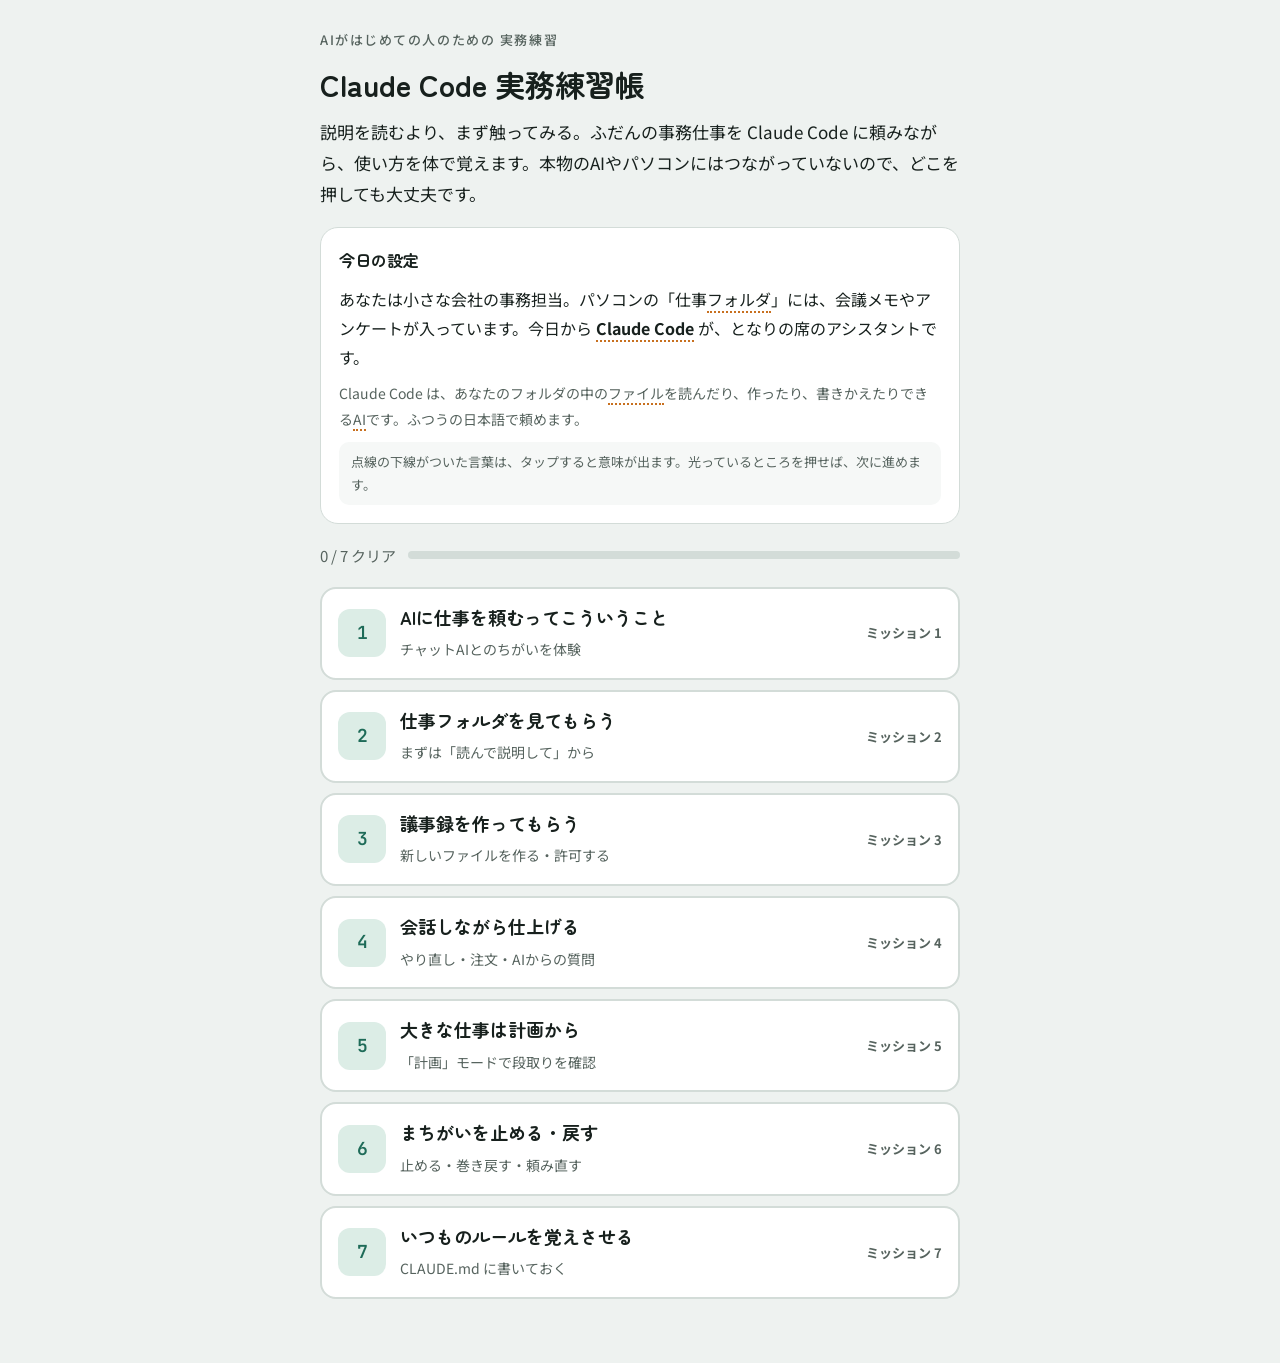
==== commit 0d311db0: "実務編を初心者向けに強化：ミッション0・用語の説明・操作ガイド - ミッション0「AIに仕事を頼むってこういうこと」でチャットAIとの違いを体験 - 点線の言葉をタップすると意味が出る用語説明を追加 " ====
--- a/claude-code/index.html
+++ b/claude-code/index.html
@@ -51,6 +51,7 @@
 }
 
 * { box-sizing: border-box; }
+[hidden] { display: none !important; }
 html { -webkit-text-size-adjust: 100%; }
 body {
   margin: 0; background: var(--bg); color: var(--ink);
@@ -193,6 +194,19 @@
 .panel { background: var(--surface); border-radius: 18px; padding: 20px; border: 1px solid var(--line); display: flex; flex-direction: column; gap: 12px; }
 ol.tips, ul.tips { margin: 0; padding-left: 1.3em; display: flex; flex-direction: column; gap: 8px; font-size: 16px; }
 
+.gl { border-bottom: 2px dotted var(--spark); cursor: help; }
+.gl:hover { background: var(--spark-soft); }
+.gl-note { font-size: 13px; color: var(--muted); background: var(--desk); border-radius: 10px; padding: 8px 12px; }
+.sheet { position: fixed; inset: 0; z-index: 50; background: rgba(0,0,0,.35); display: flex; align-items: flex-end; justify-content: center; }
+.sheet-in { background: var(--surface); color: var(--ink); width: 100%; max-width: 640px; border-radius: 20px 20px 0 0; padding: 20px max(20px, env(safe-area-inset-right, 0px)) calc(20px + env(safe-area-inset-bottom, 0px)) max(20px, env(safe-area-inset-left, 0px)); display: flex; flex-direction: column; gap: 10px; animation: rise .2s ease both; }
+.sheet-k { font-family: var(--font-display); font-weight: 700; font-size: 20px; }
+.guide { outline: 3px solid var(--spark) !important; outline-offset: 3px; animation: guide 1.1s ease-in-out infinite !important; }
+@keyframes guide { 50% { outline-offset: 7px; } }
+.cmp { background: var(--surface); border: 1px solid var(--line); border-radius: 18px; overflow: hidden; display: flex; flex-direction: column; }
+.cmp-head { padding: 10px 14px; background: var(--desk); border-bottom: 1px solid var(--line); font-size: 14px; font-weight: 700; }
+.cmp-body { padding: 12px 14px; display: flex; flex-direction: column; gap: 10px; }
+.cmp .btn { border-radius: 0; border-width: 2px 0 0; }
+.cmp .msg.ai::before { content: "チャットAI"; color: var(--muted); }
 @keyframes rise { from { opacity: 0; transform: translateY(6px); } to { opacity: 1; transform: none; } }
 @keyframes pop { 0% { transform: scale(.9); } 60% { transform: scale(1.04); } 100% { transform: none; } }
 @keyframes blink { 50% { opacity: 0; } }
@@ -218,7 +232,7 @@
   'use strict';
 
   /* ---------- per-viewer progress ---------- */
-  var KEY = 'claude-code-jitsumu-v1';
+  var KEY = 'claude-code-jitsumu-v2';
   function loadDone() { try { var v = JSON.parse(localStorage.getItem(KEY) || '[]'); return Array.isArray(v) ? v : []; } catch (e) { return []; } }
   function saveDone() { try { localStorage.setItem(KEY, JSON.stringify(doneList)); } catch (e) {} }
   var doneList = loadDone();
@@ -267,6 +281,7 @@
     say: function (who, text, isHtml) {
       var m = h('<div class="msg ' + who + '"></div>');
       if (isHtml) m.innerHTML = text; else m.textContent = text;
+      if (who === 'sys') glossify(m);
       return push(m);
     },
     act: function (kind, name, working) {
@@ -310,6 +325,7 @@
         var opts = h('<div class="opts"><button data-v="yes">1. はい</button><button data-v="always">2. はい。この会話のあいだは聞かずにOK</button><button data-v="no">3. いいえ。どうしてほしいか伝える</button></div>');
         card.appendChild(opts);
         push(card);
+        setTimeout(applyFocus, 0);
         S.pending = function (v) {
           S.pending = null;
           opts.querySelectorAll('button').forEach(function (b) { b.disabled = true; if (b.dataset.v === v) b.classList.add('chosen'); });
@@ -331,9 +347,84 @@
       }
       return push(card);
     },
+    fallback: function (text) {
+      api.say('ai', text);
+      api.say('sys', 'うまく伝わらなかったみたい。この練習は、決まった言葉にしか反応できません（本物の Claude Code は、もっと自由に話せます）。下の「おすすめのお願い」をタップしてみよう。');
+      S.ctx.fb = true;
+    },
     setMode: function (m) { S.mode = m; renderMode(); },
     refresh: function () { renderChips(); }
   };
+
+  var GLOSS = {
+    'Claude Code': 'Anthropic という会社が作ったAI。あなたのパソコンのフォルダの中で、ファイルを読んだり、作ったり、書きかえたりできます。',
+    'CLAUDE.md': 'Claude Code が毎回いちばん最初に読む「いつものお願いメモ」。仕事フォルダの中に置いておくファイルです。',
+    'AIエージェント': '答えるだけでなく、自分で手を動かして仕事を進めるAIのこと。Claude Code はその一つです。',
+    'チャットAI': 'スマホやブラウザで、文章で質問すると文章で答えてくれるAI。あなたのファイルを直接さわることはできません。',
+    'AI': '人工知能。人の言葉を理解して、文章を書いたり作業を手伝ったりしてくれるコンピューターのしくみ。',
+    'フォルダ': 'ファイルをまとめて入れておく入れ物。紙の書類を入れる「ファイルケース」のようなものです。',
+    'ファイル': 'パソコンの中の1つ1つの書類。文章、表、写真などが、それぞれファイルとして保存されています。',
+    '.md': '「マークダウン」という形式の文章ファイル。「#」で見出し、「-」で箇条書きが書けます。メモ帳でも開けます。',
+    '.csv': '表のデータを、カンマ（,）で区切って保存したファイル。エクセルで開けます。',
+    '.txt': '文字だけのシンプルなファイル。メモ帳で開けます。',
+    'モード': 'Claude Code の動き方の切りかえ。「ふつう」は毎回確認、「自動OK」は書きかえを確認なしで進める、「計画」は読むだけで計画を立てる、の3つです。',
+    '自動OK': 'ファイルを書きかえるたびの「いいですか？」を省略するモード。速いけれど、まちがいに気づきにくくなります。',
+    '許可': 'Claude Code がファイルを作ったり変えたりする前に「いいですか？」と聞いてくること。あなたが「はい」と答えて、はじめて実行されます。',
+    'Esc': 'キーボードの左上にある「Esc（エスケープ）」キー。本物の Claude Code では、このキーで作業を止められます。',
+    'Shift': 'Shift（シフト）キーを押しながら Tab（タブ）キーを押すと、本物の Claude Code のモードが切りかわります。',
+    '/rewind': '本物の Claude Code で、作業を前の状態に巻き戻す命令です。お願いを書く欄に「/rewind」と打ちます。',
+    '/clear': '会話をリセットする命令。前の話を忘れて、新しい話を始めます。',
+    '/init': 'フォルダを調べて、CLAUDE.md のひな形を作ってくれる命令です。'
+  };
+  var GLOSS_RE = new RegExp(Object.keys(GLOSS).sort(function (a, b) { return b.length - a.length; }).map(function (k) { return k.replace(/[.*+?^${}()|[\]\\/]/g, '\\$&'); }).join('|'), 'g');
+  function glossify(root) {
+    if (!root) return;
+    var used = {};
+    var walker = document.createTreeWalker(root, NodeFilter.SHOW_TEXT, {
+      acceptNode: function (n) { return n.parentElement.closest('button, pre, input, a, .gl, .tag, .fn') ? NodeFilter.FILTER_REJECT : NodeFilter.FILTER_ACCEPT; }
+    });
+    var nodes = []; while (walker.nextNode()) nodes.push(walker.currentNode);
+    nodes.forEach(function (node) {
+      var text = node.nodeValue, last = 0, frag = document.createDocumentFragment(), m, hit = false;
+      GLOSS_RE.lastIndex = 0;
+      while ((m = GLOSS_RE.exec(text))) {
+        if (used[m[0]]) continue;
+        used[m[0]] = true; hit = true;
+        frag.appendChild(document.createTextNode(text.slice(last, m.index)));
+        var sp = document.createElement('span'); sp.className = 'gl'; sp.tabIndex = 0; sp.setAttribute('role', 'button'); sp.dataset.k = m[0]; sp.textContent = m[0];
+        frag.appendChild(sp);
+        last = m.index + m[0].length;
+      }
+      if (!hit) return;
+      frag.appendChild(document.createTextNode(text.slice(last)));
+      node.parentNode.replaceChild(frag, node);
+    });
+  }
+  var sheet = h('<div class="sheet" id="sheet" hidden><div class="sheet-in"><div class="sheet-k" id="sheetk"></div><p id="sheetv"></p><button class="btn sub wide" id="sheetc">閉じる</button></div></div>');
+  document.body.appendChild(sheet);
+  function showGloss(k) { document.getElementById('sheetk').textContent = k; document.getElementById('sheetv').textContent = GLOSS[k]; sheet.hidden = false; document.getElementById('sheetc').focus(); }
+  document.getElementById('sheetc').onclick = function () { sheet.hidden = true; };
+  sheet.addEventListener('click', function (e) { if (e.target === sheet) sheet.hidden = true; });
+  document.addEventListener('click', function (e) { var g = e.target.closest && e.target.closest('.gl'); if (g) showGloss(g.dataset.k); });
+  document.addEventListener('keydown', function (e) { if (e.key === 'Escape') sheet.hidden = true; var g = e.target.closest && e.target.closest('.gl'); if (g && (e.key === 'Enter' || e.key === ' ')) { e.preventDefault(); showGloss(g.dataset.k); } });
+
+  function fileEl(name) {
+    var all = document.querySelectorAll('#files .file');
+    for (var i = 0; i < all.length; i++) if (all[i].textContent === name) return all[i];
+    return null;
+  }
+  function applyFocus() {
+    document.querySelectorAll('.guide').forEach(function (x) { x.classList.remove('guide'); });
+    if (!S) return;
+    var el = null;
+    if (S.pending) { var ps = document.querySelectorAll('.perm .opts button[data-v="yes"]'); el = ps[ps.length - 1]; }
+    else if (S.busy) { var st = document.getElementById('stop'); el = st && !st.hidden ? st : null; }
+    else {
+      var all = S.def.goals.every(function (g) { return S.goals[g.id]; });
+      if (!all) el = (S.def.focus && S.def.focus(S)) || document.querySelector('#chips .chip');
+    }
+    if (el) el.classList.add('guide');
+  }
 
   function push(node) {
     var chat = document.getElementById('chat');
@@ -367,7 +458,7 @@
     document.getElementById('inp').disabled = b;
     document.getElementById('send').disabled = b;
     document.getElementById('chips').hidden = b;
-    if (!b) renderChips();
+    if (!b) renderChips(); else applyFocus();
   }
 
   function send(text) {
@@ -381,6 +472,64 @@
 
   /* ---------- MISSIONS ---------- */
   var MISSIONS = [
+    {
+      title: 'AIに仕事を頼むってこういうこと',
+      short: 'チャットAIとのちがいを体験',
+      lead: 'スマホなどで使うチャットAIと、Claude Code。同じお願いをしたらどうなるか、比べてみましょう。お願いは「案内文の日付を12月21日に変えて」です。',
+      files: function () { return { '案内文_下書き.txt': DRAFT, '会議メモ_1104.txt': MEMO }; },
+      goals: [
+        { id: 'a', text: 'まず、ふつうのチャットAIに頼んでみる' },
+        { id: 'b', text: '同じことを Claude Code に頼んで、「はい」で許可する' },
+        { id: 'c', text: '案内文のファイルを開いて、本当に変わったか確かめる' }
+      ],
+      pre: function (box, api, S) {
+        var card = h('<section class="cmp"><div class="cmp-head">💬 チャットAI</div><div class="cmp-body" id="cmpbody"><p class="muted" style="font-size:14px">文章で聞くと、文章で答えてくれるAIです。</p></div>' +
+          '<button class="btn wide sub" id="chatai-btn">チャットAIに「案内文の日付を12月21日に変えて」と送る</button></section>');
+        box.appendChild(card);
+        var b = card.querySelector('#chatai-btn');
+        b.onclick = function () {
+          b.disabled = true;
+          var body = card.querySelector('#cmpbody');
+          body.appendChild(h('<div class="msg you">案内文の日付を12月21日に変えて</div>'));
+          setTimeout(function () {
+            body.appendChild(h('<div class="msg ai">では、案内文の「12/14」を「12/21」に書きかえてください。書きかえた文章はこちらです。\n\n年末イベントやります。12/21です。市民ホールでやるので来てください。申し込みは鈴木まで。</div>'));
+          }, 700);
+          setTimeout(function () {
+            var n = h('<div class="msg sys">チャットAIは「こう直してね」と教えてくれるだけ。ファイルを開いて直すのは、あなたの仕事です。仕事フォルダの案内文は、まだ 12/14 のままです。</div>');
+            glossify(n); body.appendChild(n);
+            api.goal('a');
+            api.say('sys', 'では、下の Claude Code に同じことを頼んでみよう。');
+          }, 1500);
+        };
+      },
+      chips: function (S) { return S.goals.a && !S.goals.b ? ['案内文の日付を12月21日に変えて'] : []; },
+      examples: ['案内文の日付を12月21日に変えて'],
+      hint: function (S) { return !S.goals.a ? '上の「チャットAIに…送る」ボタンから始めよう' : S.goals.b && !S.goals.c ? '「案内文_下書き.txt」をタップして開いてみよう' : ''; },
+      focus: function (S) { return !S.goals.a ? document.getElementById('chatai-btn') : S.goals.b && !S.goals.c ? fileEl('案内文_下書き.txt') : null; },
+      onSend: async function (t, api, S) {
+        if (!S.goals.a) { if (!await api.wait(400)) return; api.say('sys', '先に、上の「チャットAI」に頼んでみよう。比べるとちがいがよくわかります。'); return; }
+        if (has(t, '日付', '21', '２１', '変え', 'かえ')) {
+          api.act('読む', '案内文_下書き.txt', true);
+          if (!await api.wait(1000)) return;
+          var after = DRAFT.replace('12/14', '12/21');
+          if (S.files['案内文_下書き.txt'] === after) { api.say('ai', 'もう 12/21 になっています。'); return; }
+          api.say('ai', '案内文_下書き.txt の「12/14」を「12/21」に書きかえます。');
+          api.say('sys', 'Claude Code は、ファイルを変える前に「いいですか？」と聞いてきます。中身を見て「1. はい」を押そう。');
+          var v = await api.permit({ kind: '直す', file: '案内文_下書き.txt', before: S.files['案内文_下書き.txt'], after: after });
+          if (v === 'yes' || v === 'always') {
+            api.setFile('案内文_下書き.txt', after);
+            api.say('ai', '書きかえました。');
+            api.goal('b');
+            api.say('sys', 'Claude Code は、ファイルを自分で開いて書きかえました。このように「実際に手を動かすAI」を「AIエージェント」と呼びます。ファイルを開いて確かめてみよう。');
+          } else if (v === 'no') api.say('ai', 'わかりました、変えずにおきます。');
+          return;
+        }
+        if (!await api.wait(600)) return;
+        api.fallback('何をしましょうか？');
+      },
+      onOpen: function (name, api, S) { if (name === '案内文_下書き.txt' && S.goals.b) api.goal('c'); },
+      tip: '<b>チャットAIは「答える」AI。Claude Code は、あなたのフォルダの中で「実際に手を動かす」AI</b>（AIエージェント）です。だからこそ、ファイルを変える前に「いいですか？」と聞いてくれます。'
+    },
     {
       title: '仕事フォルダを見てもらう',
       short: 'まずは「読んで説明して」から',
@@ -419,8 +568,10 @@
           return;
         }
         if (!await api.wait(600)) return;
-        api.say('ai', 'どのファイルについて知りたいですか？\nたとえば「会議メモには何が書いてある？」のように聞いてください。');
-      },
+        api.fallback('どのファイルについて知りたいですか？\nたとえば「会議メモには何が書いてある？」のように聞いてください。');
+      },
+      examples: ['会議メモには何が書いてある？短くまとめて'],
+      focus: function (S) { return S.goals.b && !S.goals.c ? fileEl(S.ctx.summarized) : null; },
       onOpen: function (name, api, S) { if (S.goals.b && S.ctx.summarized === name) api.goal('c'); },
       tip: '<b>読むだけなら許可はいりません。</b>ファイルは何も変わらないので、最初は「読んで説明して」から始めると安心です。AIの答えはまちがうこともあるので、<b>元のファイルと見比べるクセ</b>をつけましょう。'
     },
@@ -445,7 +596,7 @@
         var makeReq = has(t, '議事録') || (has(t, '作') && has(t, '会議', 'メモ'));
         if (!makeReq && !(style && S.ctx.asked)) {
           if (!await api.wait(600)) return;
-          api.say('ai', '何を作りましょうか？ 元にするファイルと、作ってほしいものを教えてください。\n例：「会議メモから議事録を作って」');
+          api.fallback('何を作りましょうか？ 元にするファイルと、作ってほしいものを教えてください。\n例：「会議メモから議事録を作って」');
           return;
         }
         S.ctx.asked = true;
@@ -467,6 +618,8 @@
           api.say('ai', 'わかりました、保存はやめておきます。どこを変えればいいですか？');
         }
       },
+      examples: ['会議メモから議事録を作って、議事録_1104.md に保存して', '担当と締切を表にして'],
+      focus: function (S) { return S.goals.b && !S.goals.c ? fileEl('議事録_1104.md') : null; },
       onOpen: function (name, api, S) { if (name === '議事録_1104.md') api.goal('c'); },
       tip: '<b>ファイルを作るとき・書きかえるときは、必ず「いいですか？」と聞いてくれます。</b>中身を読んでから「はい」。気に入らなければ「いいえ」を選んで、「表にして」「短くして」と注文をつけられます。'
     },
@@ -505,7 +658,7 @@
         else if (has(t, '丁寧', 'ていねい', '直して', 'きれい', '案内', 'お客', '敬語')) next = { short: c.short, time: c.time };
         if (!next) {
           if (!await api.wait(600)) return;
-          api.say('ai', 'どのように直しましょうか？ たとえば「もっと短くして」「開始時間も入れて」のように教えてください。');
+          api.fallback('どのように直しましょうか？ たとえば「もっと短くして」「開始時間も入れて」のように教えてください。');
           return;
         }
         api.act('読む', '案内文_下書き.txt', true);
@@ -526,6 +679,7 @@
           api.say('ai', 'わかりました。どう直せばいいですか？');
         }
       },
+      examples: ['もっと短くして', '開始時間も入れて'],
       tip: '<b>一回で完璧をめざさなくてOK。</b>人に頼むときと同じで、「もっと短く」「ここも入れて」と会話しながら仕上げます。AIはわからないことを<b>聞き返してくれる</b>ので、きちんと答えてあげましょう。'
     },
     {
@@ -545,6 +699,8 @@
       },
       hint: function (S) { return !S.goals.a ? '「モード：ふつう」ボタンを2回押すと「計画」になります' : ''; },
       onMode: function (m, api, S) { if (m === 'plan') api.goal('a'); },
+      examples: ['アンケート結果を集計して、レポートを作って'],
+      focus: function (S) { return !S.goals.a ? document.getElementById('modeb') : null; },
       onSend: async function (t, api, S) {
         var c = S.ctx;
         if (c.planned && has(t, 'グラフ', '表だけ', 'いらない')) {
@@ -557,7 +713,7 @@
         }
         if (!has(t, 'アンケート', '集計', 'レポート', 'まとめ')) {
           if (!await api.wait(600)) return;
-          api.say('ai', '何をしましょうか？ 例：「アンケート結果を集計して、レポートを作って」');
+          api.fallback('何をしましょうか？ 例：「アンケート結果を集計して、レポートを作って」');
           return;
         }
         if (S.mode !== 'plan') {
@@ -594,7 +750,8 @@
         return [];
       },
       hint: function (S) { return ''; },
-      intro: function (api) { api.say('sys', 'このミッションは「自動OK」モードから始まります。書きかえのたびに聞かれないので、作業が速いぶん、まちがいにも気づきにくくなります。'); },
+      examples: ['ファイルを見やすく整えて', '元に戻して', '議事録_1104.md の見出しだけ整えて。会議メモは変えないで'],
+      intro: function (api) { api.say('sys', 'このミッションは、わざと「自動OK」モードにしてあります。自動OK は、ファイルを書きかえるたびの「いいですか？」を省略するモードです。作業は速くなりますが、まちがいに気づきにくくなります。そのこわさを、ここで安全に体験しておきましょう。'); },
       onStop: function (api, S) {
         if (!S.ctx.running) return;
         S.ctx.running = false;
@@ -651,7 +808,7 @@
           return;
         }
         if (!await api.wait(600)) return;
-        api.say('ai', 'どのファイルを、どうしたいですか？');
+        api.fallback('どのファイルを、どうしたいですか？');
       },
       tip: '<b>まちがいに気づいたら、すぐ「止める」（Esc キー）。</b>やってしまったあとでも「元に戻して」（/rewind）で戻せます。頼むときは<b>「〇〇だけ」「〇〇は変えないで」</b>と範囲をはっきり書くと、まちがいが減ります。'
     },
@@ -678,6 +835,8 @@
       },
       hint: function (S) { return S.goals.a && !S.goals.b ? '下の「新しい会話」ボタンを押してみよう' : ''; },
       intro: function (api) { api.say('sys', 'まずは「会議メモをまとめて」と頼んで、ふだんのまとめ方を見ておくと、あとで違いがよくわかります。'); },
+      examples: ['会議メモをまとめて', '毎回のルールを CLAUDE.md に書いておいて：敬語で、最初に結論、だれがいつまでにを必ず書く'],
+      focus: function (S) { return S.goals.a && !S.goals.b ? document.getElementById('newchat') : null; },
       onNewChat: function (api, S) {
         api.say('sys', '新しい会話です。前の話は覚えていません。でも CLAUDE.md だけは、毎回最初に読みます。（本物では /clear）');
         if ('CLAUDE.md' in S.files) api.goal('b');
@@ -709,7 +868,7 @@
           return;
         }
         if (!await api.wait(600)) return;
-        api.say('ai', '何をしましょうか？');
+        api.fallback('何をしましょうか？');
       },
       tip: '<b>毎回伝えたいことは CLAUDE.md へ。</b>会話が変わっても、起動するたびに読まれる「いつものお願いメモ」です。ただし<b>パスワードや個人情報は書かない</b>こと。本物では /init と打つと、ひな形を作ってくれます。'
     }
@@ -753,8 +912,9 @@
       '<p>説明を読むより、まず触ってみる。ふだんの事務仕事を Claude Code に頼みながら、使い方を体で覚えます。本物のAIやパソコンにはつながっていないので、どこを押しても大丈夫です。</p>' +
       '</header>' +
       '<div class="story"><b class="k">今日の設定</b><p>あなたは小さな会社の事務担当。パソコンの「仕事フォルダ」には、会議メモやアンケートが入っています。今日から <b>Claude Code</b> が、となりの席のアシスタントです。</p>' +
-      '<p class="muted" style="font-size:14px">Claude Code は、あなたのフォルダの中のファイルを読んだり、作ったり、書きかえたりできるAIです。ふつうの日本語で頼めます。</p></div>' +
-      '<div class="meter"><span>' + n + ' / 6 クリア</span><div class="meter-bar"><div class="meter-fill" style="width:' + (n / 6 * 100) + '%"></div></div></div>' +
+      '<p class="muted" style="font-size:14px">Claude Code は、あなたのフォルダの中のファイルを読んだり、作ったり、書きかえたりできるAIです。ふつうの日本語で頼めます。</p>' +
+      '<p class="gl-note">点線の下線がついた言葉は、タップすると意味が出ます。光っているところを押せば、次に進めます。</p></div>' +
+      '<div class="meter"><span>' + n + ' / ' + MISSIONS.length + ' クリア</span><div class="meter-bar"><div class="meter-fill" style="width:' + (n / MISSIONS.length * 100) + '%"></div></div></div>' +
       '<div class="m-list">';
     MISSIONS.forEach(function (m, i) {
       var d = doneList.indexOf(i) !== -1;
@@ -763,8 +923,9 @@
         '<span class="st">' + (d ? 'クリア' : 'ミッション ' + (i + 1)) + '</span></button>';
     });
     html += '</div>';
-    if (n === 6) html += '<button class="btn wide spark" id="fin">まとめを見る</button>';
+    if (n === MISSIONS.length) html += '<button class="btn wide spark" id="fin">まとめを見る</button>';
     app.innerHTML = html;
+    glossify(app.querySelector('.story'));
     app.querySelectorAll('.m-card').forEach(function (b) { b.onclick = function () { startMission(+b.dataset.i); }; });
     var f = document.getElementById('fin'); if (f) f.onclick = renderFinish;
     window.scrollTo(0, 0);
@@ -775,9 +936,10 @@
     var def = MISSIONS[i];
     S = { i: i, def: def, files: def.files(), changed: {}, mode: def.mode || 'normal', busy: false, token: 0, goals: {}, ctx: {}, allowAll: false, pending: null, viewing: null };
     app.innerHTML =
-      '<div class="topbar"><button class="back" id="back">← ミッション一覧</button><span class="eyebrow">ミッション ' + (i + 1) + ' / 6</span></div>' +
+      '<div class="topbar"><button class="back" id="back">← ミッション一覧</button><span class="eyebrow">ミッション ' + (i + 1) + ' / ' + MISSIONS.length + '</span></div>' +
       '<h2>' + def.title + '</h2>' +
-      '<section class="goalcard"><p class="lead">' + def.lead + '</p><ul class="goals" id="goals"></ul></section>' +
+      '<section class="goalcard"><p class="lead" id="lead">' + def.lead + '</p><ul class="goals" id="goals"></ul></section>' +
+      '<div id="pre"></div>' +
       '<section class="desk">' +
         '<div class="desk-head"><span>📁 仕事フォルダ</span><span class="app">Claude Code</span></div>' +
         '<div class="files" id="files"></div><div class="files-hint">ファイル名をタップすると中身が見られます</div>' +
@@ -810,6 +972,8 @@
       renderChips();
     };
     document.getElementById('form').addEventListener('submit', function (e) { e.preventDefault(); send(document.getElementById('inp').value); });
+    if (def.pre) def.pre(document.getElementById('pre'), api, S);
+    glossify(document.getElementById('lead'));
     renderGoals(); renderFiles(); renderMode();
     api.say('ai', 'こんにちは。仕事フォルダを開いています。何をしましょうか？');
     if (def.intro) def.intro(api);
@@ -822,10 +986,11 @@
     ul.innerHTML = '';
     S.def.goals.forEach(function (g) {
       var li = document.createElement('li');
-      li.textContent = g.text;
+      var sp = document.createElement('span'); sp.textContent = g.text; li.appendChild(sp);
       if (S.goals[g.id]) li.className = 'ok' + (g.id === justId ? ' just' : '');
       ul.appendChild(li);
     });
+    glossify(ul);
     renderChips();
   }
   function renderFiles(newName) {
@@ -838,6 +1003,7 @@
       b.onclick = function () { if (S.viewing === name) closeFile(); else openFile(name); };
       box.appendChild(b);
     });
+    applyFocus();
   }
   function openFile(name, silent) {
     S.viewing = name;
@@ -858,12 +1024,14 @@
     var box = document.getElementById('chips'); if (!box || !S) return;
     box.innerHTML = '';
     var list = S.def.chips(S);
+    if (!list.length && S.ctx.fb && S.def.examples) list = S.def.examples;
     var hint = S.def.hint ? S.def.hint(S) : '';
     if (list.length) {
       box.appendChild(h('<span class="lab">おすすめのお願い（タップで送信。自分で書いてもOK）</span>'));
       list.forEach(function (t) { var c = document.createElement('button'); c.className = 'chip'; c.type = 'button'; c.textContent = t; c.onclick = function () { send(t); }; box.appendChild(c); });
     }
     if (hint) box.appendChild(h('<span class="lab" style="color:var(--spark);font-weight:700">👉 ' + esc(hint) + '</span>'));
+    applyFocus();
   }
 
   function showClear() {
@@ -883,6 +1051,8 @@
     again.onclick = function () { startMission(i); };
     c.appendChild(again);
     box.appendChild(c);
+    glossify(c.querySelector('.tip'));
+    applyFocus();
     c.scrollIntoView({ behavior: 'smooth', block: 'start' });
   }
 
@@ -891,7 +1061,8 @@
     app.innerHTML =
       '<div class="topbar"><button class="back" id="back">← ミッション一覧</button><span class="eyebrow">ぜんぶクリア</span></div>' +
       '<section class="clear"><div class="clear-top"><div class="stamp">全制覇</div><div><h2>おつかれさまでした！</h2><p class="muted">「頼む → 確かめる → 任せる」の流れを体験できました。</p></div></div></section>' +
-      '<section class="panel"><h3>実務で使うときの6つのコツ</h3><ol class="tips">' +
+      '<section class="panel"><h3>実務で使うときの7つのコツ</h3><ol class="tips">' +
+      '<li>Claude Code は、答えるだけでなく、実際にファイルを変えるAI。</li>' +
       '<li>まずは「読んで説明して」から。読むだけならファイルは変わらない。</li>' +
       '<li>「いいですか？」と聞かれたら、中身を読んでから答える。</li>' +
       '<li>一回で完璧をめざさず、会話しながら仕上げる。</li>' +
@@ -906,6 +1077,7 @@
       '</ul><p><a href="https://code.claude.com/docs" target="_blank" rel="noopener">Claude Code 公式ドキュメント</a></p></section>' +
       '<button class="btn wide sub" id="reset">記録をリセットする</button>';
     document.getElementById('back').onclick = renderHome;
+    app.querySelectorAll('.panel').forEach(glossify);
     var r = document.getElementById('reset');
     r.onclick = function () {
       if (r.dataset.armed) { doneList = []; saveDone(); renderHome(); return; }
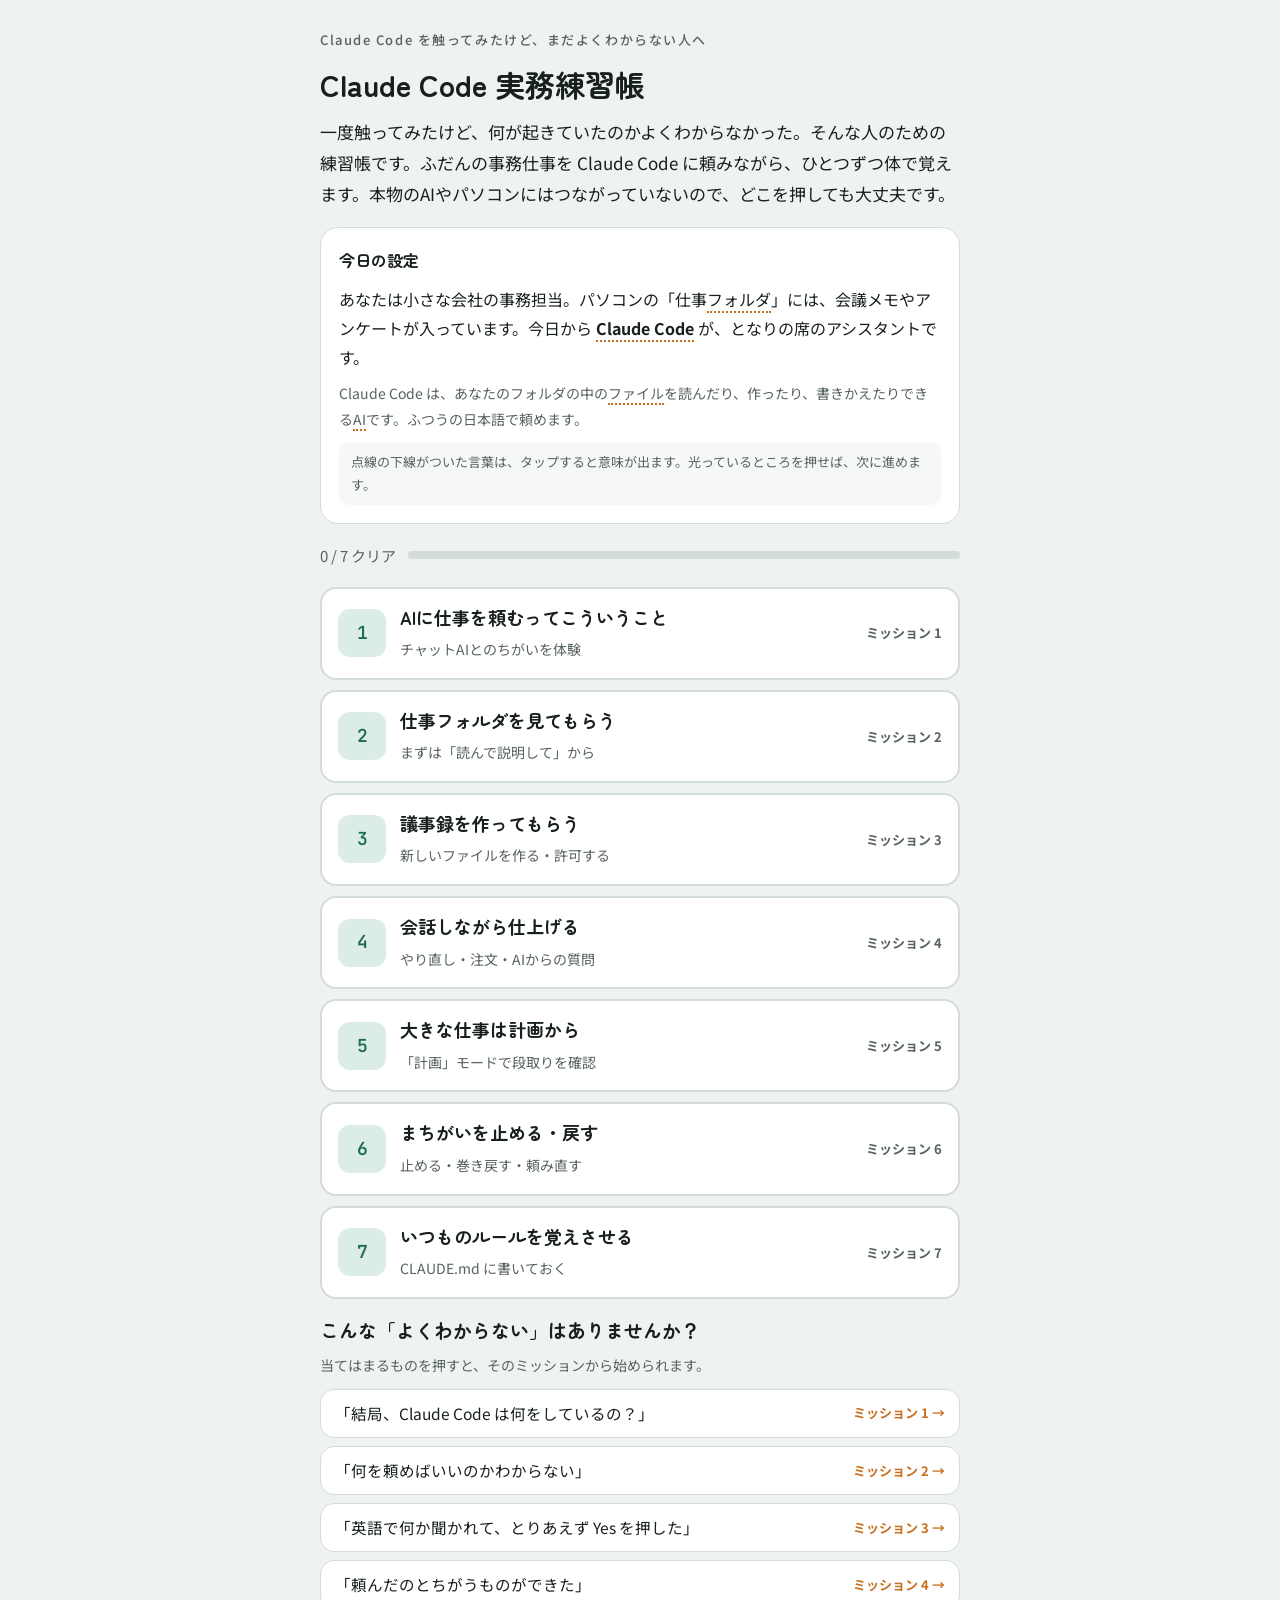
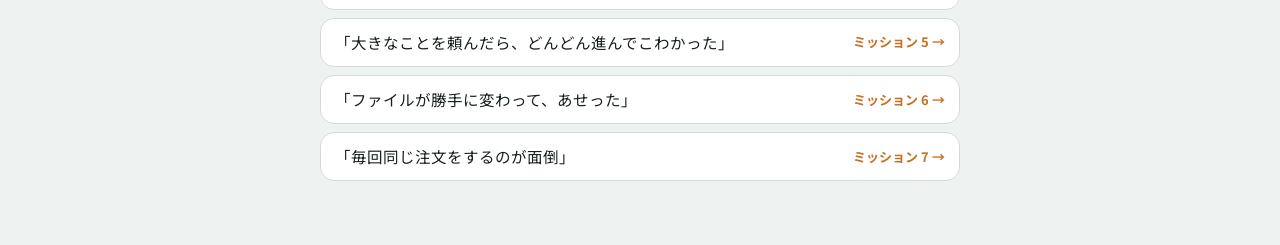
==== commit 8e66a167: "実務編を「一度触ったけどよくわからない人」向けに調整 - トップに「よくわからない」体験から各ミッションへ飛べる入口を追加 - クリア時に「本物の画面では（例）」を表示し、英語の表示と練習を対応づけ " ====
--- a/claude-code/index.html
+++ b/claude-code/index.html
@@ -207,6 +207,16 @@
 .cmp-body { padding: 12px 14px; display: flex; flex-direction: column; gap: 10px; }
 .cmp .btn { border-radius: 0; border-width: 2px 0 0; }
 .cmp .msg.ai::before { content: "チャットAI"; color: var(--muted); }
+.real { display: flex; flex-direction: column; gap: 8px; }
+.real-h { font-size: 13px; font-weight: 700; color: var(--muted); letter-spacing: .05em; }
+.real pre { margin: 0; background: #131A18; color: #E2ECE8; font-family: var(--font-mono); font-size: 12.5px; line-height: 1.7; border-radius: 12px; padding: 12px 14px; white-space: pre-wrap; word-break: break-word; }
+.real p { font-size: 15px; }
+.real p b { color: var(--accent); }
+.faq { display: flex; flex-direction: column; gap: 10px; }
+.faq-list { display: flex; flex-direction: column; gap: 8px; }
+.faq-item { display: flex; justify-content: space-between; align-items: center; gap: 10px; flex-wrap: wrap; text-align: left; background: var(--surface); border: 1.5px solid var(--line); border-radius: 14px; padding: 12px 14px; cursor: pointer; font-size: 15.5px; line-height: 1.5; }
+.faq-item:hover { border-color: var(--spark); }
+.faq-go { font-size: 13px; font-weight: 700; color: var(--spark); white-space: nowrap; }
 @keyframes rise { from { opacity: 0; transform: translateY(6px); } to { opacity: 1; transform: none; } }
 @keyframes pop { 0% { transform: scale(.9); } 60% { transform: scale(1.04); } 100% { transform: none; } }
 @keyframes blink { 50% { opacity: 0; } }
@@ -474,6 +484,7 @@
   var MISSIONS = [
     {
       title: 'AIに仕事を頼むってこういうこと',
+      real: { lines: '> 案内文の日付を12月21日に変えて\n\n● Read(案内文_下書き.txt)\n● Update(案内文_下書き.txt)\n  ⎿  Updated 案内文_下書き.txt', note: '「●」の行は、Claude Code が手を動かした記録です。<b>Read＝読む、Update＝直す、Write＝作る</b>。触ってみたときに流れていた英語の行は、これだったんです。' },
       short: 'チャットAIとのちがいを体験',
       lead: 'スマホなどで使うチャットAIと、Claude Code。同じお願いをしたらどうなるか、比べてみましょう。お願いは「案内文の日付を12月21日に変えて」です。',
       files: function () { return { '案内文_下書き.txt': DRAFT, '会議メモ_1104.txt': MEMO }; },
@@ -532,6 +543,7 @@
     },
     {
       title: '仕事フォルダを見てもらう',
+      real: { lines: '> 会議メモには何が書いてある？\n\n● Read(会議メモ_1104.txt)\n  ⎿  Read 7 lines\n\n● 11月4日の定例会議のメモです。…', note: '<b>Read の行だけなら、ファイルは何も変わっていません。</b>読んだだけなので、確認も出てきません。' },
       short: 'まずは「読んで説明して」から',
       lead: 'Claude Code は、あなたのフォルダの中のファイルを読めます。まずは何も変えずに、中身を説明してもらいましょう。',
       files: function () { return { '会議メモ_1104.txt': MEMO, 'アンケート結果.csv': CSV, '案内文_下書き.txt': DRAFT }; },
@@ -577,6 +589,7 @@
     },
     {
       title: '議事録を作ってもらう',
+      real: { lines: 'Do you want to create 議事録_1104.md?\n❯ 1. Yes\n  2. Yes, allow all edits during this session (shift+tab)\n  3. No, and tell Claude what to do differently (esc)', note: '触ってみたときに出てきた英語の質問は、これです。<b>1 が「はい」、2 が「この会話中は聞かずにOK」、3 が「いいえ、別の方法を伝える」</b>。上下の矢印キーで選んで Enter、または数字キーで選べます。' },
       short: '新しいファイルを作る・許可する',
       lead: '会議メモから、きちんとした議事録を作ってもらいましょう。ファイルを作る前に、Claude Code は「作ってもいい？」と聞いてきます。',
       files: function () { return { '会議メモ_1104.txt': MEMO, 'アンケート結果.csv': CSV, '案内文_下書き.txt': DRAFT }; },
@@ -625,6 +638,7 @@
     },
     {
       title: '会話しながら仕上げる',
+      real: { lines: '> もっと短くして\n\n● Update(案内文_下書き.txt)\n…\n\n> 13時から16時まで', note: '<b>特別な操作はいりません。</b>Claude Code の返事のあとに、続けて日本語で書くだけで、前の話の続きとして直してくれます。' },
       short: 'やり直し・注文・AIからの質問',
       lead: '案内文の下書きを、お客さんに出せる文章に直してもらいます。一回で完璧じゃなくて大丈夫。会話しながら仕上げましょう。',
       files: function () { return { '会議メモ_1104.txt': MEMO, '案内文_下書き.txt': DRAFT }; },
@@ -684,6 +698,7 @@
     },
     {
       title: '大きな仕事は計画から',
+      real: { lines: '⏸ plan mode on (shift+tab to cycle)\n\n…（計画が表示される）…\n\nWould you like to proceed?\n❯ 1. Yes, and auto-accept edits\n  2. Yes, and manually approve edits\n  3. No, keep planning', note: '入力欄の下に<b>「⏸ plan mode on」</b>と出ていれば計画モードです。計画のあとの質問は、<b>1＝計画OK・書きかえも自動で、2＝計画OK・書きかえは毎回確認、3＝まだ計画を練る</b>。迷ったら 2 が安心です。' },
       short: '「計画」モードで段取りを確認',
       lead: 'アンケートを集計して、レポートを作ってもらいます。大きめの仕事は、いきなり作業させずに、まず計画を見せてもらうと安心です。',
       files: function () { return { 'アンケート結果.csv': CSV, '会議メモ_1104.txt': MEMO }; },
@@ -734,6 +749,7 @@
     },
     {
       title: 'まちがいを止める・戻す',
+      real: { lines: '⏵⏵ accept edits on (shift+tab to cycle)\n\n✻ Working… (esc to interrupt)\n\n> /rewind', note: '<b>「⏵⏵ accept edits on」</b>が自動OKモードの印。作業中に出る<b>「esc to interrupt」</b>は「Esc キーで止められます」という意味です。戻すときは /rewind と打つか、Esc キーを2回押します。' },
       short: '止める・巻き戻す・頼み直す',
       lead: 'AIもまちがえます。ぼんやり頼むと、変えてほしくないファイルまで変えてしまうことも。止める・戻す・頼み直すを練習しましょう。',
       mode: 'auto',
@@ -814,6 +830,7 @@
     },
     {
       title: 'いつものルールを覚えさせる',
+      real: { lines: '> /init\n● Write(CLAUDE.md)\n\n> /clear', note: '<b>/init</b> で CLAUDE.md のひな形ができます。あとは「CLAUDE.md に〜を書き足して」と頼めばOK。<b>/clear</b> は会話のリセットです。' },
       short: 'CLAUDE.md に書いておく',
       lead: 'Claude Code は、新しい会話になると前の話を忘れます。毎回伝えたいルールは「CLAUDE.md」というメモに書いておくと、毎回読んで守ってくれます。',
       newChat: true,
@@ -907,9 +924,9 @@
     var n = doneList.length;
     var html =
       '<header class="hero">' +
-      '<p class="eyebrow">AIがはじめての人のための 実務練習</p>' +
+      '<p class="eyebrow">Claude Code を触ってみたけど、まだよくわからない人へ</p>' +
       '<h1>Claude Code 実務練習帳</h1>' +
-      '<p>説明を読むより、まず触ってみる。ふだんの事務仕事を Claude Code に頼みながら、使い方を体で覚えます。本物のAIやパソコンにはつながっていないので、どこを押しても大丈夫です。</p>' +
+      '<p>一度触ってみたけど、何が起きていたのかよくわからなかった。そんな人のための練習帳です。ふだんの事務仕事を Claude Code に頼みながら、ひとつずつ体で覚えます。本物のAIやパソコンにはつながっていないので、どこを押しても大丈夫です。</p>' +
       '</header>' +
       '<div class="story"><b class="k">今日の設定</b><p>あなたは小さな会社の事務担当。パソコンの「仕事フォルダ」には、会議メモやアンケートが入っています。今日から <b>Claude Code</b> が、となりの席のアシスタントです。</p>' +
       '<p class="muted" style="font-size:14px">Claude Code は、あなたのフォルダの中のファイルを読んだり、作ったり、書きかえたりできるAIです。ふつうの日本語で頼めます。</p>' +
@@ -923,9 +940,21 @@
         '<span class="st">' + (d ? 'クリア' : 'ミッション ' + (i + 1)) + '</span></button>';
     });
     html += '</div>';
+    var Q = [
+      ['結局、Claude Code は何をしているの？', 0],
+      ['何を頼めばいいのかわからない', 1],
+      ['英語で何か聞かれて、とりあえず Yes を押した', 2],
+      ['頼んだのとちがうものができた', 3],
+      ['大きなことを頼んだら、どんどん進んでこわかった', 4],
+      ['ファイルが勝手に変わって、あせった', 5],
+      ['毎回同じ注文をするのが面倒', 6]
+    ];
+    html += '<section class="faq"><h3>こんな「よくわからない」はありませんか？</h3><p class="muted" style="font-size:14px">当てはまるものを押すと、そのミッションから始められます。</p><div class="faq-list">' +
+      Q.map(function (q) { return '<button class="faq-item" data-i="' + q[1] + '"><span>「' + q[0] + '」</span><span class="faq-go">ミッション ' + (q[1] + 1) + ' →</span></button>'; }).join('') + '</div></section>';
     if (n === MISSIONS.length) html += '<button class="btn wide spark" id="fin">まとめを見る</button>';
     app.innerHTML = html;
     glossify(app.querySelector('.story'));
+    app.querySelectorAll('.faq-item').forEach(function (b) { b.onclick = function () { startMission(+b.dataset.i); }; });
     app.querySelectorAll('.m-card').forEach(function (b) { b.onclick = function () { startMission(+b.dataset.i); }; });
     var f = document.getElementById('fin'); if (f) f.onclick = renderFinish;
     window.scrollTo(0, 0);
@@ -1042,7 +1071,9 @@
     var last = i === MISSIONS.length - 1;
     box.innerHTML = '';
     var c = h('<section class="clear"><div class="clear-top"><div class="stamp">CLEAR</div><div><h3>ミッション ' + (i + 1) + ' クリア！</h3><p class="muted" style="font-size:14px">' + MISSIONS[i].title + '</p></div></div>' +
-      '<div class="tip">' + MISSIONS[i].tip + '</div></section>');
+      '<div class="tip">' + MISSIONS[i].tip + '</div>' +
+      (MISSIONS[i].real ? '<div class="real"><div class="real-h">本物の画面では（例）</div><pre></pre><p></p></div>' : '') + '</section>');
+    if (MISSIONS[i].real) { c.querySelector('.real pre').textContent = MISSIONS[i].real.lines; c.querySelector('.real p').innerHTML = MISSIONS[i].real.note; }
     var nb = h('<button class="btn wide' + (last ? ' spark' : '') + '"></button>');
     if (!last) { nb.textContent = 'ミッション ' + (i + 2) + '「' + MISSIONS[i + 1].title + '」へ →'; nb.onclick = function () { startMission(i + 1); }; }
     else { nb.textContent = 'まとめへ →'; nb.onclick = renderFinish; }
@@ -1070,10 +1101,10 @@
       '<li>まちがいに気づいたら、止める・戻す。頼むときは範囲をはっきり。</li>' +
       '<li>毎回のルールは CLAUDE.md に書いておく。</li>' +
       '</ol></section>' +
-      '<section class="panel"><h3>本物を使う前に</h3><ul class="tips">' +
+      '<section class="panel"><h3>本物に戻ったら</h3><ul class="tips">' +
       '<li>最初は、大事なファイルのコピーを入れた「練習用フォルダ」で試しましょう。</li>' +
       '<li>パスワードや個人情報は、お願いの文章にも CLAUDE.md にも書かないこと。</li>' +
-      '<li>本物の画面は、ボタンや確認の文が英語で表示されることがあります。この練習と同じ場面だと思えば大丈夫です。</li>' +
+      '<li>本物の画面は、確認の文などが英語で表示されます。各ミッションの「本物の画面では」と見比べれば、どの場面かわかります。英語の表示はバージョンによって少し変わることがあります。</li>' +
       '</ul><p><a href="https://code.claude.com/docs" target="_blank" rel="noopener">Claude Code 公式ドキュメント</a></p></section>' +
       '<button class="btn wide sub" id="reset">記録をリセットする</button>';
     document.getElementById('back').onclick = renderHome;
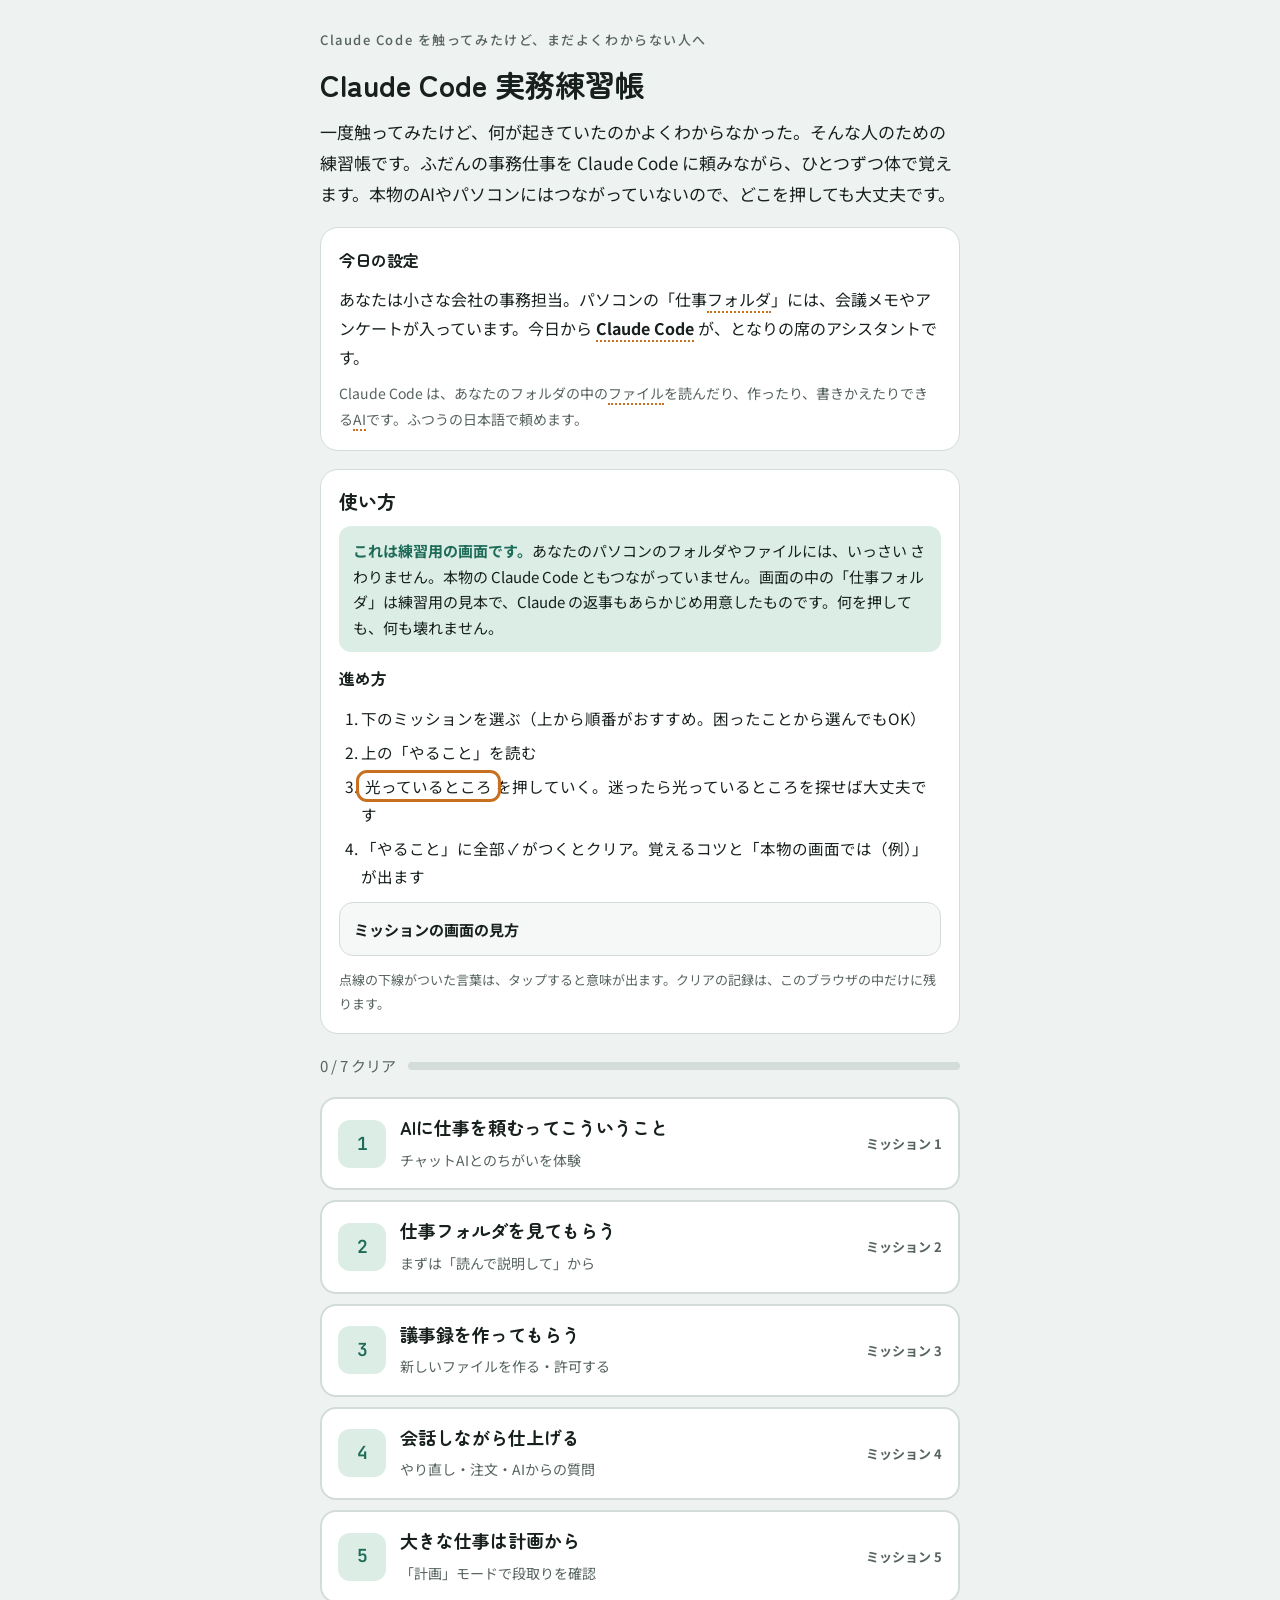
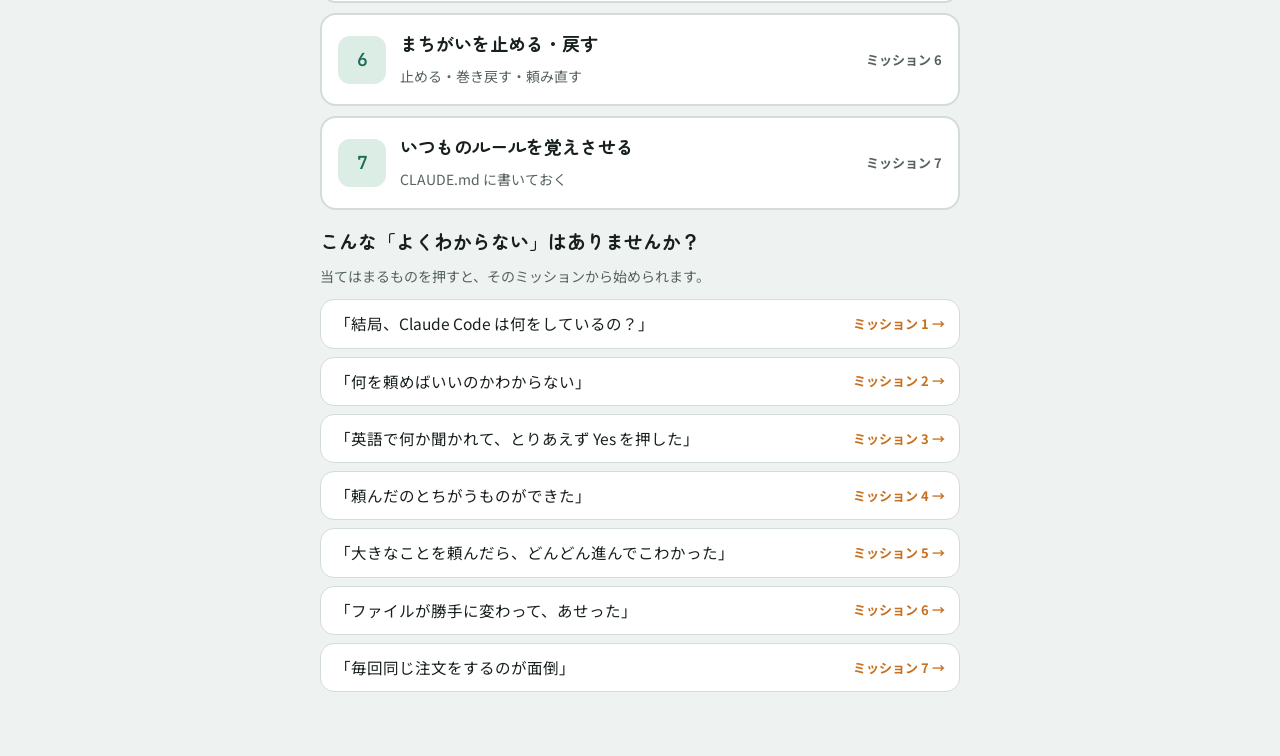
==== commit f218a78b: "使い方を追加：練習用の画面であること・進め方・画面の見方 Co-Authored-By: Claude Opus 5.5 <noreply@anthropic.com> Claude-Session:" ====
--- a/claude-code/index.html
+++ b/claude-code/index.html
@@ -217,6 +217,29 @@
 .faq-item { display: flex; justify-content: space-between; align-items: center; gap: 10px; flex-wrap: wrap; text-align: left; background: var(--surface); border: 1.5px solid var(--line); border-radius: 14px; padding: 12px 14px; cursor: pointer; font-size: 15.5px; line-height: 1.5; }
 .faq-item:hover { border-color: var(--spark); }
 .faq-go { font-size: 13px; font-weight: 700; color: var(--spark); white-space: nowrap; }
+.howto-home { background: var(--surface); border: 1px solid var(--line); border-radius: 18px; padding: 18px; display: flex; flex-direction: column; gap: 12px; }
+.howto-home h4 { margin: 0; font-family: var(--font-display); font-size: 16px; }
+.safe { background: var(--accent-soft); border-radius: 12px; padding: 12px 14px; font-size: 15px; line-height: 1.7; }
+.safe b { color: var(--accent); }
+.steps-list { margin: 0; padding-left: 1.4em; display: flex; flex-direction: column; gap: 6px; font-size: 15.5px; }
+.glow-sample { outline: 3px solid var(--spark); outline-offset: 2px; border-radius: 6px; padding: 0 4px; }
+details.howto { background: var(--surface); border: 1px solid var(--line); border-radius: 14px; padding: 4px 14px; }
+details.howto[open] { padding-bottom: 14px; display: flex; flex-direction: column; gap: 10px; }
+.howto-home details.howto { background: var(--desk); }
+details.howto summary { cursor: pointer; font-weight: 700; font-size: 15px; min-height: 44px; display: flex; align-items: center; }
+.guide-list { margin: 0; display: flex; flex-direction: column; gap: 10px; }
+.guide-list > div { display: grid; grid-template-columns: 9.5em minmax(0, 1fr); gap: 10px; align-items: start; }
+.guide-list dt { margin: 0; }
+.guide-list dd { margin: 0; font-size: 14.5px; line-height: 1.6; }
+.mock { display: inline-block; font-size: 12.5px; line-height: 1.4; padding: 4px 9px; border-radius: 8px; border: 1.5px solid var(--line); background: var(--desk); white-space: nowrap; }
+.mock-goal { background: var(--desk); }
+.mock-file { font-family: var(--font-mono); }
+.mock-chat { font-family: var(--font-mono); color: var(--spark); font-weight: 600; background: var(--surface); }
+.mock-chip { border-style: dashed; border-color: var(--accent); border-radius: 999px; background: var(--surface); }
+.mock-input { color: var(--muted); background: var(--surface); }
+.mock-mode { font-weight: 700; }
+.mock-stop { background: var(--bad); color: #FFFFFF; border-color: var(--bad); font-weight: 700; }
+@media (max-width: 420px) { .guide-list > div { grid-template-columns: 1fr; gap: 4px; } }
 @keyframes rise { from { opacity: 0; transform: translateY(6px); } to { opacity: 1; transform: none; } }
 @keyframes pop { 0% { transform: scale(.9); } 60% { transform: scale(1.04); } 100% { transform: none; } }
 @keyframes blink { 50% { opacity: 0; } }
@@ -918,6 +941,18 @@
     });
   }
 
+  var SAFE_NOTE = '<div class="safe"><b>これは練習用の画面です。</b>あなたのパソコンのフォルダやファイルには、いっさい さわりません。本物の Claude Code ともつながっていません。画面の中の「仕事フォルダ」は練習用の見本で、Claude の返事もあらかじめ用意したものです。何を押しても、何も壊れません。</div>';
+  var SCREEN_GUIDE =
+    '<dl class="guide-list">' +
+    '<div><dt><span class="mock mock-goal">☐ やること</span></dt><dd>このミッションでやることのリスト。できたものから ✓ がつき、全部そろうとクリアです。</dd></div>' +
+    '<div><dt><span class="mock mock-file">会議メモ.txt</span></dt><dd>練習用の「仕事フォルダ」の中のファイル。タップすると中身が見られます。Claude が書きかえると「●」がつきます。</dd></div>' +
+    '<div><dt><span class="mock mock-chat">Claude</span></dt><dd>Claude Code との会話。Claude の返事や、「読む」「直す」などの作業の記録が流れます。</dd></div>' +
+    '<div><dt><span class="mock mock-chip">おすすめのお願い</span></dt><dd>タップするだけで、そのお願いを送れます。文章を考えなくても最後まで進めます。</dd></div>' +
+    '<div><dt><span class="mock mock-input">お願いを書く…</span></dt><dd>自分で文章を書いて送ることもできます。ただし、この練習は決まった言葉にしか反応できません。</dd></div>' +
+    '<div><dt><span class="mock mock-mode">モード：ふつう</span></dt><dd>Claude の動き方を切りかえるボタン（ミッション5・6で使います）。</dd></div>' +
+    '<div><dt><span class="mock mock-stop">■ 止める</span></dt><dd>Claude が作業しているあいだだけ出ます。押すと作業が止まります。</dd></div>' +
+    '</dl>';
+
   /* ---------- rendering ---------- */
   function renderHome() {
     S = null;
@@ -930,7 +965,17 @@
       '</header>' +
       '<div class="story"><b class="k">今日の設定</b><p>あなたは小さな会社の事務担当。パソコンの「仕事フォルダ」には、会議メモやアンケートが入っています。今日から <b>Claude Code</b> が、となりの席のアシスタントです。</p>' +
       '<p class="muted" style="font-size:14px">Claude Code は、あなたのフォルダの中のファイルを読んだり、作ったり、書きかえたりできるAIです。ふつうの日本語で頼めます。</p>' +
-      '<p class="gl-note">点線の下線がついた言葉は、タップすると意味が出ます。光っているところを押せば、次に進めます。</p></div>' +
+      '</div>' +
+      '<section class="howto-home"><h3>使い方</h3>' + SAFE_NOTE +
+      '<h4>進め方</h4><ol class="steps-list">' +
+      '<li>下のミッションを選ぶ（上から順番がおすすめ。困ったことから選んでもOK）</li>' +
+      '<li>上の「やること」を読む</li>' +
+      '<li><span class="glow-sample">光っているところ</span>を押していく。迷ったら光っているところを探せば大丈夫です</li>' +
+      '<li>「やること」に全部 ✓ がつくとクリア。覚えるコツと「本物の画面では（例）」が出ます</li>' +
+      '</ol>' +
+      '<details class="howto"><summary>ミッションの画面の見方</summary>' + SCREEN_GUIDE + '</details>' +
+      '<p class="muted" style="font-size:13px">点線の下線がついた言葉は、タップすると意味が出ます。クリアの記録は、このブラウザの中だけに残ります。</p>' +
+      '</section>' +
       '<div class="meter"><span>' + n + ' / ' + MISSIONS.length + ' クリア</span><div class="meter-bar"><div class="meter-fill" style="width:' + (n / MISSIONS.length * 100) + '%"></div></div></div>' +
       '<div class="m-list">';
     MISSIONS.forEach(function (m, i) {
@@ -968,9 +1013,10 @@
       '<div class="topbar"><button class="back" id="back">← ミッション一覧</button><span class="eyebrow">ミッション ' + (i + 1) + ' / ' + MISSIONS.length + '</span></div>' +
       '<h2>' + def.title + '</h2>' +
       '<section class="goalcard"><p class="lead" id="lead">' + def.lead + '</p><ul class="goals" id="goals"></ul></section>' +
+      '<details class="howto"' + (i === 0 ? ' open' : '') + '><summary>画面の見方（練習用の画面です）</summary>' + SAFE_NOTE + SCREEN_GUIDE + '</details>' +
       '<div id="pre"></div>' +
       '<section class="desk">' +
-        '<div class="desk-head"><span>📁 仕事フォルダ</span><span class="app">Claude Code</span></div>' +
+        '<div class="desk-head"><span>📁 仕事フォルダ <small class="muted" style="font-weight:400">（練習用の見本）</small></span><span class="app">Claude Code（練習）</span></div>' +
         '<div class="files" id="files"></div><div class="files-hint">ファイル名をタップすると中身が見られます</div>' +
         '<div class="viewer" id="viewer" hidden><div class="viewer-head"><span id="vname"></span><button id="vclose">閉じる ×</button></div><pre id="vbody"></pre></div>' +
         '<div class="chat" id="chat" aria-live="polite"></div>' +
